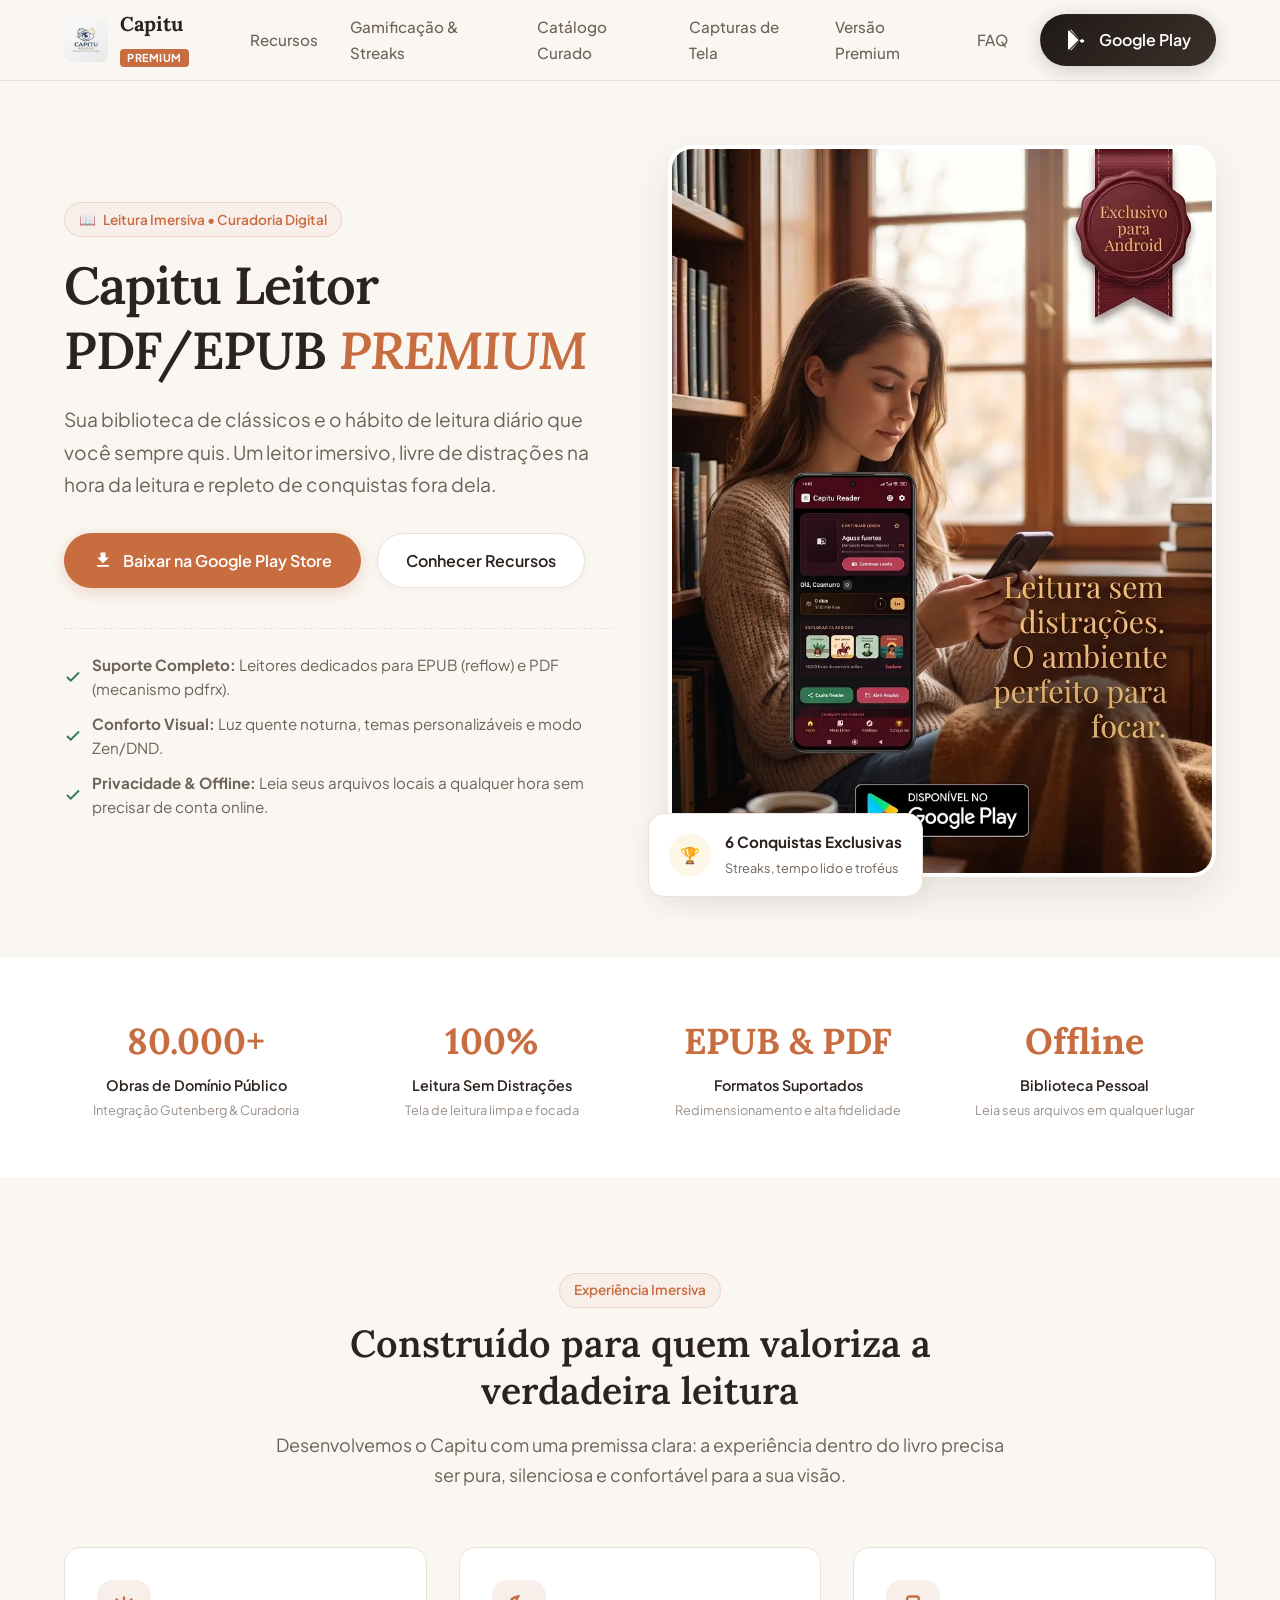
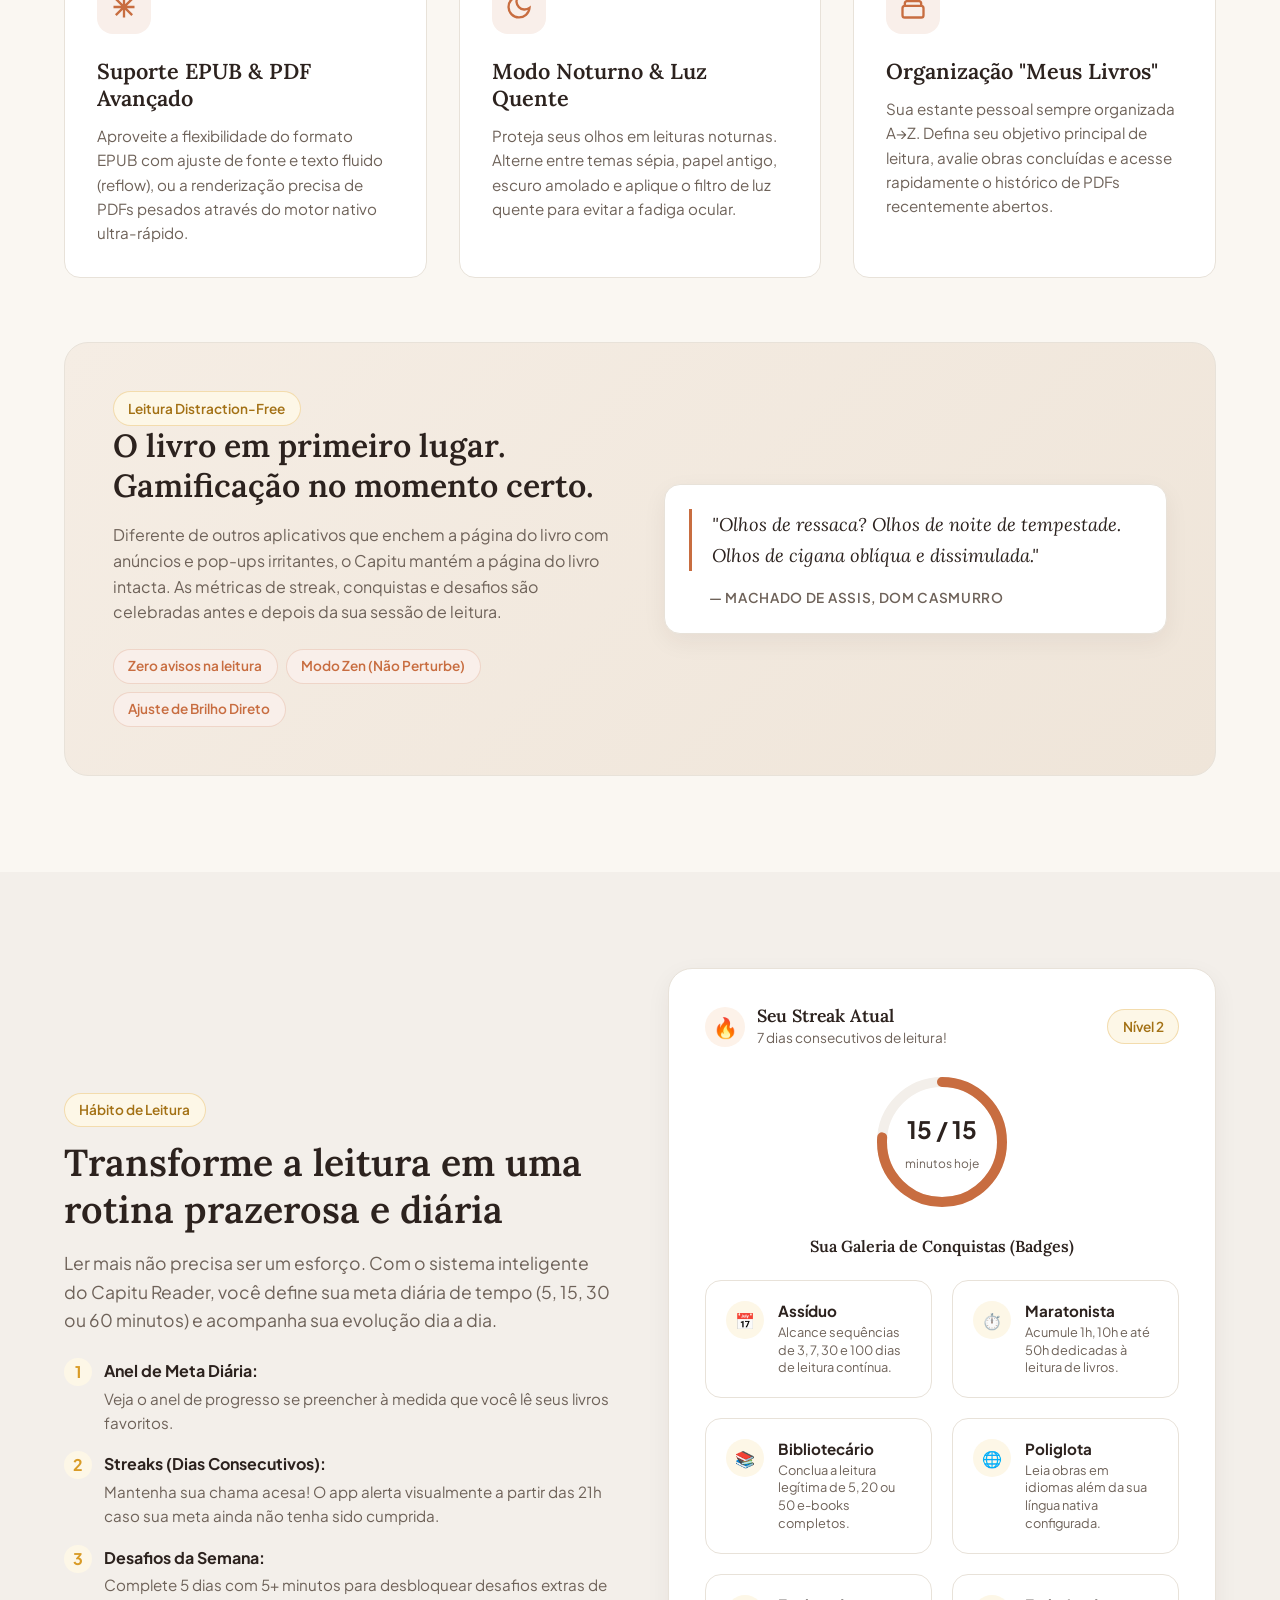
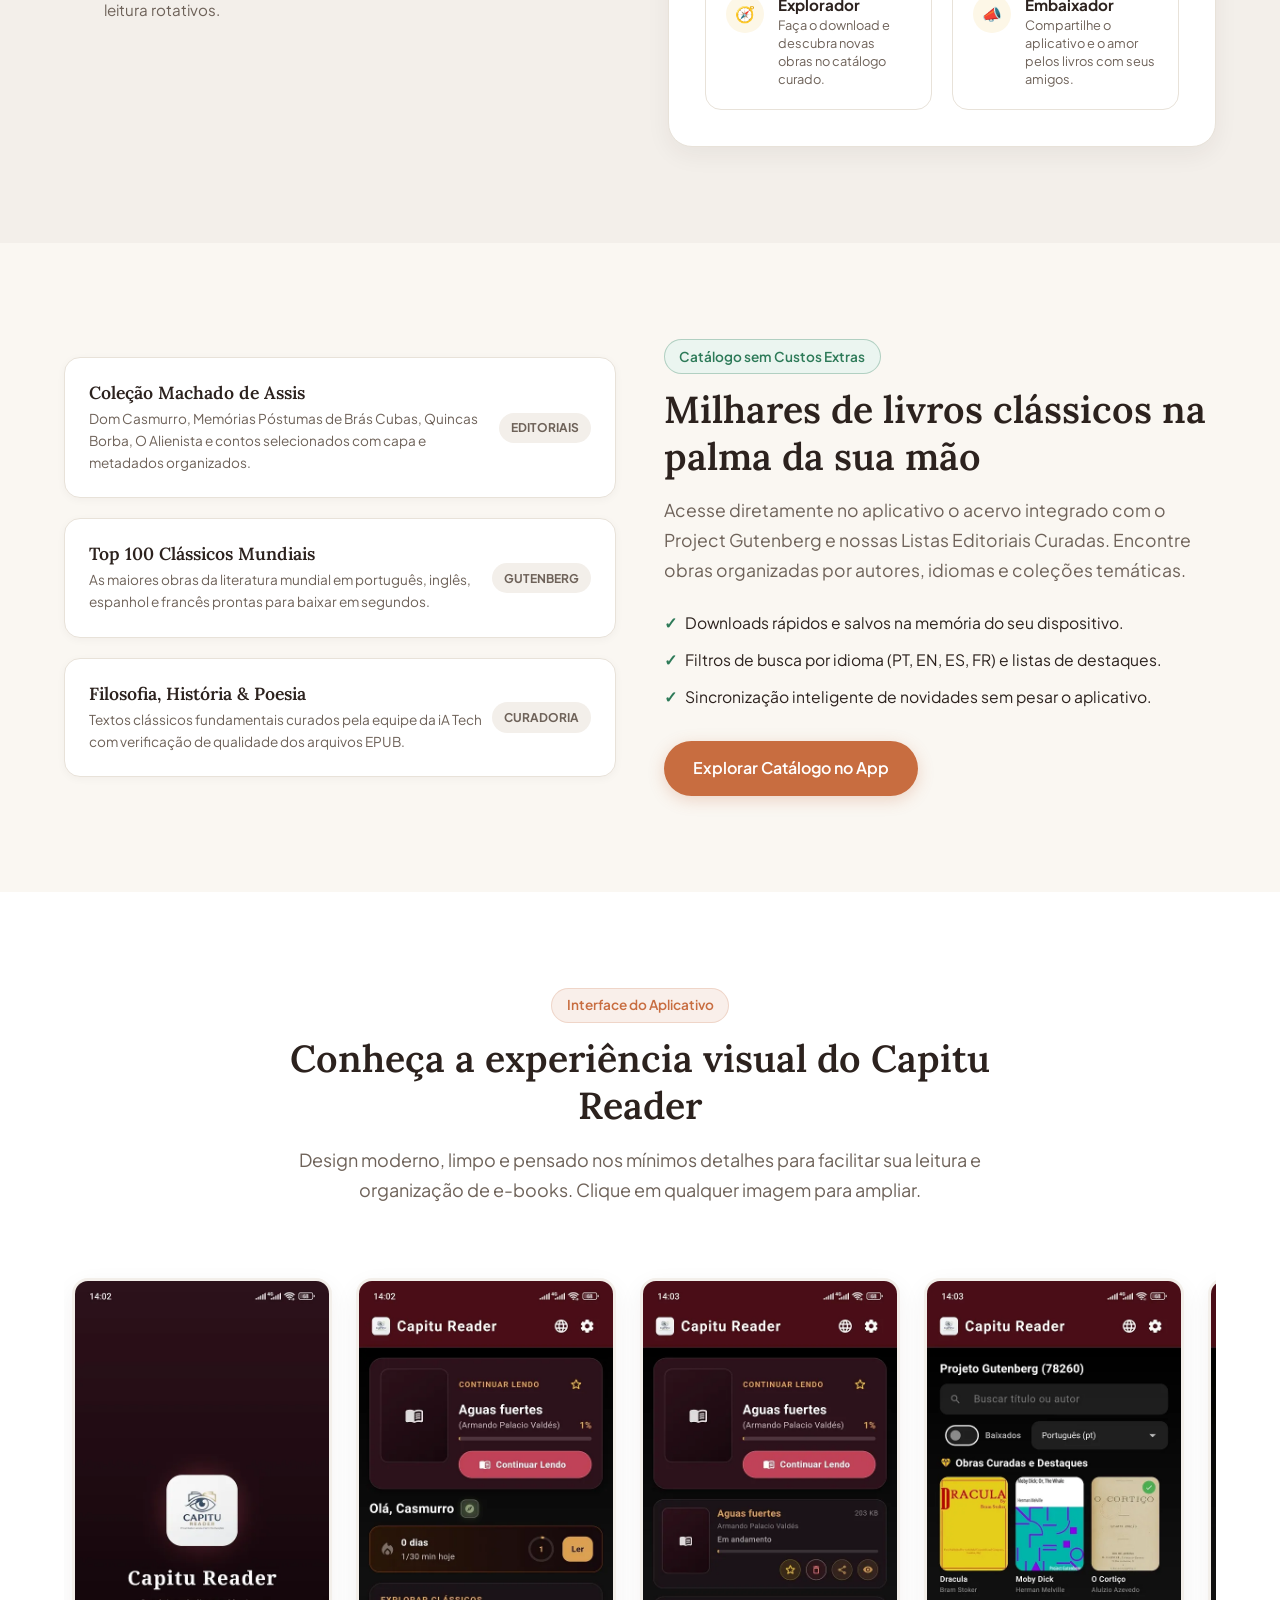
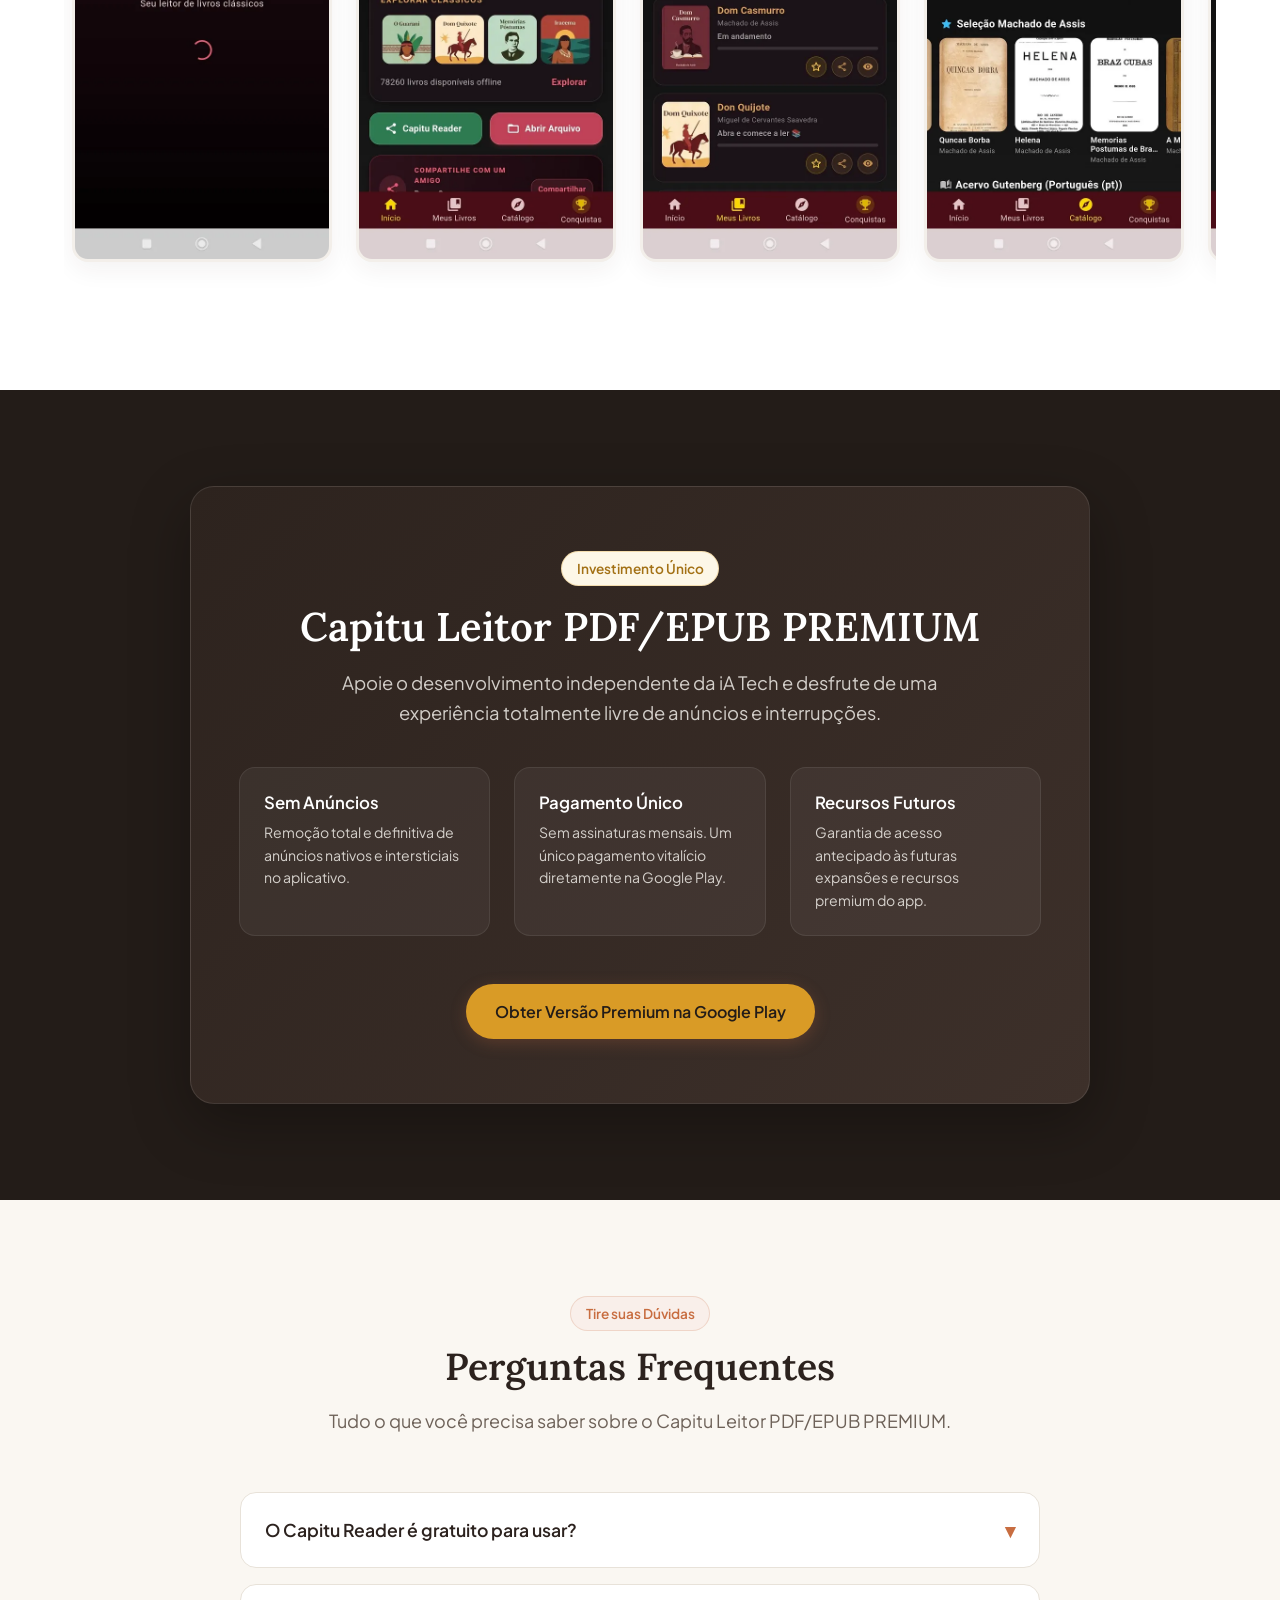
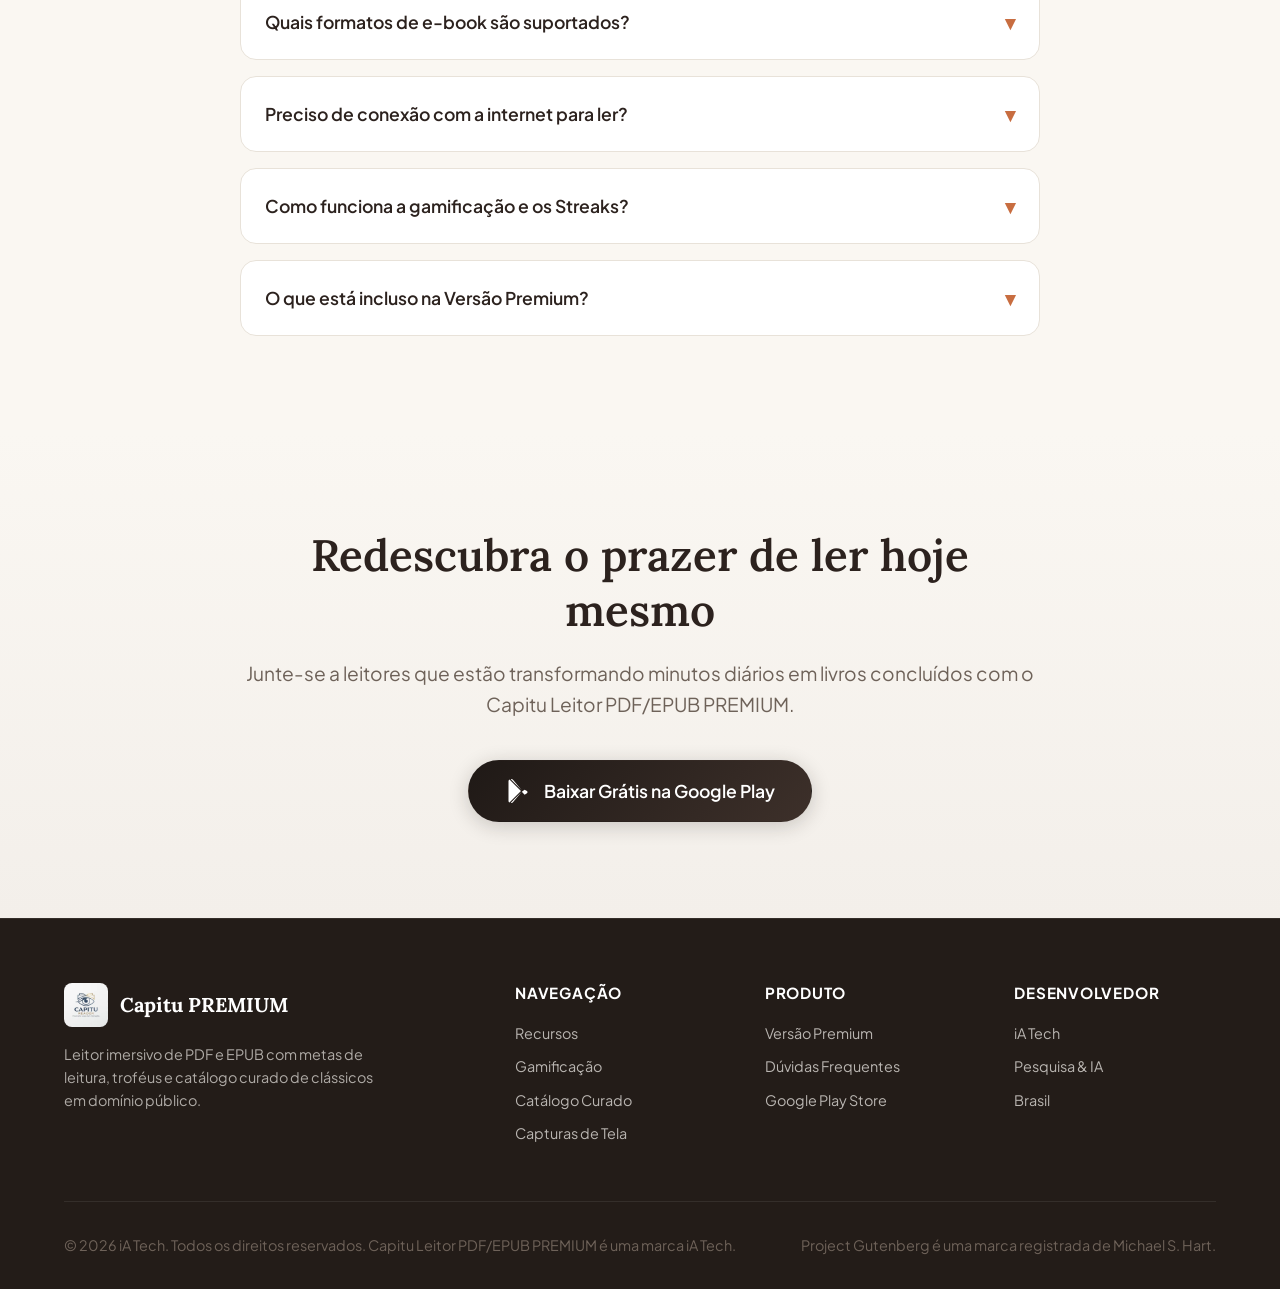
==== index.html @ 5a532835 "imagens-webp" ====
<!DOCTYPE html>
<html lang="pt-BR">

<head>
  <meta charset="UTF-8">
  <meta name="viewport" content="width=device-width, initial-scale=1.0">
  <title>Capitu Leitor PDF/EPUB PREMIUM — Leitor Imersivo & Catálogo Curado</title>

  <!-- SEO & Metatags -->
  <meta name="description"
    content="Baixe o Capitu Leitor PDF/EPUB PREMIUM na Google Play. O leitor imersivo de PDF e EPUB com hábitos de leitura gamificados, meta diária, conquistas e milhares de obras clássicas curadas.">
  <meta name="keywords"
    content="Capitu Reader, Capitu Leitor PDF/EPUB PREMIUM, leitor de epub, leitor de pdf android, livros gratis, dom casmurro, machado de assis, project gutenberg, habito de leitura, iA Tech">
  <meta name="author" content="iA Tech">
  <meta name="robots" content="index, follow">
  <meta name="theme-color" content="#FAF7F2">
  <link rel="canonical" href="https://capitureader.com.br/">

  <!-- OpenGraph Tags (Facebook / LinkedIn) -->
  <meta property="og:type" content="website">
  <meta property="og:url" content="https://capitureader.com.br/">
  <meta property="og:title" content="Capitu Leitor PDF/EPUB PREMIUM — O Leitor Imersivo de Clássicos">
  <meta property="og:description"
    content="Leia PDFs e EPUBs sem distrações, desenvolva metas diárias de leitura e acesse um acervo curado de clássicos em domínio público.">
  <meta property="og:image" content="images/mulher-sentada-lendo.webp">

  <!-- Twitter Card Tags -->
  <meta name="twitter:card" content="summary_large_image">
  <meta name="twitter:title" content="Capitu Leitor PDF/EPUB PREMIUM">
  <meta name="twitter:description"
    content="O leitor definitivo para quem ama literatura. PDF, EPUB, metas diárias, conquistas e curadoria editorial.">
  <meta name="twitter:image" content="images/mulher-sentada-lendo.webp">

  <!-- Favicon & Touch Icon -->
  <link rel="icon" type="image/png" href="images/logo.webp">
  <link rel="apple-touch-icon" href="images/logo.webp">

  <!-- Google Fonts: Lora (Serif) & Plus Jakarta Sans (Sans-serif) -->
  <link rel="preconnect" href="https://fonts.googleapis.com">
  <link rel="preconnect" href="https://fonts.gstatic.com" crossorigin>
  <link
    href="https://fonts.googleapis.com/css2?family=Lora:ital,wght@0,500;0,600;0,700;1,400&family=Plus+Jakarta+Sans:wght@400;500;600;700&display=swap"
    rel="stylesheet">

  <!-- Style Sheet -->
  <link rel="stylesheet" href="css/styles.css">

  <!-- Schema.org Data Estruturada (JSON-LD para Aplicativo Android) -->
  <script type="application/ld+json">
  {
    "@context": "https://schema.org",
    "@type": "SoftwareApplication",
    "name": "Capitu Leitor PDF/EPUB PREMIUM",
    "operatingSystem": "Android",
    "applicationCategory": "BooksApplication",
    "offers": {
      "@type": "Offer",
      "price": "0",
      "priceCurrency": "BRL"
    },
    "author": {
      "@type": "Organization",
      "name": "iA Tech",
      "url": "https://iatech.com.br/"
    },
    "description": "Leitor de e-books em PDF e EPUB sem distrações, com gamificação de hábitos de leitura, metas diárias, troféus e catálogo curado de obras clássicas.",
    "downloadUrl": "https://play.google.com/store/apps/details?id=br.com.iatech.capitureader&pcampaignid=web_share"
  }
  </script>

  <!-- ========================================================================== -->
  <!-- GOOGLE TAG MANAGER / ANALYTICS PLACEHOLDER                                -->
  <!-- Insira abaixo sua tag do Google Tag Manager (GTM-XXXXXX) ou GA4 (G-XXXXXX)   -->
  <!-- ========================================================================== -->
  <!--
  <script async src="https://www.googletagmanager.com/gtag/js?id=G-PLACEHOLDER"></script>
  <script>
    window.dataLayer = window.dataLayer || [];
    function gtag(){dataLayer.push(arguments);}
    gtag('js', new Date());
    gtag('config', 'G-PLACEHOLDER');
  </script>
  -->
</head>

<body>

  <!-- Header / Navegação -->
  <header class="header">
    <div class="container header-container">
      <a href="#" class="logo" id="header-logo">
        <img src="images/logo.webp" alt="Logo Capitu Leitor PDF/EPUB PREMIUM" class="logo-img">
        <span>Capitu <span class="logo-tag">PREMIUM</span></span>
      </a>

      <button class="mobile-toggle" id="mobile-toggle" aria-label="Abrir menu de navegação" aria-expanded="false">
        ☰
      </button>

      <nav>
        <ul class="nav-menu" id="nav-menu">
          <li><a href="#recursos" class="nav-link">Recursos</a></li>
          <li><a href="#gamificacao" class="nav-link">Gamificação & Streaks</a></li>
          <li><a href="#catalogo" class="nav-link">Catálogo Curado</a></li>
          <li><a href="#capturas" class="nav-link">Capturas de Tela</a></li>
          <li><a href="#premium" class="nav-link">Versão Premium</a></li>
          <li><a href="#faq" class="nav-link">FAQ</a></li>
          <li>
            <a href="https://play.google.com/store/apps/details?id=br.com.iatech.capitureader&pcampaignid=web_share"
              target="_blank" rel="noopener noreferrer" class="btn btn-playstore" data-location="header">
              <svg viewBox="0 0 24 24">
                <path
                  d="M3,20.5V3.5C3,2.91 3.34,2.39 3.84,2.15L13.69,12L3.84,21.85C3.34,21.6 3,21.09 3,20.5M16.81,15.12L18.81,13.97C19.46,13.59 19.46,12.41 18.81,12.03L16.81,10.88L14.4,12.7L16.81,15.12M14.4,11.3L4.95,1.85C5.11,1.8 5.28,1.77 5.46,1.77C5.9,1.77 6.33,1.96 6.64,2.14L14.4,11.3M4.95,22.15L14.4,12.7L6.64,21.86C6.33,22.04 5.9,22.23 5.46,22.23C5.28,22.23 5.11,22.2 4.95,22.15Z" />
              </svg>
              Google Play
            </a>
          </li>
        </ul>
      </nav>
    </div>
  </header>

  <!-- Hero Section -->
  <section class="hero">
    <div class="container hero-grid">
      <div class="hero-content">
        <div class="badge">
          <span>📖</span> Leitura Imersiva • Curadoria Digital
        </div>

        <h1 class="hero-title">
          Capitu Leitor PDF/EPUB <span>PREMIUM</span>
        </h1>

        <p class="hero-description">
          Sua biblioteca de clássicos e o hábito de leitura diário que você sempre quis. Um leitor imersivo, livre de
          distrações na hora da leitura e repleto de conquistas fora dela.
        </p>

        <div class="hero-actions">
          <a href="https://play.google.com/store/apps/details?id=br.com.iatech.capitureader&pcampaignid=web_share"
            target="_blank" rel="noopener noreferrer" class="btn btn-primary" data-location="hero_primary">
            <svg width="20" height="20" viewBox="0 0 24 24" fill="currentColor">
              <path d="M5 20h14v-2H5v2zM19 9h-4V3H9v6H5l7 7 7-7z" />
            </svg>
            Baixar na Google Play Store
          </a>
          <a href="#recursos" class="btn btn-secondary">Conhecer Recursos</a>
        </div>

        <div class="hero-features-list">
          <div class="hero-feature-item">
            <svg viewBox="0 0 24 24" fill="none" stroke="currentColor" stroke-width="2.5">
              <polyline points="20 6 9 17 4 12"></polyline>
            </svg>
            <span><strong>Suporte Completo:</strong> Leitores dedicados para EPUB (reflow) e PDF (mecanismo
              pdfrx).</span>
          </div>
          <div class="hero-feature-item">
            <svg viewBox="0 0 24 24" fill="none" stroke="currentColor" stroke-width="2.5">
              <polyline points="20 6 9 17 4 12"></polyline>
            </svg>
            <span><strong>Conforto Visual:</strong> Luz quente noturna, temas personalizáveis e modo Zen/DND.</span>
          </div>
          <div class="hero-feature-item">
            <svg viewBox="0 0 24 24" fill="none" stroke="currentColor" stroke-width="2.5">
              <polyline points="20 6 9 17 4 12"></polyline>
            </svg>
            <span><strong>Privacidade & Offline:</strong> Leia seus arquivos locais a qualquer hora sem precisar de
              conta online.</span>
          </div>
        </div>
      </div>

      <div class="hero-image-wrapper">
        <div class="hero-image-card">
          <img src="images/mulher-sentada-lendo.webp"
            alt="Mulher desfrutando de uma leitura tranquila no aplicativo Capitu Reader">
        </div>
        <div class="hero-floating-badge">
          <div class="floating-icon">🏆</div>
          <div class="floating-text">
            <strong>6 Conquistas Exclusivas</strong>
            <span>Streaks, tempo lido e troféus</span>
          </div>
        </div>
      </div>
    </div>
  </section>

  <!-- Banner de Estatísticas -->
  <section class="stats-banner">
    <div class="container stats-grid">
      <div class="stat-card">
        <div class="stat-number">80.000+</div>
        <div class="stat-label">Obras de Domínio Público</div>
        <div class="stat-sub">Integração Gutenberg & Curadoria</div>
      </div>
      <div class="stat-card">
        <div class="stat-number">100%</div>
        <div class="stat-label">Leitura Sem Distrações</div>
        <div class="stat-sub">Tela de leitura limpa e focada</div>
      </div>
      <div class="stat-card">
        <div class="stat-number">EPUB & PDF</div>
        <div class="stat-label">Formatos Suportados</div>
        <div class="stat-sub">Redimensionamento e alta fidelidade</div>
      </div>
      <div class="stat-card">
        <div class="stat-number">Offline</div>
        <div class="stat-label">Biblioteca Pessoal</div>
        <div class="stat-sub">Leia seus arquivos em qualquer lugar</div>
      </div>
    </div>
  </section>

  <!-- Seção 1: Recursos de Leitura -->
  <section class="reading-experience" id="recursos">
    <div class="container">
      <div class="section-header">
        <div class="badge">Experiência Imersiva</div>
        <h2>Construído para quem valoriza a verdadeira leitura</h2>
        <p>Desenvolvemos o Capitu com uma premissa clara: a experiência dentro do livro precisa ser pura, silenciosa e
          confortável para a sua visão.</p>
      </div>

      <div class="features-grid">
        <div class="feature-card">
          <div class="feature-icon">
            <svg viewBox="0 0 24 24" fill="none" stroke="currentColor" stroke-width="2">
              <path d="M12 3v18M3 12h18M5 5l14 14M5 19L19 5" />
            </svg>
          </div>
          <h3>Suporte EPUB & PDF Avançado</h3>
          <p>Aproveite a flexibilidade do formato EPUB com ajuste de fonte e texto fluido (reflow), ou a renderização
            precisa de PDFs pesados através do motor nativo ultra-rápido.</p>
        </div>

        <div class="feature-card">
          <div class="feature-icon">
            <svg viewBox="0 0 24 24" fill="none" stroke="currentColor" stroke-width="2">
              <path d="M21 12.79A9 9 0 1111.21 3 7 7 0 0021 12.79z" />
            </svg>
          </div>
          <h3>Modo Noturno & Luz Quente</h3>
          <p>Proteja seus olhos em leituras noturnas. Alterne entre temas sépia, papel antigo, escuro amolado e aplique
            o filtro de luz quente para evitar a fadiga ocular.</p>
        </div>

        <div class="feature-card">
          <div class="feature-icon">
            <svg viewBox="0 0 24 24" fill="none" stroke="currentColor" stroke-width="2">
              <path
                d="M19 11H5m14 0a2 2 0 012 2v6a2 2 0 01-2 2H5a2 2 0 01-2-2v-6a2 2 0 012-2m14 0V9a2 2 0 00-2-2M5 11V9a2 2 0 012-2m0 0V5a2 2 0 012-2h6a2 2 0 012 2v2M7 7h10" />
            </svg>
          </div>
          <h3>Organização "Meus Livros"</h3>
          <p>Sua estante pessoal sempre organizada A→Z. Defina seu objetivo principal de leitura, avalie obras
            concluídas e acesse rapidamente o histórico de PDFs recentemente abertos.</p>
        </div>

        <!-- Highlight Destaque -->
        <div class="reader-highlight-box">
          <div class="highlight-content">
            <div class="badge badge-gold">Leitura Distraction-Free</div>
            <h3>O livro em primeiro lugar. Gamificação no momento certo.</h3>
            <p>Diferente de outros aplicativos que enchem a página do livro com anúncios e pop-ups irritantes, o Capitu
              mantém a página do livro intacta. As métricas de streak, conquistas e desafios são celebradas antes e
              depois da sua sessão de leitura.</p>
            <div class="highlight-tags">
              <span class="badge">Zero avisos na leitura</span>
              <span class="badge">Modo Zen (Não Perturbe)</span>
              <span class="badge">Ajuste de Brilho Direto</span>
            </div>
          </div>
          <div class="highlight-visual">
            <div class="quote-snippet">
              "Olhos de ressaca? Olhos de noite de tempestade. Olhos de cigana oblíqua e dissimulada."
            </div>
            <div class="quote-author">— Machado de Assis, Dom Casmurro</div>
          </div>
        </div>
      </div>
    </div>
  </section>

  <!-- Seção 2: Gamificação & Streaks -->
  <section class="gamification-section" id="gamificacao">
    <div class="container">
      <div class="gamification-layout">
        <div class="gamification-info">
          <div class="badge badge-gold">Hábito de Leitura</div>
          <h2 class="font-serif" style="font-size: 2.35rem; margin: 0.75rem 0 1rem 0;">Transforme a leitura em uma
            rotina prazerosa e diária</h2>
          <p style="font-size: 1.1rem; margin-bottom: 1.5rem;">
            Ler mais não precisa ser um esforço. Com o sistema inteligente do Capitu Reader, você define sua meta diária
            de tempo (5, 15, 30 ou 60 minutos) e acompanha sua evolução dia a dia.
          </p>

          <div style="display: flex; flex-direction: column; gap: 1rem;">
            <div style="display: flex; gap: 0.75rem; align-items: flex-start;">
              <span
                style="background: var(--color-gold-light); color: var(--color-gold); font-weight: 700; width: 28px; height: 28px; border-radius: 50%; display: flex; align-items: center; justify-content: center; flex-shrink: 0;">1</span>
              <div>
                <strong style="color: var(--text-primary);">Anel de Meta Diária:</strong>
                <p style="font-size: 0.95rem; margin-top: 0.2rem;">Veja o anel de progresso se preencher à medida que
                  você lê seus livros favoritos.</p>
              </div>
            </div>

            <div style="display: flex; gap: 0.75rem; align-items: flex-start;">
              <span
                style="background: var(--color-gold-light); color: var(--color-gold); font-weight: 700; width: 28px; height: 28px; border-radius: 50%; display: flex; align-items: center; justify-content: center; flex-shrink: 0;">2</span>
              <div>
                <strong style="color: var(--text-primary);">Streaks (Dias Consecutivos):</strong>
                <p style="font-size: 0.95rem; margin-top: 0.2rem;">Mantenha sua chama acesa! O app alerta visualmente a
                  partir das 21h caso sua meta ainda não tenha sido cumprida.</p>
              </div>
            </div>

            <div style="display: flex; gap: 0.75rem; align-items: flex-start;">
              <span
                style="background: var(--color-gold-light); color: var(--color-gold); font-weight: 700; width: 28px; height: 28px; border-radius: 50%; display: flex; align-items: center; justify-content: center; flex-shrink: 0;">3</span>
              <div>
                <strong style="color: var(--text-primary);">Desafios da Semana:</strong>
                <p style="font-size: 0.95rem; margin-top: 0.2rem;">Complete 5 dias com 5+ minutos para desbloquear
                  desafios extras de leitura rotativos.</p>
              </div>
            </div>
          </div>
        </div>

        <div class="streak-card-preview">
          <div class="streak-header">
            <div class="streak-title-area">
              <div class="fire-badge">🔥</div>
              <div>
                <h4 style="font-size: 1.1rem; color: var(--text-primary);">Seu Streak Atual</h4>
                <p style="font-size: 0.85rem;">7 dias consecutivos de leitura!</p>
              </div>
            </div>
            <span class="badge badge-gold">Nível 2</span>
          </div>

          <div class="goal-ring-demo">
            <svg class="ring-svg" viewBox="0 0 140 140">
              <circle class="ring-bg" cx="70" cy="70" r="60"></circle>
              <circle class="ring-progress" cx="70" cy="70" r="60"></circle>
            </svg>
            <div class="ring-inner-text">
              <strong>15 / 15</strong>
              <span>minutos hoje</span>
            </div>
          </div>

          <h4 style="font-size: 1rem; margin-bottom: 0.75rem; text-align: center; color: var(--text-primary);">Sua
            Galeria de Conquistas (Badges)</h4>

          <div class="achievements-grid">
            <div class="achievement-item">
              <div class="achievement-icon">📅</div>
              <div class="achievement-info">
                <h4>Assíduo</h4>
                <p>Alcance sequências de 3, 7, 30 e 100 dias de leitura contínua.</p>
              </div>
            </div>

            <div class="achievement-item">
              <div class="achievement-icon">⏱️</div>
              <div class="achievement-info">
                <h4>Maratonista</h4>
                <p>Acumule 1h, 10h e até 50h dedicadas à leitura de livros.</p>
              </div>
            </div>

            <div class="achievement-item">
              <div class="achievement-icon">📚</div>
              <div class="achievement-info">
                <h4>Bibliotecário</h4>
                <p>Conclua a leitura legítima de 5, 20 ou 50 e-books completos.</p>
              </div>
            </div>

            <div class="achievement-item">
              <div class="achievement-icon">🌐</div>
              <div class="achievement-info">
                <h4>Poliglota</h4>
                <p>Leia obras em idiomas além da sua língua nativa configurada.</p>
              </div>
            </div>

            <div class="achievement-item">
              <div class="achievement-icon">🧭</div>
              <div class="achievement-info">
                <h4>Explorador</h4>
                <p>Faça o download e descubra novas obras no catálogo curado.</p>
              </div>
            </div>

            <div class="achievement-item">
              <div class="achievement-icon">📣</div>
              <div class="achievement-info">
                <h4>Embaixador</h4>
                <p>Compartilhe o aplicativo e o amor pelos livros com seus amigos.</p>
              </div>
            </div>
          </div>
        </div>
      </div>
    </div>
  </section>

  <!-- Seção 3: Catálogo Curado & Coleções -->
  <section class="catalog-section" id="catalogo">
    <div class="container">
      <div class="catalog-split">
        <div class="catalog-cards-stack">
          <div class="collection-card">
            <div class="collection-meta">
              <h4>Coleção Machado de Assis</h4>
              <p>Dom Casmurro, Memórias Póstumas de Brás Cubas, Quincas Borba, O Alienista e contos selecionados com
                capa e metadados organizados.</p>
            </div>
            <span class="collection-tag">Editoriais</span>
          </div>

          <div class="collection-card">
            <div class="collection-meta">
              <h4>Top 100 Clássicos Mundiais</h4>
              <p>As maiores obras da literatura mundial em português, inglês, espanhol e francês prontas para baixar em
                segundos.</p>
            </div>
            <span class="collection-tag">Gutenberg</span>
          </div>

          <div class="collection-card">
            <div class="collection-meta">
              <h4>Filosofia, História & Poesia</h4>
              <p>Textos clássicos fundamentais curados pela equipe da iA Tech com verificação de qualidade dos arquivos
                EPUB.</p>
            </div>
            <span class="collection-tag">Curadoria</span>
          </div>
        </div>

        <div class="catalog-content">
          <div class="badge badge-green">Catálogo sem Custos Extras</div>
          <h2 class="font-serif" style="font-size: 2.35rem; margin: 0.75rem 0 1rem 0;">Milhares de livros clássicos na
            palma da sua mão</h2>
          <p style="font-size: 1.1rem; line-height: 1.7; margin-bottom: 1.5rem;">
            Acesse diretamente no aplicativo o acervo integrado com o Project Gutenberg e nossas Listas Editoriais
            Curadas. Encontre obras organizadas por autores, idiomas e coleções temáticas.
          </p>
          <ul style="list-style: none; display: flex; flex-direction: column; gap: 0.75rem; margin-bottom: 2rem;">
            <li
              style="display: flex; align-items: center; gap: 0.5rem; color: var(--text-primary); font-size: 0.98rem;">
              <span style="color: var(--color-green); font-weight: 700;">✓</span> Downloads rápidos e salvos na memória
              do seu dispositivo.
            </li>
            <li
              style="display: flex; align-items: center; gap: 0.5rem; color: var(--text-primary); font-size: 0.98rem;">
              <span style="color: var(--color-green); font-weight: 700;">✓</span> Filtros de busca por idioma (PT, EN,
              ES, FR) e listas de destaques.
            </li>
            <li
              style="display: flex; align-items: center; gap: 0.5rem; color: var(--text-primary); font-size: 0.98rem;">
              <span style="color: var(--color-green); font-weight: 700;">✓</span> Sincronização inteligente de novidades
              sem pesar o aplicativo.
            </li>
          </ul>
          <a href="https://play.google.com/store/apps/details?id=br.com.iatech.capitureader&pcampaignid=web_share"
            target="_blank" rel="noopener noreferrer" class="btn btn-primary" data-location="catalog">
            Explorar Catálogo no App
          </a>
        </div>
      </div>
    </div>
  </section>

  <!-- Seção 4: Capturas de Tela do Aplicativo -->
  <section class="screenshots-section" id="capturas">
    <div class="container">
      <div class="section-header">
        <div class="badge">Interface do Aplicativo</div>
        <h2>Conheça a experiência visual do Capitu Reader</h2>
        <p>Design moderno, limpo e pensado nos mínimos detalhes para facilitar sua leitura e organização de e-books.
          Clique em qualquer imagem para ampliar.</p>
      </div>

      <div class="screenshots-scroll-wrapper">
        <div class="screenshot-item"
          data-full-img="images/Screenshot_2026-08-26-14-02-50-838_br.com.iatech.capitureader.webp">
          <img src="images/Screenshot_2026-08-26-14-02-50-838_br.com.iatech.capitureader.webp"
            alt="Tela Inicial do Capitu Reader com Streak e Meta Diária" loading="lazy">
        </div>
        <div class="screenshot-item"
          data-full-img="images/Screenshot_2026-08-26-14-02-56-383_br.com.iatech.capitureader.webp">
          <img src="images/Screenshot_2026-08-26-14-02-56-383_br.com.iatech.capitureader.webp"
            alt="Leitor de Livro Imersivo em EPUB" loading="lazy">
        </div>
        <div class="screenshot-item"
          data-full-img="images/Screenshot_2026-08-26-14-03-03-628_br.com.iatech.capitureader.webp">
          <img src="images/Screenshot_2026-08-26-14-03-03-628_br.com.iatech.capitureader.webp"
            alt="Aba Meus Livros e Biblioteca Pessoal A-Z" loading="lazy">
        </div>
        <div class="screenshot-item"
          data-full-img="images/Screenshot_2026-08-26-14-03-50-173_br.com.iatech.capitureader.webp">
          <img src="images/Screenshot_2026-08-26-14-03-50-173_br.com.iatech.capitureader.webp"
            alt="Catálogo Curado e Listas Editoriais" loading="lazy">
        </div>
        <div class="screenshot-item"
          data-full-img="images/Screenshot_2026-08-26-14-03-56-836_br.com.iatech.capitureader.webp">
          <img src="images/Screenshot_2026-08-26-14-03-56-836_br.com.iatech.capitureader.webp"
            alt="Aba de Conquistas, Badges e Tempo de Leitura" loading="lazy">
        </div>
        <div class="screenshot-item"
          data-full-img="images/Screenshot_2026-08-26-14-04-03-026_br.com.iatech.capitureader.webp">
          <img src="images/Screenshot_2026-08-26-14-04-03-026_br.com.iatech.capitureader.webp"
            alt="Configurações de Conforto Visual e Temas de Leitura" loading="lazy">
        </div>
        <div class="screenshot-item"
          data-full-img="images/Screenshot_2026-08-26-14-04-06-659_br.com.iatech.capitureader.webp">
          <img src="images/Screenshot_2026-08-26-14-04-06-659_br.com.iatech.capitureader.webp"
            alt="Visualização e Leitura de PDFs com Alto Desempenho" loading="lazy">
        </div>
      </div>
    </div>
  </section>

  <!-- Modal Lightbox para Ampliar Screenshots -->
  <div class="modal-lightbox" id="lightbox-modal" role="dialog" aria-modal="true"
    aria-label="Visualizador de Imagem Ampliada">
    <div class="modal-content">
      <button class="modal-close" id="lightbox-close" aria-label="Fechar visualizador">&times;</button>
      <img src="" id="lightbox-img" alt="Screenshot ampliada">
    </div>
  </div>

  <!-- Seção 5: Versão Premium -->
  <section class="premium-section" id="premium">
    <div class="container">
      <div class="premium-card-wrapper">
        <span class="badge badge-gold">Investimento Único</span>
        <h2>Capitu Leitor PDF/EPUB PREMIUM</h2>
        <p>Apoie o desenvolvimento independente da iA Tech e desfrute de uma experiência totalmente livre de anúncios e
          interrupções.</p>

        <div class="premium-features-grid">
          <div class="premium-feature-box">
            <h4>Sem Anúncios</h4>
            <p>Remoção total e definitiva de anúncios nativos e intersticiais no aplicativo.</p>
          </div>
          <div class="premium-feature-box">
            <h4>Pagamento Único</h4>
            <p>Sem assinaturas mensais. Um único pagamento vitalício diretamente na Google Play.</p>
          </div>
          <div class="premium-feature-box">
            <h4>Recursos Futuros</h4>
            <p>Garantia de acesso antecipado às futuras expansões e recursos premium do app.</p>
          </div>
        </div>

        <a href="https://play.google.com/store/apps/details?id=br.com.iatech.capitureader&pcampaignid=web_share"
          target="_blank" rel="noopener noreferrer" class="btn btn-primary"
          style="background-color: var(--color-gold); color: #231C18;" data-location="premium_box">
          Obter Versão Premium na Google Play
        </a>
      </div>
    </div>
  </section>

  <!-- Seção 6: Perguntas Frequentes (FAQ) -->
  <section class="faq-section" id="faq">
    <div class="container">
      <div class="section-header">
        <div class="badge">Tire suas Dúvidas</div>
        <h2>Perguntas Frequentes</h2>
        <p>Tudo o que você precisa saber sobre o Capitu Leitor PDF/EPUB PREMIUM.</p>
      </div>

      <div class="faq-list">
        <div class="faq-item">
          <button class="faq-question">
            <span>O Capitu Reader é gratuito para usar?</span>
            <span class="faq-icon">▾</span>
          </button>
          <div class="faq-answer">
            <p>Sim! Você pode baixar o aplicativo gratuitamente na Google Play Store, ler seus próprios arquivos EPUB e
              PDF e acessar todo o catálogo curado de obras clássicas de domínio público sem pagar nada.</p>
          </div>
        </div>

        <div class="faq-item">
          <button class="faq-question">
            <span>Quais formatos de e-book são suportados?</span>
            <span class="faq-icon">▾</span>
          </button>
          <div class="faq-answer">
            <p>O aplicativo oferece suporte completo ao formato EPUB (com ajuste dinâmico de texto, tamanho de fonte e
              temas) e ao formato PDF (renderizado em alta fidelidade pelo mecanismo nativo pdfrx).</p>
          </div>
        </div>

        <div class="faq-item">
          <button class="faq-question">
            <span>Preciso de conexão com a internet para ler?</span>
            <span class="faq-icon">▾</span>
          </button>
          <div class="faq-answer">
            <p>Não. Todos os seus livros locais e obras já baixadas do catálogo ficam armazenados no seu dispositivo e
              podem ser lidos 100% offline em viagens, voos ou locais sem sinal.</p>
          </div>
        </div>

        <div class="faq-item">
          <button class="faq-question">
            <span>Como funciona a gamificação e os Streaks?</span>
            <span class="faq-icon">▾</span>
          </button>
          <div class="faq-answer">
            <p>Você escolhe sua meta diária de leitura (ex: 15 minutos). A cada dia que cumpre a meta, sua sequência
              (streak) aumenta. À medida que você lê, desbloqueia até 6 troféus/badges diferentes (Assíduo, Maratonista,
              Bibliotecário, Poliglota, Explorador e Embaixador) para celebrar sua dedicação.</p>
          </div>
        </div>

        <div class="faq-item">
          <button class="faq-question">
            <span>O que está incluso na Versão Premium?</span>
            <span class="faq-icon">▾</span>
          </button>
          <div class="faq-answer">
            <p>A compra da Versão Premium é um pagamento único (sem mensalidade) feito via Google Play IAP. Ela remove
              todos os anúncios do aplicativo e garante acesso antecipado aos futuros recursos exclusivos.</p>
          </div>
        </div>
      </div>
    </div>
  </section>

  <!-- CTA Final -->
  <section class="cta-final">
    <div class="container">
      <div class="cta-box">
        <h2 class="font-serif">Redescubra o prazer de ler hoje mesmo</h2>
        <p>Junte-se a leitores que estão transformando minutos diários em livros concluídos com o Capitu Leitor PDF/EPUB
          PREMIUM.</p>
        <a href="https://play.google.com/store/apps/details?id=br.com.iatech.capitureader&pcampaignid=web_share"
          target="_blank" rel="noopener noreferrer" class="btn btn-playstore"
          style="font-size: 1.1rem; padding: 1rem 2.25rem;" data-location="cta_final">
          <svg viewBox="0 0 24 24" style="width: 28px; height: 28px;">
            <path
              d="M3,20.5V3.5C3,2.91 3.34,2.39 3.84,2.15L13.69,12L3.84,21.85C3.34,21.6 3,21.09 3,20.5M16.81,15.12L18.81,13.97C19.46,13.59 19.46,12.41 18.81,12.03L16.81,10.88L14.4,12.7L16.81,15.12M14.4,11.3L4.95,1.85C5.11,1.8 5.28,1.77 5.46,1.77C5.9,1.77 6.33,1.96 6.64,2.14L14.4,11.3M4.95,22.15L14.4,12.7L6.64,21.86C6.33,22.04 5.9,22.23 5.46,22.23C5.28,22.23 5.11,22.2 4.95,22.15Z" />
          </svg>
          Baixar Grátis na Google Play
        </a>
      </div>
    </div>
  </section>

  <!-- Rodapé (Footer) -->
  <footer class="footer">
    <div class="container">
      <div class="footer-grid">
        <div class="footer-brand">
          <a href="#" class="logo">
            <img src="images/logo.webp" alt="Capitu Logo" class="logo-img">
            <span>Capitu PREMIUM</span>
          </a>
          <p>Leitor imersivo de PDF e EPUB com metas de leitura, troféus e catálogo curado de clássicos em domínio
            público.</p>
        </div>

        <div class="footer-col">
          <h4>Navegação</h4>
          <ul class="footer-links">
            <li><a href="#recursos">Recursos</a></li>
            <li><a href="#gamificacao">Gamificação</a></li>
            <li><a href="#catalogo">Catálogo Curado</a></li>
            <li><a href="#capturas">Capturas de Tela</a></li>
          </ul>
        </div>

        <div class="footer-col">
          <h4>Produto</h4>
          <ul class="footer-links">
            <li><a href="#premium">Versão Premium</a></li>
            <li><a href="#faq">Dúvidas Frequentes</a></li>
            <li><a href="https://play.google.com/store/apps/details?id=br.com.iatech.capitureader&pcampaignid=web_share"
                target="_blank" rel="noopener">Google Play Store</a></li>
          </ul>
        </div>

        <div class="footer-col">
          <h4>Desenvolvedor</h4>
          <ul class="footer-links">
            <li><a href="https://iatech.com.br/" target="_blank" rel="noopener">iA Tech</a></li>
            <li><span>Pesquisa & IA</span></li>
            <li><span>Brasil</span></li>
          </ul>
        </div>
      </div>

      <div class="footer-bottom">
        <p>&copy; 2026 iA Tech. Todos os direitos reservados. Capitu Leitor PDF/EPUB PREMIUM é uma marca iA Tech.</p>
        <p>Project Gutenberg é uma marca registrada de Michael S. Hart.</p>
      </div>
    </div>
  </footer>

  <!-- Scripts -->
  <script src="js/main.js"></script>
</body>

</html>
---- css/styles.css ----
/* ==========================================================================
   Capitu Leitor PDF/EPUB PREMIUM — Design System & Stylesheet
   Estética: Tons claros, inspiração em papel e leitura, tipografia requintada.
   ========================================================================== */

/* --------------------------------------------------------------------------
   1. Variáveis & Tokens do Design System
   -------------------------------------------------------------------------- */
:root {
  /* Paleta de Cores Principais */
  --bg-main: #FAF7F2;          /* Papel creme claro levemente aquecido */
  --bg-surface: #FFFFFF;       /* Branco puro para cards e elementos elevados */
  --bg-surface-alt: #F3EFEA;   /* Pergaminho suave para fundos secundários */
  --bg-dark-paper: #231C18;    /* Papel escuro/café profundo para seções contrastantes */

  /* Cores de Texto */
  --text-primary: #2C221E;     /* Café muito escuro (substitui o preto puro para leitura mais suave) */
  --text-secondary: #6E6259;   /* Taupe aconchegante para descrições e legendas */
  --text-muted: #9C9088;       /* Tom neutro para textos secundários e bordas finas */
  --text-inverse: #FAF7F2;     /* Texto claro em fundos escuros */

  /* Cores de Acento & Marca */
  --color-primary: #C86D40;    /* Terracota elegante (Tom principal de destaque) */
  --color-primary-hover: #B25A2E;
  --color-primary-light: #F9EFEA;
  
  --color-gold: #D99B26;       /* Dourado quente para Conquistas & Troféus */
  --color-gold-light: #FDF7E7;
  
  --color-green: #2D7A58;      /* Verde sálvia/floresta para checks e selos */
  --color-green-light: #EBF5F0;

  --color-border: #E8E2D9;     /* Bordas suaves estilo páginas de livro */
  --color-border-hover: #D6CCC0;

  /* Tipografia */
  --font-serif: 'Lora', Georgia, serif;
  --font-sans: 'Plus Jakarta Sans', -apple-system, BlinkMacSystemFont, 'Segoe UI', Roboto, sans-serif;

  /* Sombras Recortadas e Macias */
  --shadow-sm: 0 2px 8px rgba(44, 34, 30, 0.04);
  --shadow-md: 0 8px 24px rgba(44, 34, 30, 0.06);
  --shadow-lg: 0 16px 40px rgba(44, 34, 30, 0.1);
  --shadow-glow: 0 0 30px rgba(200, 109, 64, 0.15);

  /* Transições & Raios de Borda */
  --radius-sm: 8px;
  --radius-md: 16px;
  --radius-lg: 24px;
  --radius-pill: 9999px;
  --transition-fast: 0.2s cubic-bezier(0.4, 0, 0.2, 1);
  --transition-normal: 0.3s cubic-bezier(0.4, 0, 0.2, 1);
}

/* --------------------------------------------------------------------------
   2. Reset & Estilos Base
   -------------------------------------------------------------------------- */
*, *::before, *::after {
  box-sizing: border-box;
  margin: 0;
  padding: 0;
}

html {
  scroll-behavior: smooth;
  font-size: 16px;
  -webkit-text-size-adjust: 100%;
}

body {
  font-family: var(--font-sans);
  background-color: var(--bg-main);
  color: var(--text-primary);
  line-height: 1.6;
  overflow-x: hidden;
  -webkit-font-smoothing: antialiased;
  -moz-osx-font-smoothing: grayscale;
}

h1, h2, h3, h4, .font-serif {
  font-family: var(--font-serif);
  font-weight: 600;
  line-height: 1.25;
  color: var(--text-primary);
}

p {
  color: var(--text-secondary);
}

a {
  color: var(--color-primary);
  text-decoration: none;
  transition: color var(--transition-fast);
}

a:hover {
  color: var(--color-primary-hover);
}

img {
  max-width: 100%;
  height: auto;
  display: block;
}

button, input {
  font-family: inherit;
}

/* Container Responsivo */
.container {
  width: 100%;
  max-width: 1200px;
  margin: 0 auto;
  padding: 0 1.5rem;
}

/* --------------------------------------------------------------------------
   3. Componentes Genéricos & Utilitários
   -------------------------------------------------------------------------- */
/* Botões Premium */
.btn {
  display: inline-flex;
  align-items: center;
  justify-content: center;
  gap: 0.65rem;
  padding: 0.85rem 1.75rem;
  font-weight: 600;
  font-size: 1rem;
  border-radius: var(--radius-pill);
  transition: all var(--transition-normal);
  cursor: pointer;
  border: 1px solid transparent;
  white-space: nowrap;
  text-decoration: none;
}

.btn-primary {
  background-color: var(--color-primary);
  color: #FFFFFF;
  box-shadow: 0 4px 16px rgba(200, 109, 64, 0.25);
}

.btn-primary:hover {
  background-color: var(--color-primary-hover);
  color: #FFFFFF;
  transform: translateY(-2px);
  box-shadow: 0 8px 24px rgba(200, 109, 64, 0.35);
}

.btn-secondary {
  background-color: var(--bg-surface);
  color: var(--text-primary);
  border-color: var(--color-border);
  box-shadow: var(--shadow-sm);
}

.btn-secondary:hover {
  background-color: var(--bg-surface-alt);
  border-color: var(--color-border-hover);
  color: var(--text-primary);
  transform: translateY(-2px);
}

.btn-playstore {
  background: linear-gradient(135deg, #1F1916 0%, #3D302A 100%);
  color: #FFFFFF;
  padding: 0.75rem 1.5rem;
  border-radius: var(--radius-pill);
  box-shadow: 0 4px 20px rgba(31, 25, 22, 0.2);
}

.btn-playstore:hover {
  transform: translateY(-2px);
  box-shadow: 0 8px 28px rgba(31, 25, 22, 0.3);
  color: #FFFFFF;
}

.btn-playstore svg {
  width: 24px;
  height: 24px;
  fill: currentColor;
}

/* Badges & Tags */
.badge {
  display: inline-flex;
  align-items: center;
  gap: 0.4rem;
  padding: 0.35rem 0.9rem;
  font-size: 0.85rem;
  font-weight: 600;
  border-radius: var(--radius-pill);
  background-color: var(--color-primary-light);
  color: var(--color-primary);
  border: 1px solid rgba(200, 109, 64, 0.2);
}

.badge-gold {
  background-color: var(--color-gold-light);
  color: #A37115;
  border-color: rgba(217, 155, 38, 0.3);
}

.badge-green {
  background-color: var(--color-green-light);
  color: var(--color-green);
  border-color: rgba(45, 122, 88, 0.3);
}

/* Títulos de Seção */
.section-header {
  text-align: center;
  max-width: 750px;
  margin: 0 auto 3.5rem auto;
}

.section-header h2 {
  font-size: 2.35rem;
  margin-top: 0.75rem;
  margin-bottom: 1rem;
}

.section-header p {
  font-size: 1.125rem;
  line-height: 1.7;
}

/* --------------------------------------------------------------------------
   4. Header & Navegação
   -------------------------------------------------------------------------- */
.header {
  position: sticky;
  top: 0;
  z-index: 1000;
  background-color: rgba(250, 247, 242, 0.9);
  backdrop-filter: blur(12px);
  -webkit-backdrop-filter: blur(12px);
  border-bottom: 1px solid var(--color-border);
  transition: all var(--transition-fast);
}

.header-container {
  display: flex;
  align-items: center;
  justify-content: space-between;
  height: 80px;
}

.logo {
  display: flex;
  align-items: center;
  gap: 0.75rem;
  font-family: var(--font-serif);
  font-size: 1.25rem;
  font-weight: 700;
  color: var(--text-primary);
  text-decoration: none;
}

.logo-img {
  width: 44px;
  height: 44px;
  object-fit: contain;
  border-radius: var(--radius-sm);
}

.logo-tag {
  font-size: 0.68rem;
  font-family: var(--font-sans);
  font-weight: 700;
  letter-spacing: 0.05em;
  background-color: var(--color-primary);
  color: #FFFFFF;
  padding: 0.15rem 0.45rem;
  border-radius: 4px;
  vertical-align: middle;
}

.nav-menu {
  display: flex;
  align-items: center;
  gap: 2rem;
  list-style: none;
}

.nav-link {
  font-size: 0.95rem;
  font-weight: 500;
  color: var(--text-secondary);
  transition: color var(--transition-fast);
}

.nav-link:hover {
  color: var(--color-primary);
}

.mobile-toggle {
  display: none;
  background: none;
  border: none;
  font-size: 1.5rem;
  color: var(--text-primary);
  cursor: pointer;
  padding: 0.5rem;
}

/* --------------------------------------------------------------------------
   5. Hero Section
   -------------------------------------------------------------------------- */
.hero {
  padding: 4rem 0 5rem 0;
  position: relative;
  overflow: hidden;
}

.hero-grid {
  display: grid;
  grid-template-columns: 1fr 1fr;
  gap: 3.5rem;
  align-items: center;
}

.hero-content {
  display: flex;
  flex-direction: column;
  align-items: flex-start;
}

.hero-title {
  font-size: 3.25rem;
  margin-top: 1rem;
  margin-bottom: 1.25rem;
  color: var(--text-primary);
  letter-spacing: -0.02em;
}

.hero-title span {
  color: var(--color-primary);
  font-style: italic;
}

.hero-description {
  font-size: 1.2rem;
  line-height: 1.7;
  margin-bottom: 2rem;
  color: var(--text-secondary);
}

.hero-actions {
  display: flex;
  align-items: center;
  gap: 1rem;
  flex-wrap: wrap;
  margin-bottom: 2.5rem;
}

.hero-features-list {
  display: flex;
  flex-direction: column;
  gap: 0.65rem;
  border-top: 1px dashed var(--color-border);
  padding-top: 1.5rem;
  width: 100%;
}

.hero-feature-item {
  display: flex;
  align-items: center;
  gap: 0.6rem;
  font-size: 0.95rem;
  color: var(--text-secondary);
}

.hero-feature-item svg {
  width: 18px;
  height: 18px;
  color: var(--color-green);
  flex-shrink: 0;
}

.hero-image-wrapper {
  position: relative;
}

.hero-image-card {
  position: relative;
  border-radius: var(--radius-lg);
  overflow: hidden;
  box-shadow: var(--shadow-lg);
  border: 4px solid var(--bg-surface);
  background-color: var(--bg-surface-alt);
}

.hero-image-card img {
  width: 100%;
  height: auto;
  object-fit: cover;
  display: block;
  transition: transform var(--transition-normal);
}

.hero-image-card:hover img {
  transform: scale(1.02);
}

.hero-floating-badge {
  position: absolute;
  bottom: -20px;
  left: -20px;
  background-color: var(--bg-surface);
  border: 1px solid var(--color-border);
  border-radius: var(--radius-md);
  padding: 1rem 1.25rem;
  box-shadow: var(--shadow-md);
  display: flex;
  align-items: center;
  gap: 0.85rem;
  z-index: 2;
  animation: float 4s ease-in-out infinite;
}

@keyframes float {
  0%, 100% { transform: translateY(0); }
  50% { transform: translateY(-8px); }
}

.floating-icon {
  width: 42px;
  height: 42px;
  border-radius: 50%;
  background-color: var(--color-gold-light);
  color: var(--color-gold);
  display: flex;
  align-items: center;
  justify-content: center;
}

.floating-text strong {
  display: block;
  font-size: 0.95rem;
  color: var(--text-primary);
}

.floating-text span {
  font-size: 0.8rem;
  color: var(--text-secondary);
}

/* --------------------------------------------------------------------------
   6. Seção de Estatísticas & Destaques Rápidos
   -------------------------------------------------------------------------- */
.stats-banner {
  background-color: var(--bg-surface);
  border-y: 1px solid var(--color-border);
  padding: 2.5rem 0;
}

.stats-grid {
  display: grid;
  grid-template-columns: repeat(4, 1fr);
  gap: 2rem;
  text-align: center;
}

.stat-card {
  padding: 1rem;
}

.stat-number {
  font-family: var(--font-serif);
  font-size: 2.25rem;
  font-weight: 700;
  color: var(--color-primary);
  margin-bottom: 0.25rem;
}

.stat-label {
  font-size: 0.9rem;
  font-weight: 600;
  color: var(--text-primary);
  margin-bottom: 0.2rem;
}

.stat-sub {
  font-size: 0.8rem;
  color: var(--text-muted);
}

/* --------------------------------------------------------------------------
   7. Seção de Recursos de Leitura (Imersivo & Conforto)
   -------------------------------------------------------------------------- */
.reading-experience {
  padding: 6rem 0;
  background-color: var(--bg-main);
}

.features-grid {
  display: grid;
  grid-template-columns: repeat(3, 1fr);
  gap: 2rem;
}

.feature-card {
  background-color: var(--bg-surface);
  border: 1px solid var(--color-border);
  border-radius: var(--radius-md);
  padding: 2rem;
  transition: all var(--transition-normal);
  display: flex;
  flex-direction: column;
}

.feature-card:hover {
  transform: translateY(-4px);
  box-shadow: var(--shadow-md);
  border-color: var(--color-border-hover);
}

.feature-icon {
  width: 54px;
  height: 54px;
  border-radius: var(--radius-md);
  background-color: var(--color-primary-light);
  color: var(--color-primary);
  display: flex;
  align-items: center;
  justify-content: center;
  margin-bottom: 1.5rem;
}

.feature-icon svg {
  width: 28px;
  height: 28px;
}

.feature-card h3 {
  font-size: 1.35rem;
  margin-bottom: 0.75rem;
}

.feature-card p {
  font-size: 0.95rem;
  line-height: 1.6;
}

/* Highlight Box dentro de Recursos */
.reader-highlight-box {
  grid-column: 1 / -1;
  background: linear-gradient(135deg, #F5EDE4 0%, #EFE5D9 100%);
  border: 1px solid var(--color-border);
  border-radius: var(--radius-lg);
  padding: 3rem;
  display: grid;
  grid-template-columns: 1fr 1fr;
  gap: 3rem;
  align-items: center;
  margin-top: 2rem;
}

.highlight-content h3 {
  font-size: 2rem;
  margin-bottom: 1rem;
}

.highlight-tags {
  display: flex;
  gap: 0.5rem;
  flex-wrap: wrap;
  margin-top: 1.5rem;
}

.highlight-visual {
  background-color: var(--bg-surface);
  padding: 1.5rem;
  border-radius: var(--radius-md);
  box-shadow: var(--shadow-md);
  border: 1px solid var(--color-border);
}

.quote-snippet {
  font-family: var(--font-serif);
  font-size: 1.15rem;
  font-style: italic;
  color: var(--text-primary);
  line-height: 1.7;
  border-left: 3px solid var(--color-primary);
  padding-left: 1.25rem;
  margin-bottom: 1rem;
}

.quote-author {
  font-size: 0.85rem;
  font-weight: 600;
  color: var(--text-secondary);
  text-transform: uppercase;
  letter-spacing: 0.05em;
  padding-left: 1.25rem;
}

/* --------------------------------------------------------------------------
   8. Seção de Gamificação & Conquistas
   -------------------------------------------------------------------------- */
.gamification-section {
  padding: 6rem 0;
  background-color: var(--bg-surface-alt);
  border-y: 1px solid var(--color-border);
}

.gamification-layout {
  display: grid;
  grid-template-columns: 1fr 1fr;
  gap: 3.5rem;
  align-items: center;
}

.streak-card-preview {
  background-color: var(--bg-surface);
  border: 1px solid var(--color-border);
  border-radius: var(--radius-lg);
  padding: 2.25rem;
  box-shadow: var(--shadow-md);
}

.streak-header {
  display: flex;
  align-items: center;
  justify-content: space-between;
  margin-bottom: 1.5rem;
}

.streak-title-area {
  display: flex;
  align-items: center;
  gap: 0.75rem;
}

.fire-badge {
  width: 40px;
  height: 40px;
  border-radius: 50%;
  background-color: #FDF2E9;
  color: #E65100;
  display: flex;
  align-items: center;
  justify-content: center;
  font-size: 1.25rem;
}

.goal-ring-demo {
  position: relative;
  width: 140px;
  height: 140px;
  margin: 1.5rem auto;
  display: flex;
  align-items: center;
  justify-content: center;
}

.ring-svg {
  transform: rotate(-90deg);
  width: 100%;
  height: 100%;
}

.ring-bg {
  fill: none;
  stroke: var(--bg-surface-alt);
  stroke-width: 10;
}

.ring-progress {
  fill: none;
  stroke: var(--color-primary);
  stroke-width: 10;
  stroke-dasharray: 377;
  stroke-dashoffset: 90;
  stroke-linecap: round;
}

.ring-inner-text {
  position: absolute;
  text-align: center;
}

.ring-inner-text strong {
  font-size: 1.5rem;
  display: block;
  color: var(--text-primary);
}

.ring-inner-text span {
  font-size: 0.75rem;
  color: var(--text-secondary);
}

/* Badges Grid (6 Conquistas Reais) */
.achievements-grid {
  display: grid;
  grid-template-columns: repeat(2, 1fr);
  gap: 1.25rem;
  margin-top: 1.5rem;
}

.achievement-item {
  background-color: var(--bg-surface);
  border: 1px solid var(--color-border);
  border-radius: var(--radius-md);
  padding: 1.25rem;
  display: flex;
  align-items: flex-start;
  gap: 0.85rem;
  transition: transform var(--transition-fast);
}

.achievement-item:hover {
  transform: translateY(-2px);
  border-color: var(--color-gold);
}

.achievement-icon {
  width: 38px;
  height: 38px;
  border-radius: 50%;
  background-color: var(--color-gold-light);
  color: var(--color-gold);
  display: flex;
  align-items: center;
  justify-content: center;
  flex-shrink: 0;
}

.achievement-info h4 {
  font-size: 0.95rem;
  margin-bottom: 0.2rem;
  font-family: var(--font-sans);
  font-weight: 700;
}

.achievement-info p {
  font-size: 0.8rem;
  line-height: 1.4;
}

/* --------------------------------------------------------------------------
   9. Seção de Catálogo Curado & Biblioteca
   -------------------------------------------------------------------------- */
.catalog-section {
  padding: 6rem 0;
  background-color: var(--bg-main);
}

.catalog-split {
  display: grid;
  grid-template-columns: 1fr 1fr;
  gap: 3rem;
  align-items: center;
}

.catalog-cards-stack {
  display: flex;
  flex-direction: column;
  gap: 1.25rem;
}

.collection-card {
  background-color: var(--bg-surface);
  border: 1px solid var(--color-border);
  border-radius: var(--radius-md);
  padding: 1.5rem;
  display: flex;
  align-items: center;
  justify-content: space-between;
  box-shadow: var(--shadow-sm);
  transition: all var(--transition-normal);
}

.collection-card:hover {
  transform: translateX(6px);
  border-color: var(--color-primary);
}

.collection-meta h4 {
  font-size: 1.1rem;
  margin-bottom: 0.25rem;
}

.collection-meta p {
  font-size: 0.85rem;
}

.collection-tag {
  font-size: 0.75rem;
  font-weight: 700;
  text-transform: uppercase;
  background-color: var(--bg-surface-alt);
  color: var(--text-secondary);
  padding: 0.35rem 0.75rem;
  border-radius: var(--radius-pill);
}

/* --------------------------------------------------------------------------
   10. Galeria de Screenshots Interativa
   -------------------------------------------------------------------------- */
.screenshots-section {
  padding: 6rem 0;
  background-color: var(--bg-surface);
  border-y: 1px solid var(--color-border);
}

.screenshots-scroll-wrapper {
  display: flex;
  gap: 1.5rem;
  overflow-x: auto;
  padding: 1rem 0.5rem 2rem 0.5rem;
  scroll-snap-type: x mandatory;
  -webkit-overflow-scrolling: touch;
  scrollbar-width: thin;
  scrollbar-color: var(--color-border) transparent;
}

.screenshots-scroll-wrapper::-webkit-scrollbar {
  height: 6px;
}

.screenshots-scroll-wrapper::-webkit-scrollbar-thumb {
  background-color: var(--color-border);
  border-radius: var(--radius-pill);
}

.screenshot-item {
  flex: 0 0 260px;
  scroll-snap-align: center;
  border-radius: var(--radius-md);
  overflow: hidden;
  border: 3px solid var(--bg-surface-alt);
  box-shadow: var(--shadow-md);
  cursor: pointer;
  transition: all var(--transition-normal);
  background-color: var(--bg-surface-alt);
}

.screenshot-item:hover {
  transform: translateY(-6px) scale(1.02);
  box-shadow: var(--shadow-lg);
  border-color: var(--color-primary);
}

.screenshot-item img {
  width: 100%;
  height: auto;
  display: block;
}

/* Lightbox Modal */
.modal-lightbox {
  position: fixed;
  top: 0;
  left: 0;
  width: 100%;
  height: 100%;
  background-color: rgba(35, 28, 24, 0.85);
  backdrop-filter: blur(8px);
  z-index: 2000;
  display: flex;
  align-items: center;
  justify-content: center;
  opacity: 0;
  pointer-events: none;
  transition: opacity var(--transition-normal);
}

.modal-lightbox.active {
  opacity: 1;
  pointer-events: auto;
}

.modal-content {
  position: relative;
  max-width: 90%;
  max-height: 90vh;
}

.modal-content img {
  max-height: 85vh;
  border-radius: var(--radius-md);
  box-shadow: 0 20px 50px rgba(0, 0, 0, 0.5);
}

.modal-close {
  position: absolute;
  top: -40px;
  right: 0;
  background: none;
  border: none;
  color: #FFFFFF;
  font-size: 2rem;
  cursor: pointer;
}

/* --------------------------------------------------------------------------
   11. Seção Versão Premium
   -------------------------------------------------------------------------- */
.premium-section {
  padding: 6rem 0;
  background-color: var(--bg-dark-paper);
  color: var(--text-inverse);
  position: relative;
}

.premium-card-wrapper {
  background: linear-gradient(135deg, #2D231E 0%, #3D302A 100%);
  border: 1px solid rgba(255, 255, 255, 0.1);
  border-radius: var(--radius-lg);
  padding: 4rem 3rem;
  text-align: center;
  max-width: 900px;
  margin: 0 auto;
  box-shadow: 0 20px 60px rgba(0, 0, 0, 0.3);
}

.premium-card-wrapper h2 {
  color: #FFFFFF;
  font-size: 2.5rem;
  margin-top: 1rem;
  margin-bottom: 1rem;
}

.premium-card-wrapper p {
  color: rgba(250, 247, 242, 0.8);
  font-size: 1.15rem;
  max-width: 650px;
  margin: 0 auto 2.5rem auto;
}

.premium-features-grid {
  display: grid;
  grid-template-columns: repeat(3, 1fr);
  gap: 1.5rem;
  text-align: left;
  margin-bottom: 3rem;
}

.premium-feature-box {
  background-color: rgba(255, 255, 255, 0.05);
  border: 1px solid rgba(255, 255, 255, 0.08);
  border-radius: var(--radius-md);
  padding: 1.5rem;
}

.premium-feature-box h4 {
  color: #FFFFFF;
  font-family: var(--font-sans);
  font-size: 1.05rem;
  margin-bottom: 0.5rem;
}

.premium-feature-box p {
  font-size: 0.88rem;
  margin-bottom: 0;
}

/* --------------------------------------------------------------------------
   12. Perguntas Frequentes (FAQ Accordion)
   -------------------------------------------------------------------------- */
.faq-section {
  padding: 6rem 0;
  background-color: var(--bg-main);
}

.faq-list {
  max-width: 800px;
  margin: 0 auto;
  display: flex;
  flex-direction: column;
  gap: 1rem;
}

.faq-item {
  background-color: var(--bg-surface);
  border: 1px solid var(--color-border);
  border-radius: var(--radius-md);
  overflow: hidden;
  transition: border-color var(--transition-fast);
}

.faq-item.active {
  border-color: var(--color-primary);
}

.faq-question {
  width: 100%;
  padding: 1.5rem;
  text-align: left;
  background: none;
  border: none;
  font-size: 1.1rem;
  font-weight: 600;
  color: var(--text-primary);
  display: flex;
  align-items: center;
  justify-content: space-between;
  cursor: pointer;
}

.faq-icon {
  font-size: 1.25rem;
  transition: transform var(--transition-fast);
  color: var(--color-primary);
}

.faq-item.active .faq-icon {
  transform: rotate(180deg);
}

.faq-answer {
  max-height: 0;
  overflow: hidden;
  transition: max-height var(--transition-normal), padding var(--transition-normal);
  padding: 0 1.5rem;
}

.faq-item.active .faq-answer {
  max-height: 300px;
  padding: 0 1.5rem 1.5rem 1.5rem;
}

.faq-answer p {
  font-size: 0.98rem;
  line-height: 1.65;
}

/* --------------------------------------------------------------------------
   13. Call To Action Final
   -------------------------------------------------------------------------- */
.cta-final {
  padding: 6rem 0;
  background: linear-gradient(180deg, var(--bg-main) 0%, var(--bg-surface-alt) 100%);
  text-align: center;
}

.cta-box {
  max-width: 800px;
  margin: 0 auto;
}

.cta-box h2 {
  font-size: 2.75rem;
  margin-bottom: 1.25rem;
}

.cta-box p {
  font-size: 1.2rem;
  margin-bottom: 2.5rem;
}

/* --------------------------------------------------------------------------
   14. Rodapé (Footer)
   -------------------------------------------------------------------------- */
.footer {
  background-color: var(--bg-dark-paper);
  color: rgba(250, 247, 242, 0.7);
  padding: 4rem 0 2rem 0;
  border-top: 1px solid rgba(255, 255, 255, 0.08);
  font-size: 0.9rem;
}

.footer-grid {
  display: grid;
  grid-template-columns: 2fr repeat(3, 1fr);
  gap: 3rem;
  margin-bottom: 3.5rem;
}

.footer-brand .logo {
  color: #FFFFFF;
  margin-bottom: 1rem;
}

.footer-brand p {
  color: rgba(250, 247, 242, 0.65);
  line-height: 1.6;
  max-width: 320px;
}

.footer-col h4 {
  color: #FFFFFF;
  font-family: var(--font-sans);
  font-size: 0.95rem;
  font-weight: 700;
  text-transform: uppercase;
  letter-spacing: 0.05em;
  margin-bottom: 1.25rem;
}

.footer-links {
  list-style: none;
  display: flex;
  flex-direction: column;
  gap: 0.65rem;
}

.footer-links a {
  color: rgba(250, 247, 242, 0.7);
}

.footer-links a:hover {
  color: #FFFFFF;
}

.footer-bottom {
  border-top: 1px solid rgba(255, 255, 255, 0.08);
  padding-top: 2rem;
  display: flex;
  align-items: center;
  justify-content: space-between;
  flex-wrap: wrap;
  gap: 1rem;
}

/* --------------------------------------------------------------------------
   15. Media Queries Responsivos
   -------------------------------------------------------------------------- */
@media (max-width: 992px) {
  .hero-grid,
  .reader-highlight-box,
  .gamification-layout,
  .catalog-split {
    grid-template-columns: 1fr;
    gap: 2.5rem;
  }

  .features-grid,
  .premium-features-grid {
    grid-template-columns: repeat(2, 1fr);
  }

  .stats-grid {
    grid-template-columns: repeat(2, 1fr);
    gap: 1.5rem;
  }

  .hero-title {
    font-size: 2.5rem;
  }

  .footer-grid {
    grid-template-columns: 1fr 1fr;
  }
}

@media (max-width: 768px) {
  .nav-menu {
    position: fixed;
    top: 80px;
    left: 0;
    width: 100%;
    background-color: var(--bg-surface);
    flex-direction: column;
    padding: 2rem;
    gap: 1.5rem;
    box-shadow: var(--shadow-lg);
    display: none;
    border-bottom: 1px solid var(--color-border);
  }

  .nav-menu.active {
    display: flex;
  }

  .mobile-toggle {
    display: block;
  }

  .features-grid,
  .premium-features-grid,
  .achievements-grid {
    grid-template-columns: 1fr;
  }

  .hero-floating-badge {
    position: static;
    margin-top: 1rem;
  }

  .footer-grid {
    grid-template-columns: 1fr;
  }

  .hero-title {
    font-size: 2.1rem;
  }

  .section-header h2 {
    font-size: 1.85rem;
  }
}
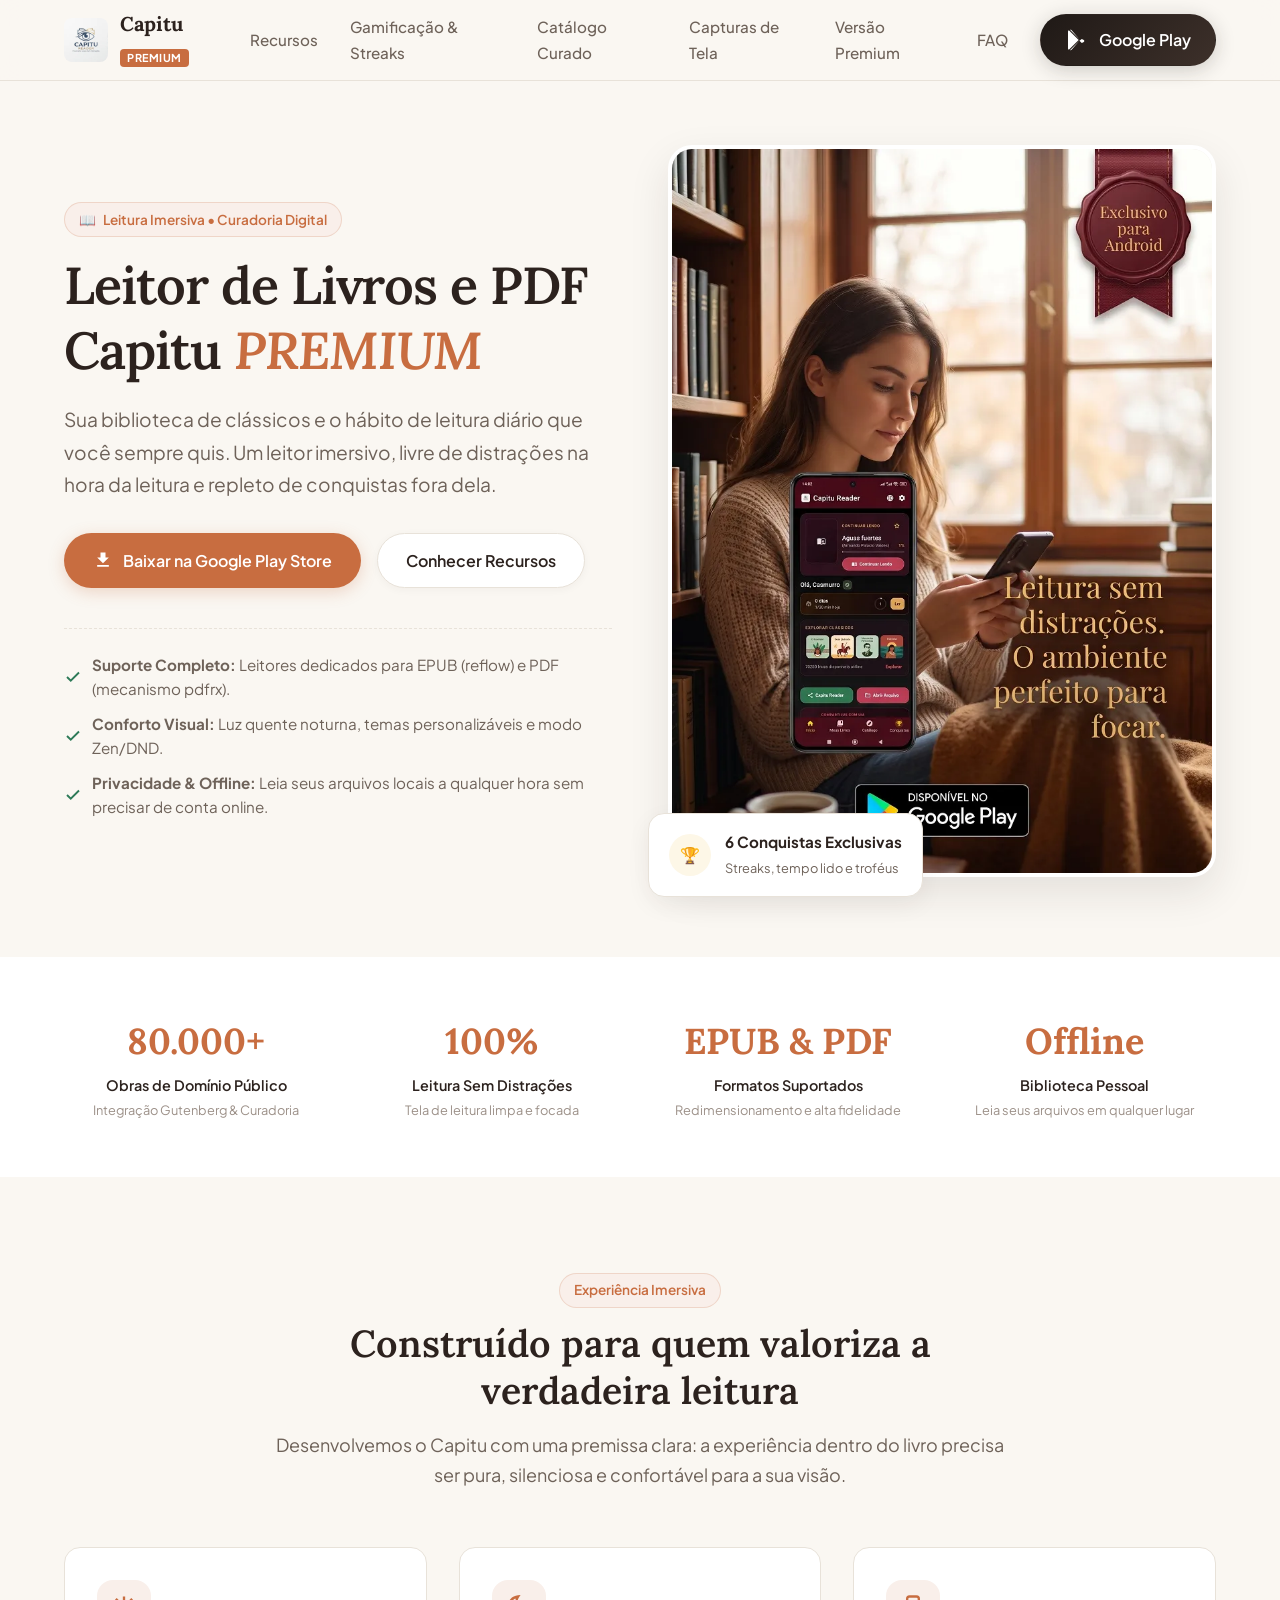
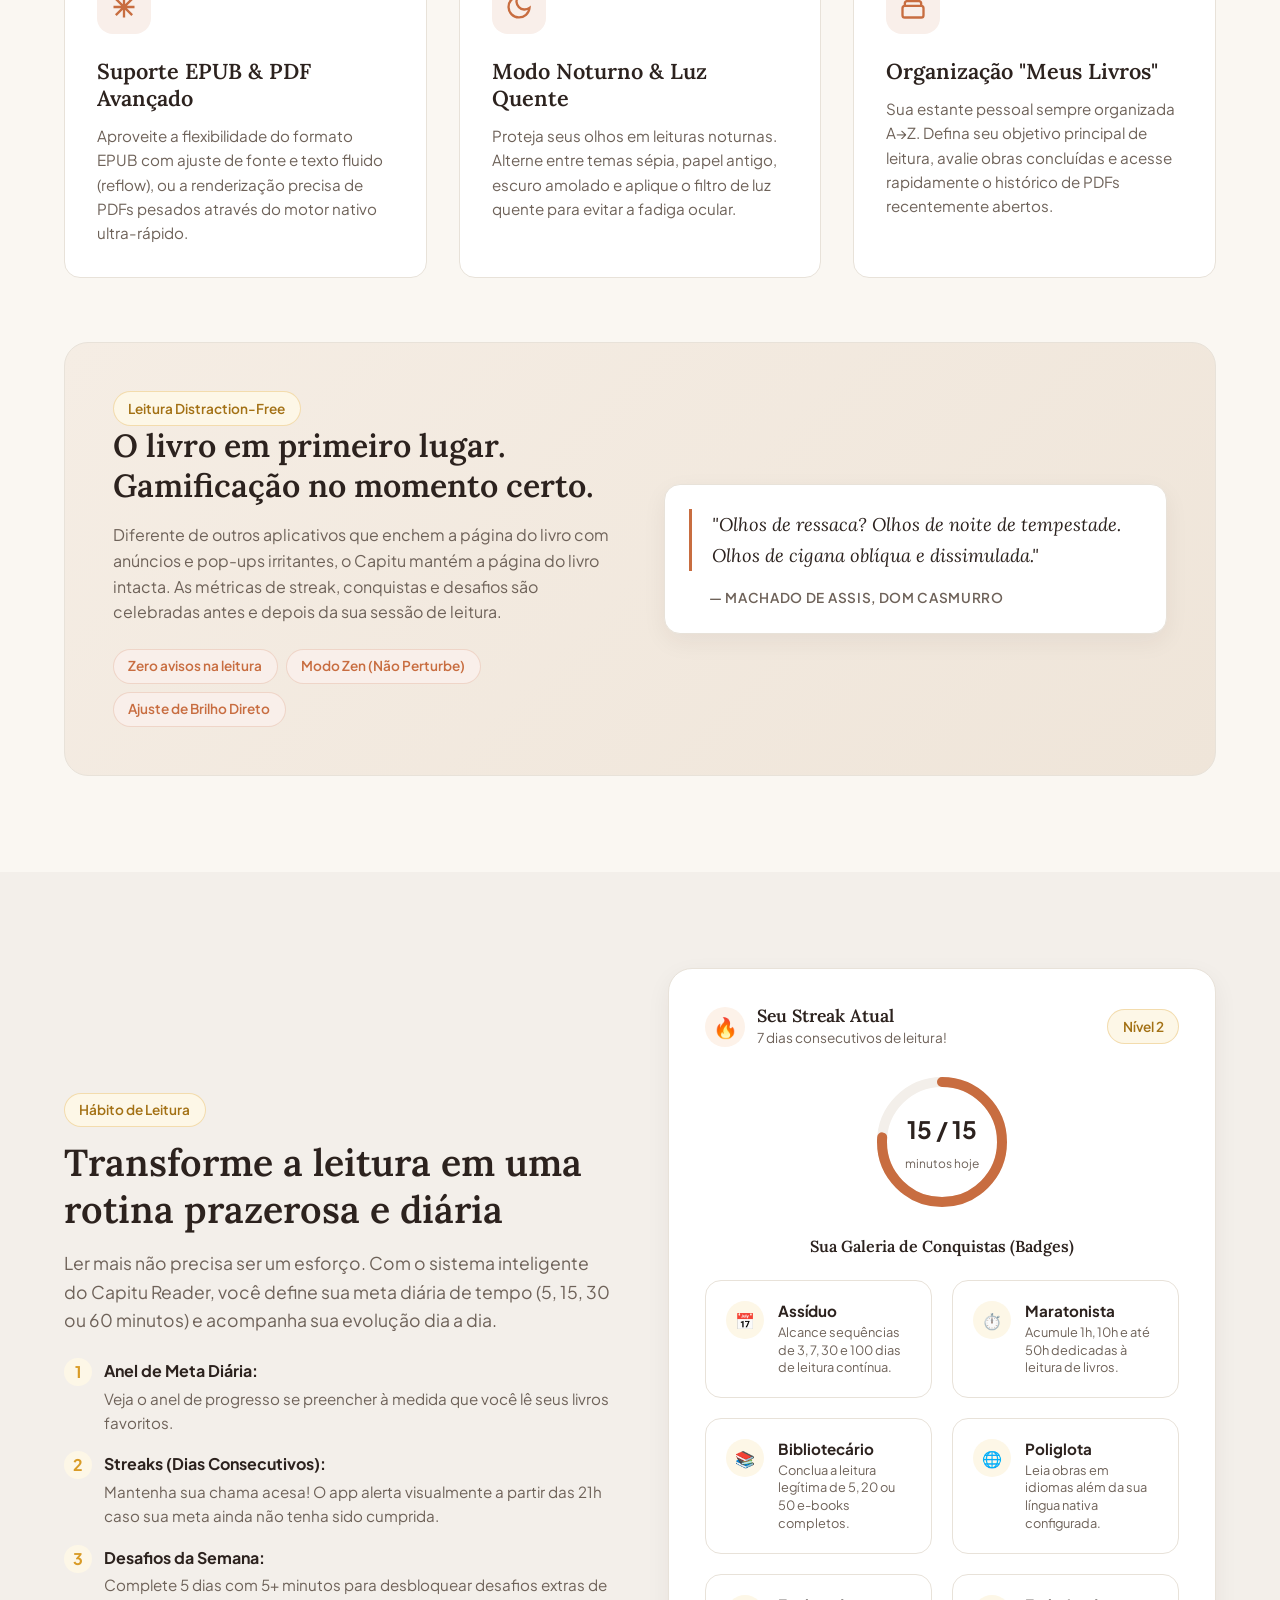
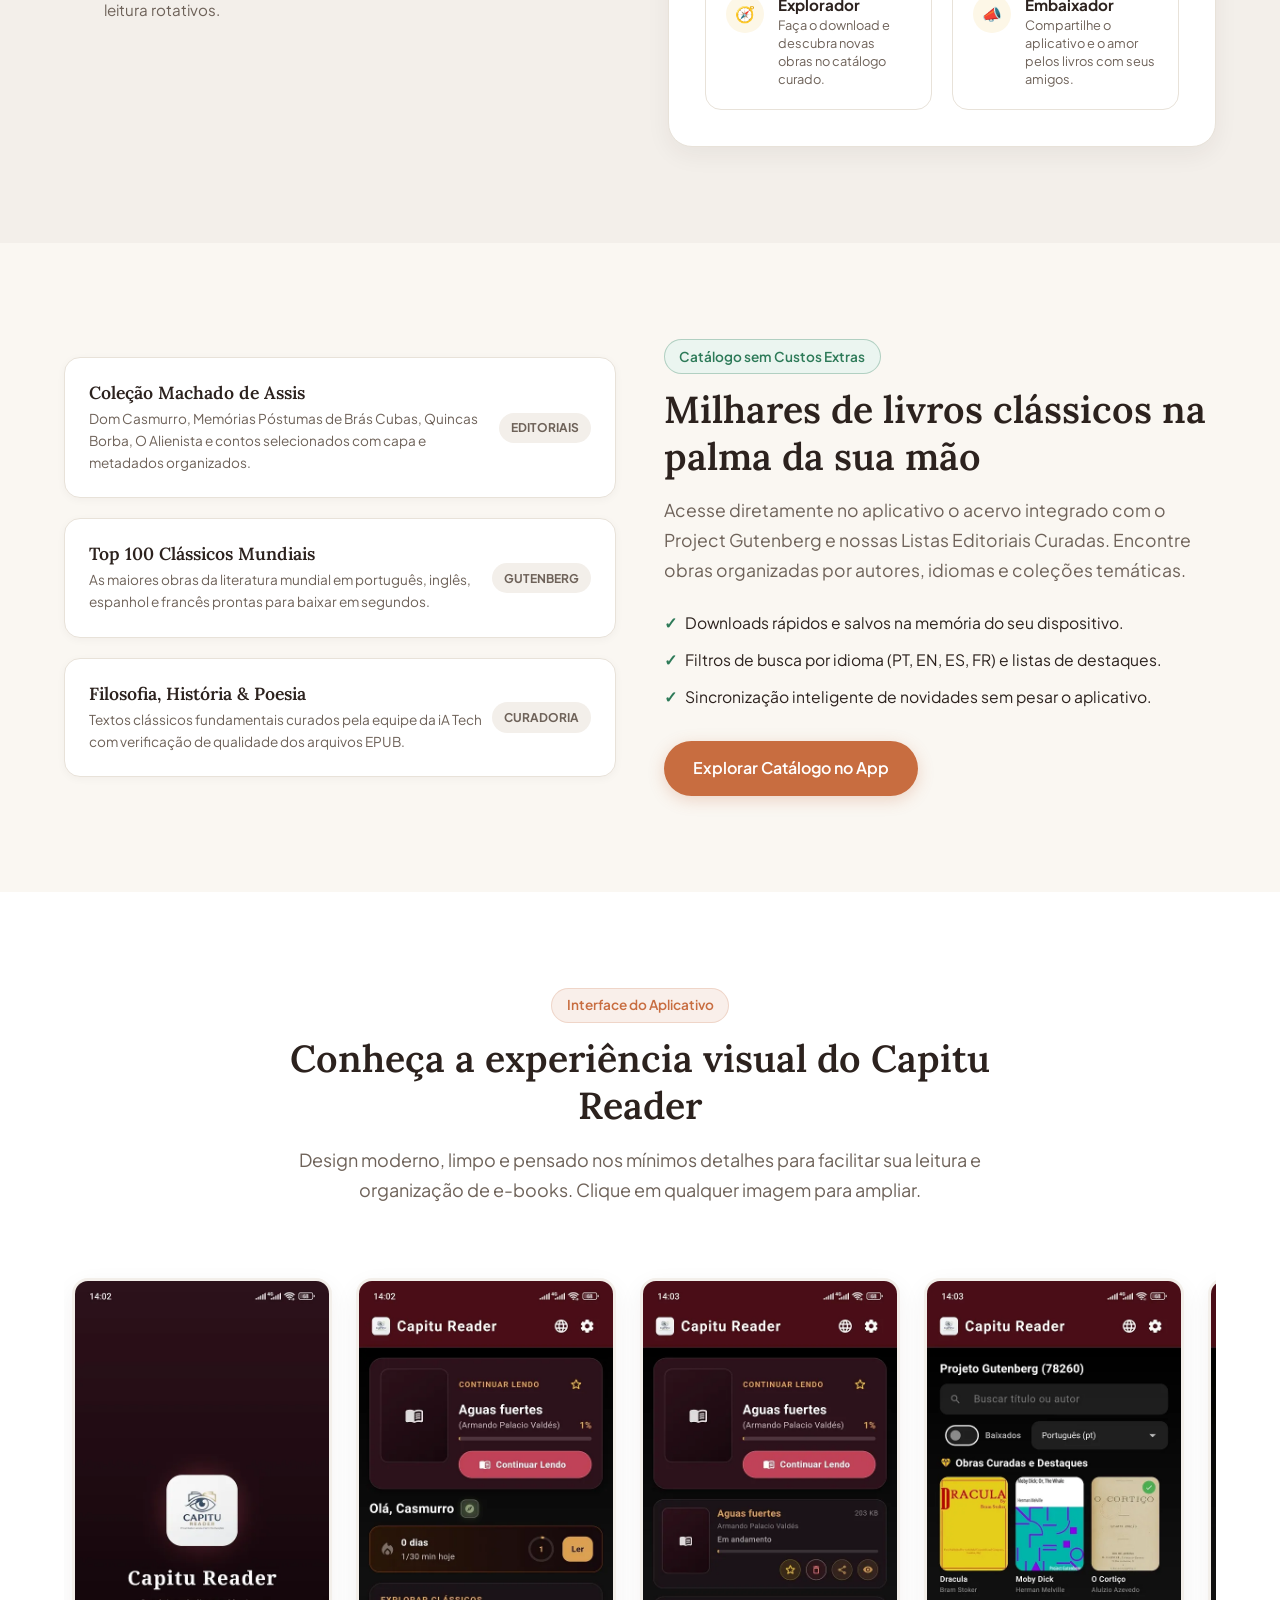
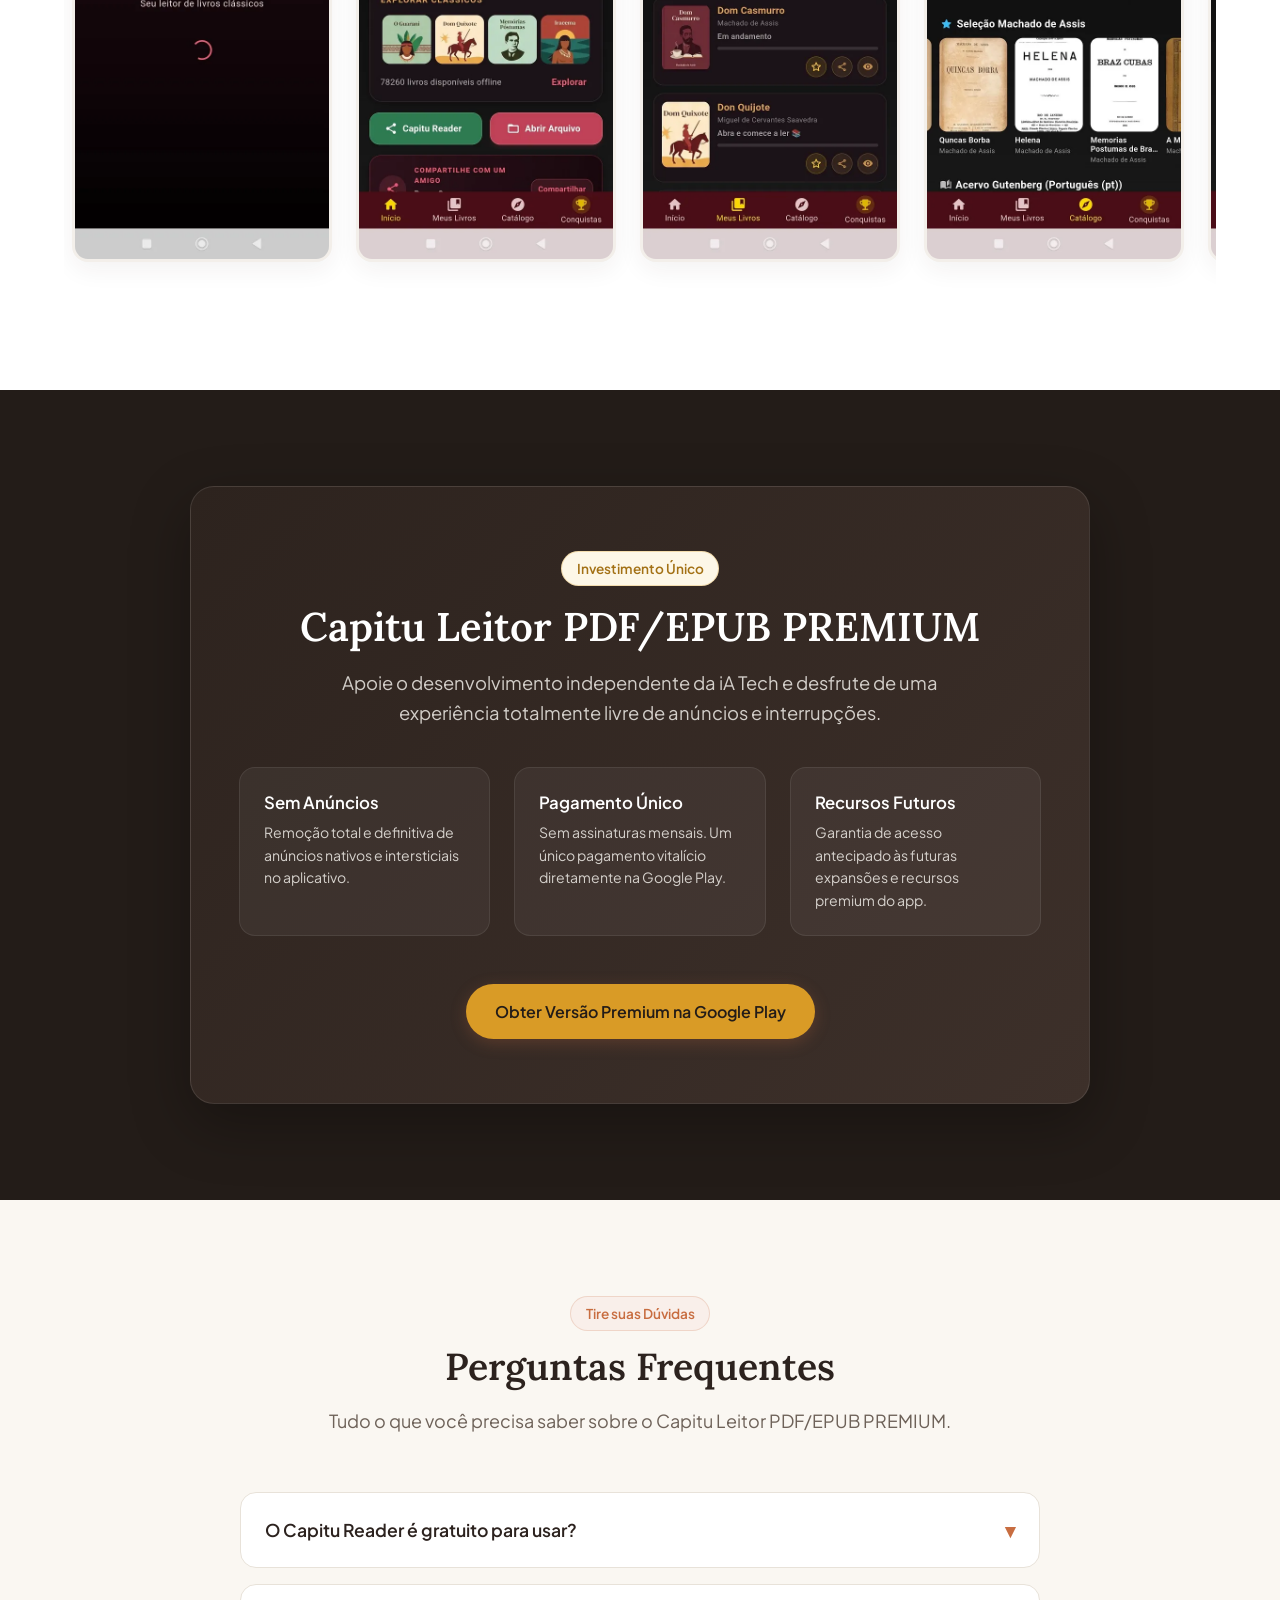
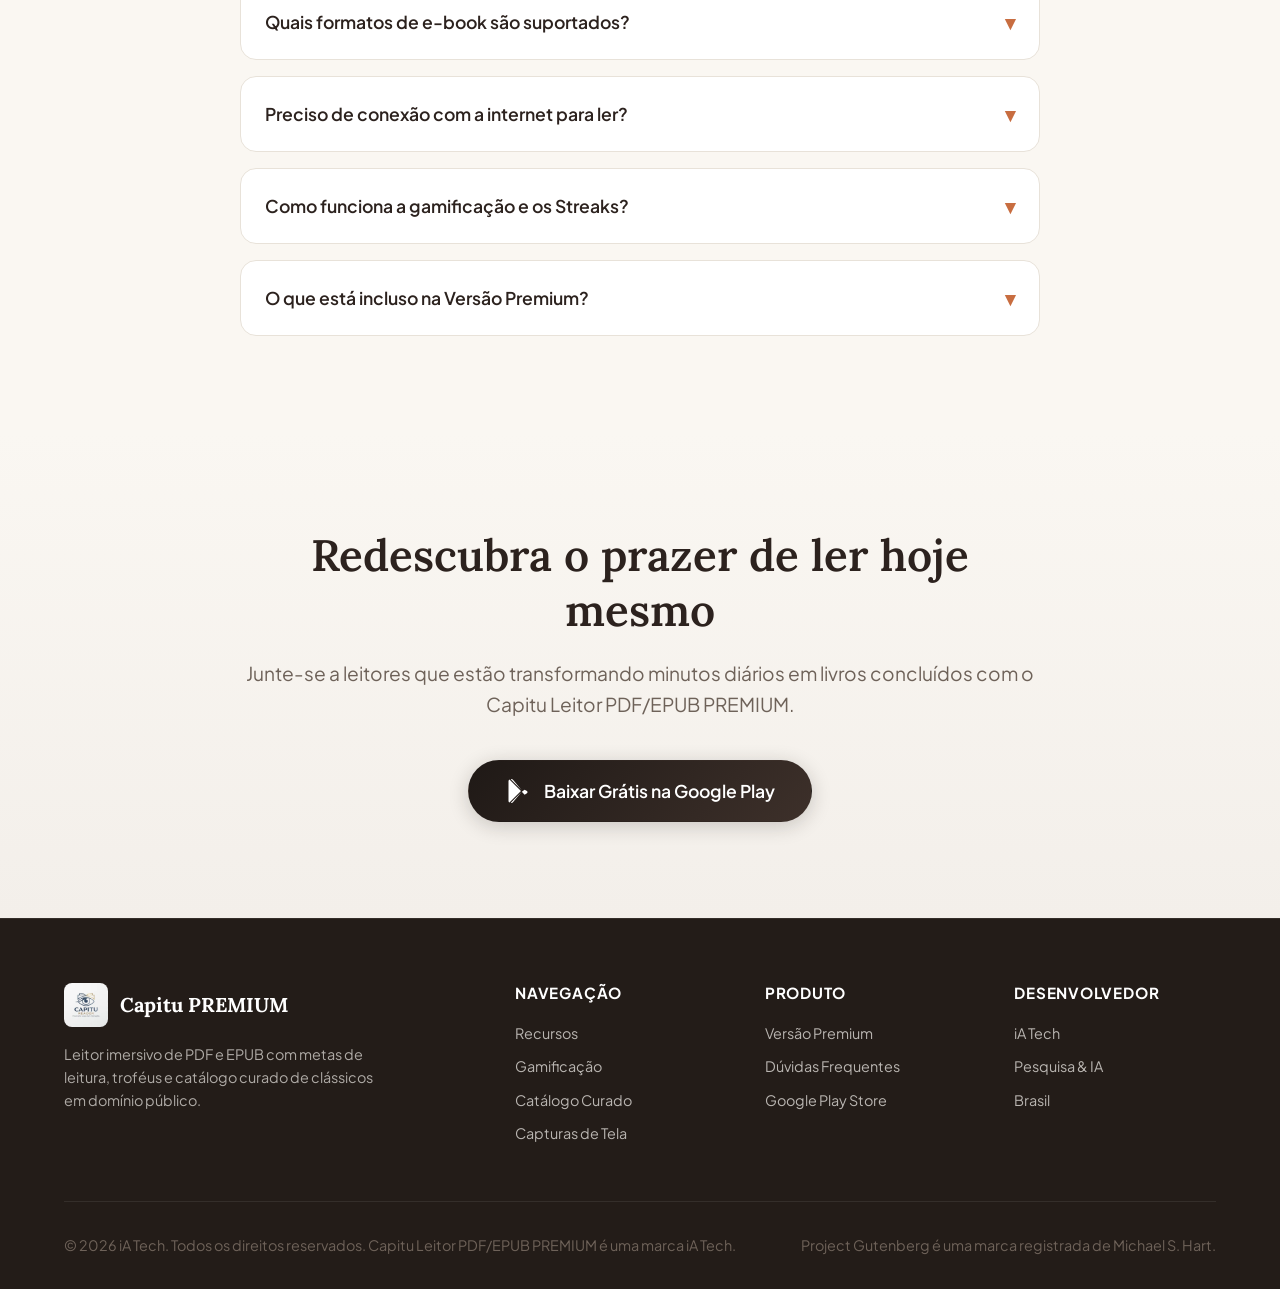
==== commit 9be669eb: "melhoria-nome" ====
--- a/index.html
+++ b/index.html
@@ -4,29 +4,30 @@
 <head>
   <meta charset="UTF-8">
   <meta name="viewport" content="width=device-width, initial-scale=1.0">
-  <title>Capitu Leitor PDF/EPUB PREMIUM — Leitor Imersivo & Catálogo Curado</title>
+  <title>Leitor de Livros e PDF Capitu PREMIUM — Leitor Imersivo & Catálogo Curado</title>
 
   <!-- SEO & Metatags -->
   <meta name="description"
-    content="Baixe o Capitu Leitor PDF/EPUB PREMIUM na Google Play. O leitor imersivo de PDF e EPUB com hábitos de leitura gamificados, meta diária, conquistas e milhares de obras clássicas curadas.">
+    content="Baixe o Leitor de Livros e PDF Capitu, um leitor PREMIUM na Google Play. O leitor imersivo de PDF e EPUB com hábitos de leitura gamificados, meta diária, conquistas e milhares de obras clássicas curadas.">
   <meta name="keywords"
-    content="Capitu Reader, Capitu Leitor PDF/EPUB PREMIUM, leitor de epub, leitor de pdf android, livros gratis, dom casmurro, machado de assis, project gutenberg, habito de leitura, iA Tech">
+    content="Leitor de Livros e PDF Capitu, Capitu Leitor PDF/EPUB PREMIUM, leitor de epub, leitor de pdf android, livros gratis, dom casmurro, machado de assis, project gutenberg, habito de leitura, iA Tech">
   <meta name="author" content="iA Tech">
   <meta name="robots" content="index, follow">
   <meta name="theme-color" content="#FAF7F2">
-  <link rel="canonical" href="https://capitureader.com.br/">
+  <link rel="canonical" href="https://capitu-reader.com.br/">
 
   <!-- OpenGraph Tags (Facebook / LinkedIn) -->
   <meta property="og:type" content="website">
-  <meta property="og:url" content="https://capitureader.com.br/">
-  <meta property="og:title" content="Capitu Leitor PDF/EPUB PREMIUM — O Leitor Imersivo de Clássicos">
+  <meta property="og:url" content="https://capitu-reader.com.br/">
+  <meta property="og:title"
+    content="Leitor de Livros e PDF Capitu, experiência PREMIUM — O Leitor Imersivo de Clássicos">
   <meta property="og:description"
     content="Leia PDFs e EPUBs sem distrações, desenvolva metas diárias de leitura e acesse um acervo curado de clássicos em domínio público.">
   <meta property="og:image" content="images/mulher-sentada-lendo.webp">
 
   <!-- Twitter Card Tags -->
   <meta name="twitter:card" content="summary_large_image">
-  <meta name="twitter:title" content="Capitu Leitor PDF/EPUB PREMIUM">
+  <meta name="twitter:title" content="Leitor de Livros e PDF Capitu, experiência PREMIUM">
   <meta name="twitter:description"
     content="O leitor definitivo para quem ama literatura. PDF, EPUB, metas diárias, conquistas e curadoria editorial.">
   <meta name="twitter:image" content="images/mulher-sentada-lendo.webp">
@@ -50,7 +51,7 @@
   {
     "@context": "https://schema.org",
     "@type": "SoftwareApplication",
-    "name": "Capitu Leitor PDF/EPUB PREMIUM",
+    "name": "Leitor de Livros e PDF Capitu",
     "operatingSystem": "Android",
     "applicationCategory": "BooksApplication",
     "offers": {
@@ -72,15 +73,17 @@
   <!-- GOOGLE TAG MANAGER / ANALYTICS PLACEHOLDER                                -->
   <!-- Insira abaixo sua tag do Google Tag Manager (GTM-XXXXXX) ou GA4 (G-XXXXXX)   -->
   <!-- ========================================================================== -->
-  <!--
-  <script async src="https://www.googletagmanager.com/gtag/js?id=G-PLACEHOLDER"></script>
+
+  <!-- Google tag (gtag.js) -->
+  <script async src="https://www.googletagmanager.com/gtag/js?id=G-86LKGHS6HR"></script>
   <script>
     window.dataLayer = window.dataLayer || [];
-    function gtag(){dataLayer.push(arguments);}
+    function gtag() { dataLayer.push(arguments); }
     gtag('js', new Date());
-    gtag('config', 'G-PLACEHOLDER');
+
+    gtag('config', 'G-86LKGHS6HR');
   </script>
-  -->
+
 </head>
 
 <body>
@@ -129,7 +132,7 @@
         </div>
 
         <h1 class="hero-title">
-          Capitu Leitor PDF/EPUB <span>PREMIUM</span>
+          Leitor de Livros e PDF Capitu <span>PREMIUM</span>
         </h1>
 
         <p class="hero-description">
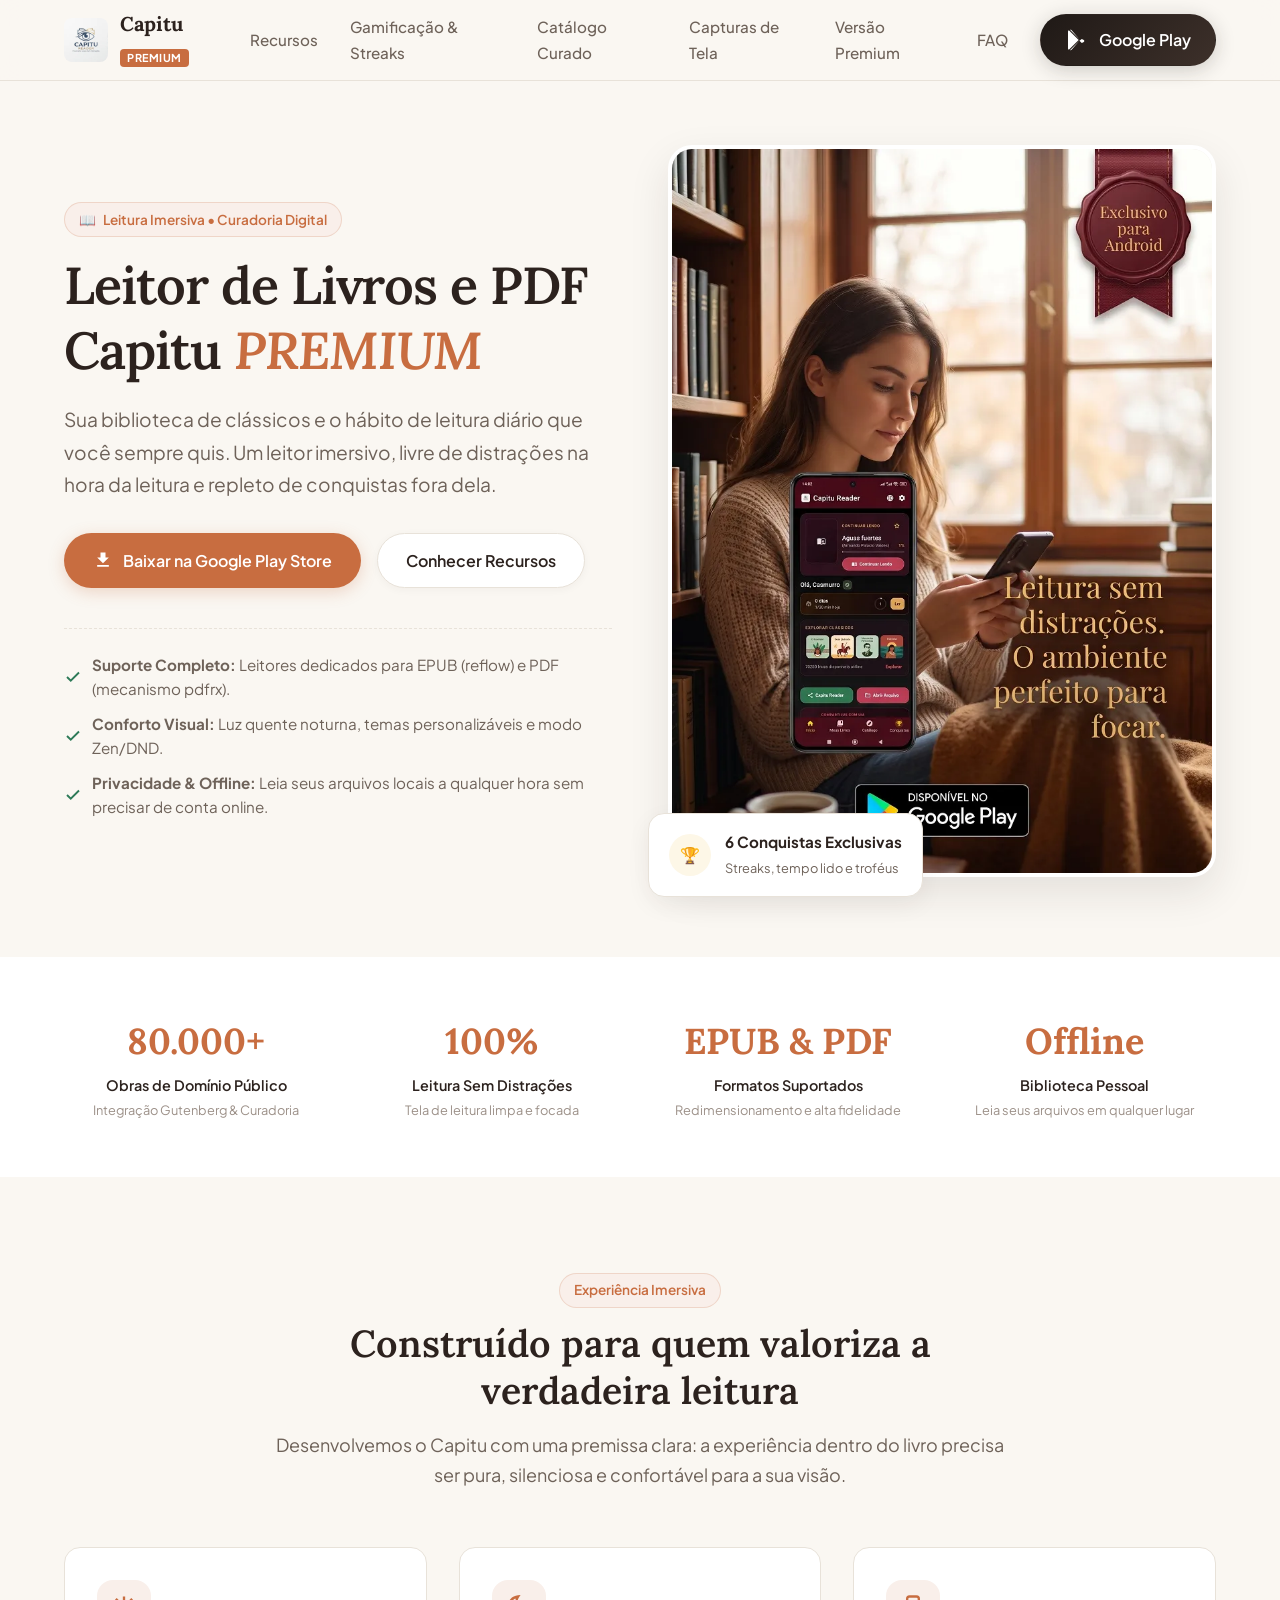
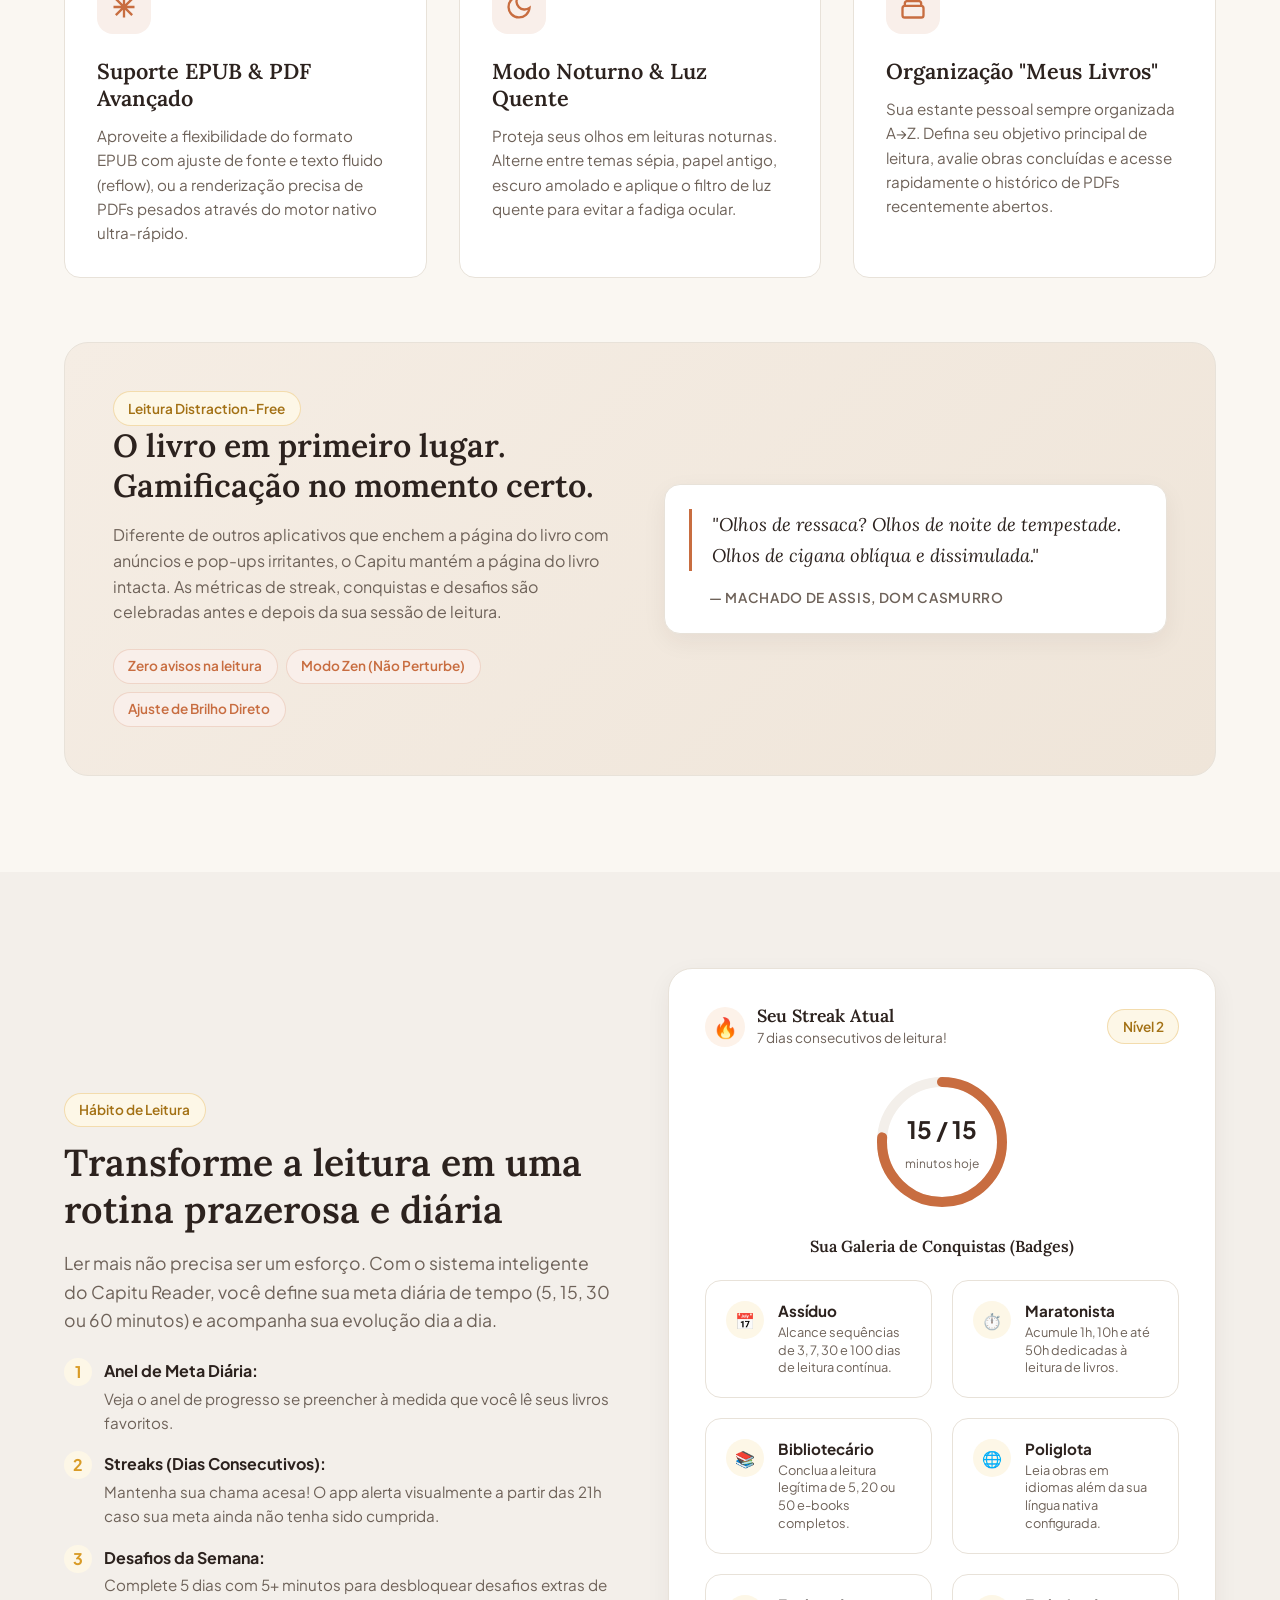
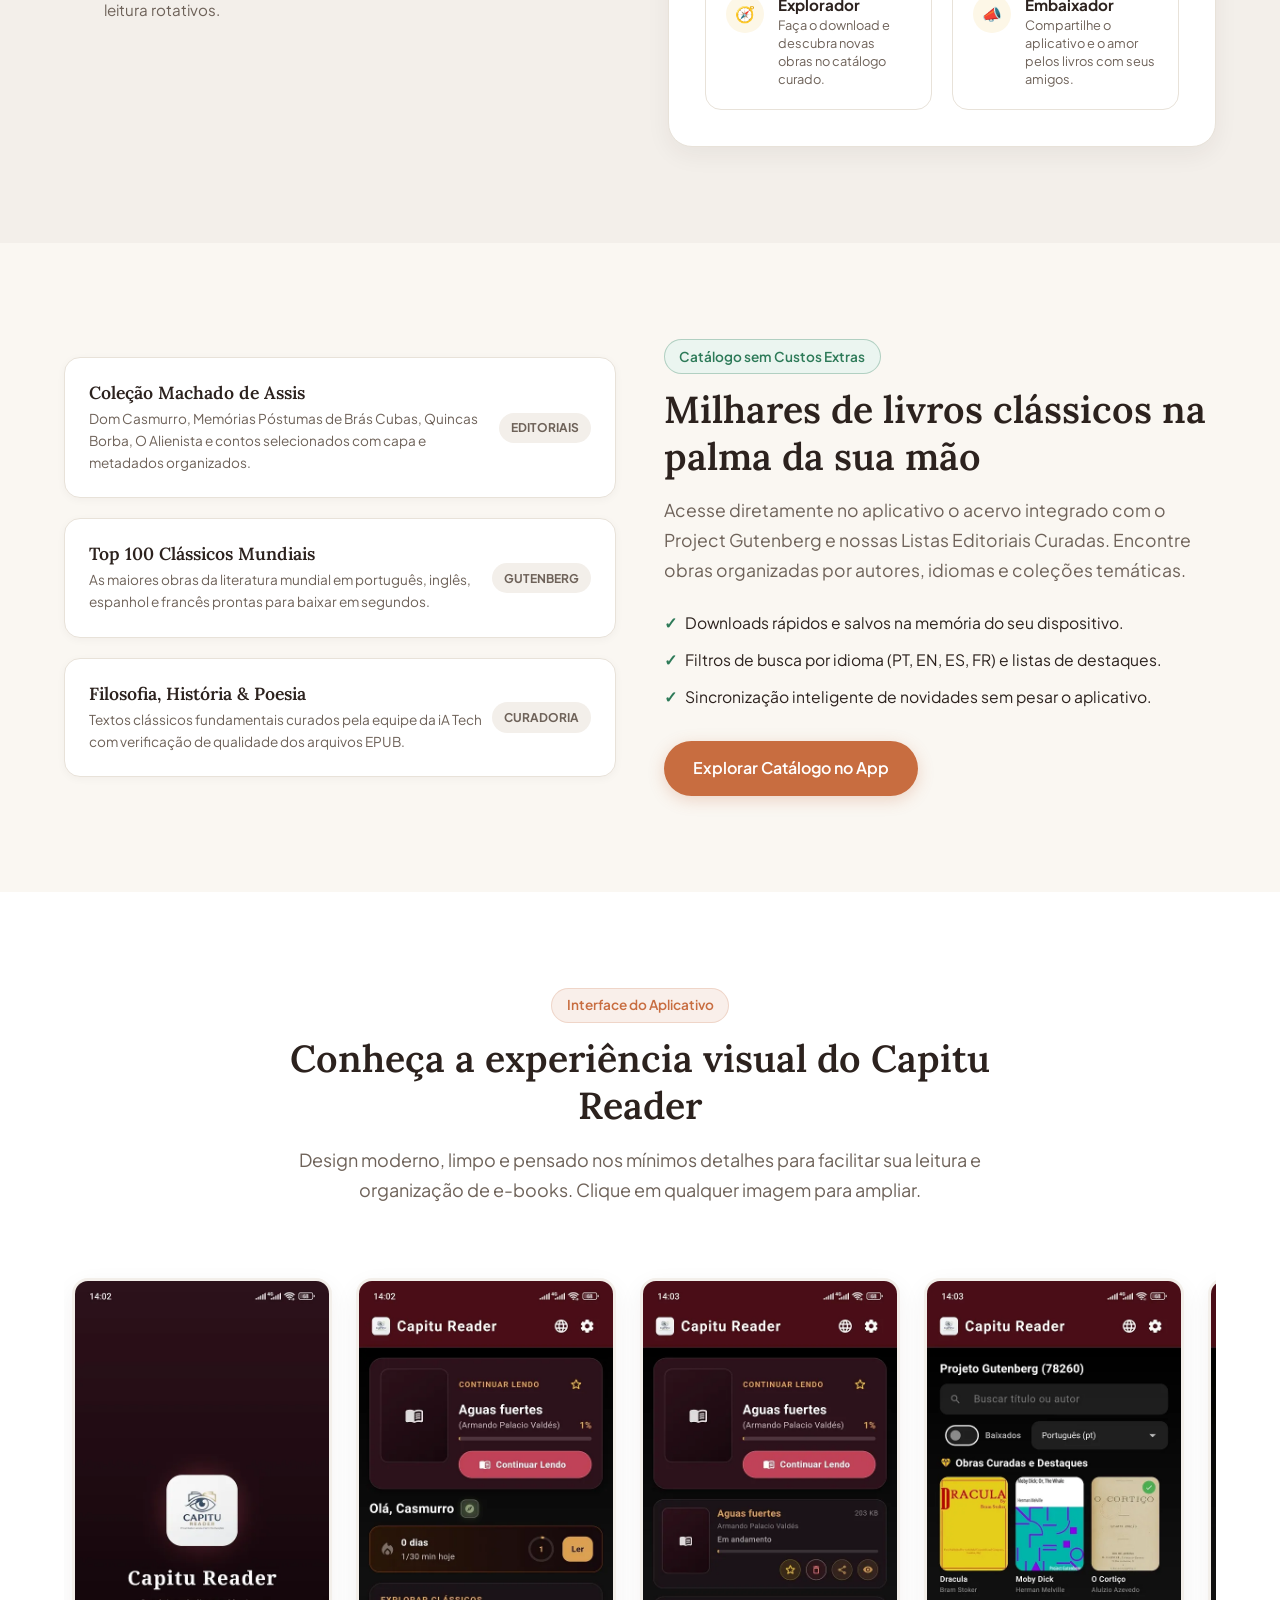
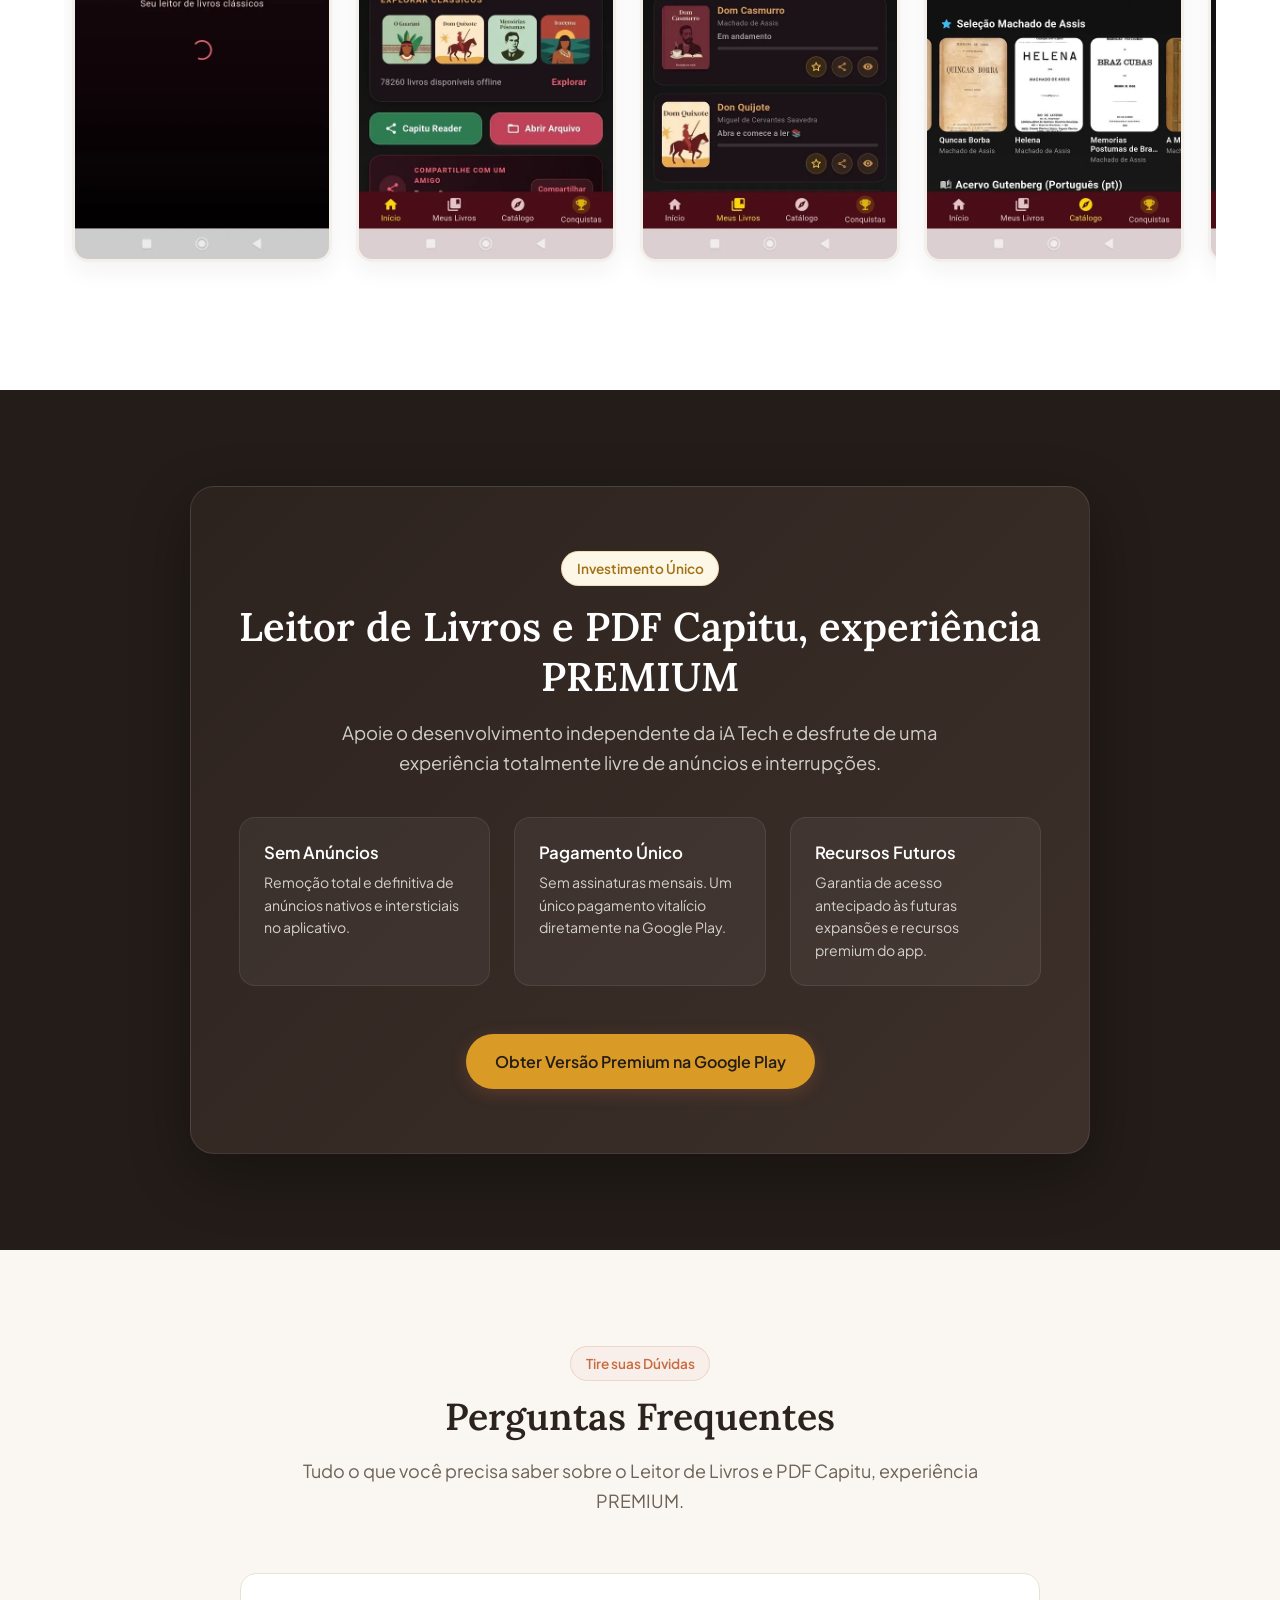
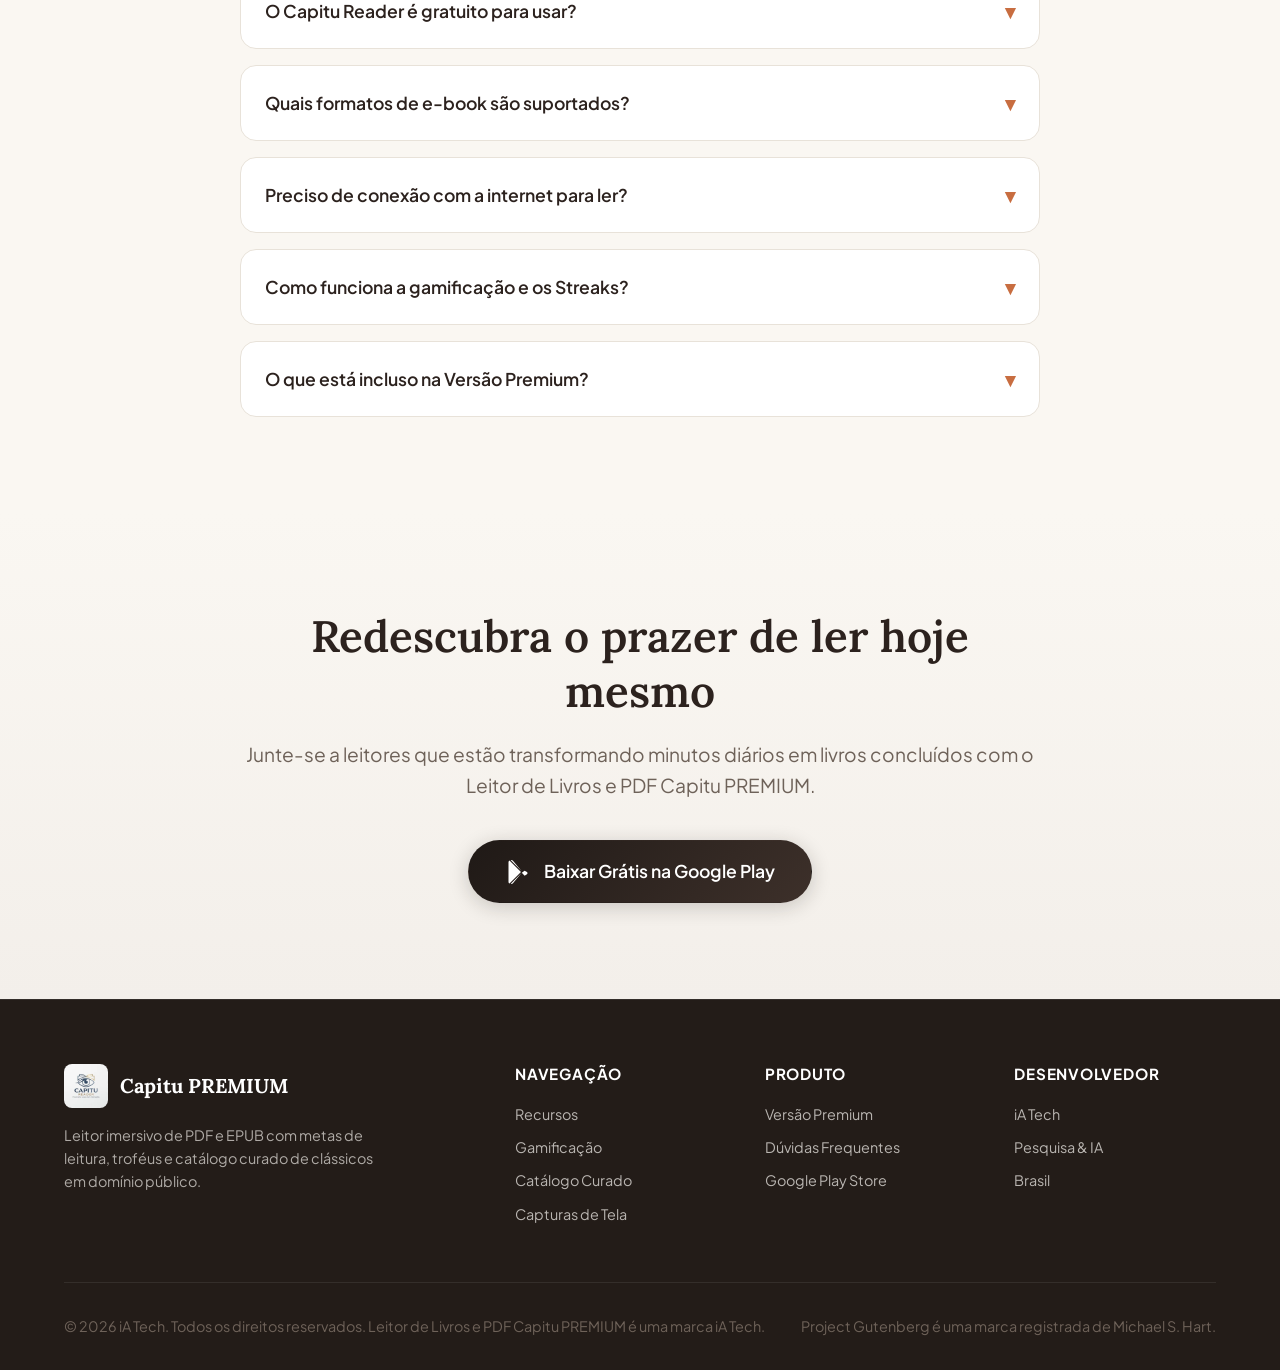
==== commit 66240b8c: "mais-nome" ====
--- a/index.html
+++ b/index.html
@@ -10,7 +10,7 @@
   <meta name="description"
     content="Baixe o Leitor de Livros e PDF Capitu, um leitor PREMIUM na Google Play. O leitor imersivo de PDF e EPUB com hábitos de leitura gamificados, meta diária, conquistas e milhares de obras clássicas curadas.">
   <meta name="keywords"
-    content="Leitor de Livros e PDF Capitu, Capitu Leitor PDF/EPUB PREMIUM, leitor de epub, leitor de pdf android, livros gratis, dom casmurro, machado de assis, project gutenberg, habito de leitura, iA Tech">
+    content="Leitor de Livros e PDF Capitu, Leitor de Livros e PDF Capitu experiência PREMIUM, leitor de epub, leitor de pdf android, livros gratis, dom casmurro, machado de assis, project gutenberg, habito de leitura, iA Tech">
   <meta name="author" content="iA Tech">
   <meta name="robots" content="index, follow">
   <meta name="theme-color" content="#FAF7F2">
@@ -92,7 +92,7 @@
   <header class="header">
     <div class="container header-container">
       <a href="#" class="logo" id="header-logo">
-        <img src="images/logo.webp" alt="Logo Capitu Leitor PDF/EPUB PREMIUM" class="logo-img">
+        <img src="images/logo.webp" alt="Logo Leitor de Livros e PDF Capitu, experiência PREMIUM" class="logo-img">
         <span>Capitu <span class="logo-tag">PREMIUM</span></span>
       </a>
 
@@ -544,7 +544,7 @@
     <div class="container">
       <div class="premium-card-wrapper">
         <span class="badge badge-gold">Investimento Único</span>
-        <h2>Capitu Leitor PDF/EPUB PREMIUM</h2>
+        <h2>Leitor de Livros e PDF Capitu, experiência PREMIUM</h2>
         <p>Apoie o desenvolvimento independente da iA Tech e desfrute de uma experiência totalmente livre de anúncios e
           interrupções.</p>
 
@@ -578,7 +578,7 @@
       <div class="section-header">
         <div class="badge">Tire suas Dúvidas</div>
         <h2>Perguntas Frequentes</h2>
-        <p>Tudo o que você precisa saber sobre o Capitu Leitor PDF/EPUB PREMIUM.</p>
+        <p>Tudo o que você precisa saber sobre o Leitor de Livros e PDF Capitu, experiência PREMIUM.</p>
       </div>
 
       <div class="faq-list">
@@ -646,8 +646,8 @@
     <div class="container">
       <div class="cta-box">
         <h2 class="font-serif">Redescubra o prazer de ler hoje mesmo</h2>
-        <p>Junte-se a leitores que estão transformando minutos diários em livros concluídos com o Capitu Leitor PDF/EPUB
-          PREMIUM.</p>
+        <p>Junte-se a leitores que estão transformando minutos diários em livros concluídos com o Leitor de Livros e
+          PDF Capitu PREMIUM.</p>
         <a href="https://play.google.com/store/apps/details?id=br.com.iatech.capitureader&pcampaignid=web_share"
           target="_blank" rel="noopener noreferrer" class="btn btn-playstore"
           style="font-size: 1.1rem; padding: 1rem 2.25rem;" data-location="cta_final">
@@ -705,7 +705,8 @@
       </div>
 
       <div class="footer-bottom">
-        <p>&copy; 2026 iA Tech. Todos os direitos reservados. Capitu Leitor PDF/EPUB PREMIUM é uma marca iA Tech.</p>
+        <p>&copy; 2026 iA Tech. Todos os direitos reservados. Leitor de Livros e PDF Capitu PREMIUM é uma marca iA Tech.
+        </p>
         <p>Project Gutenberg é uma marca registrada de Michael S. Hart.</p>
       </div>
     </div>
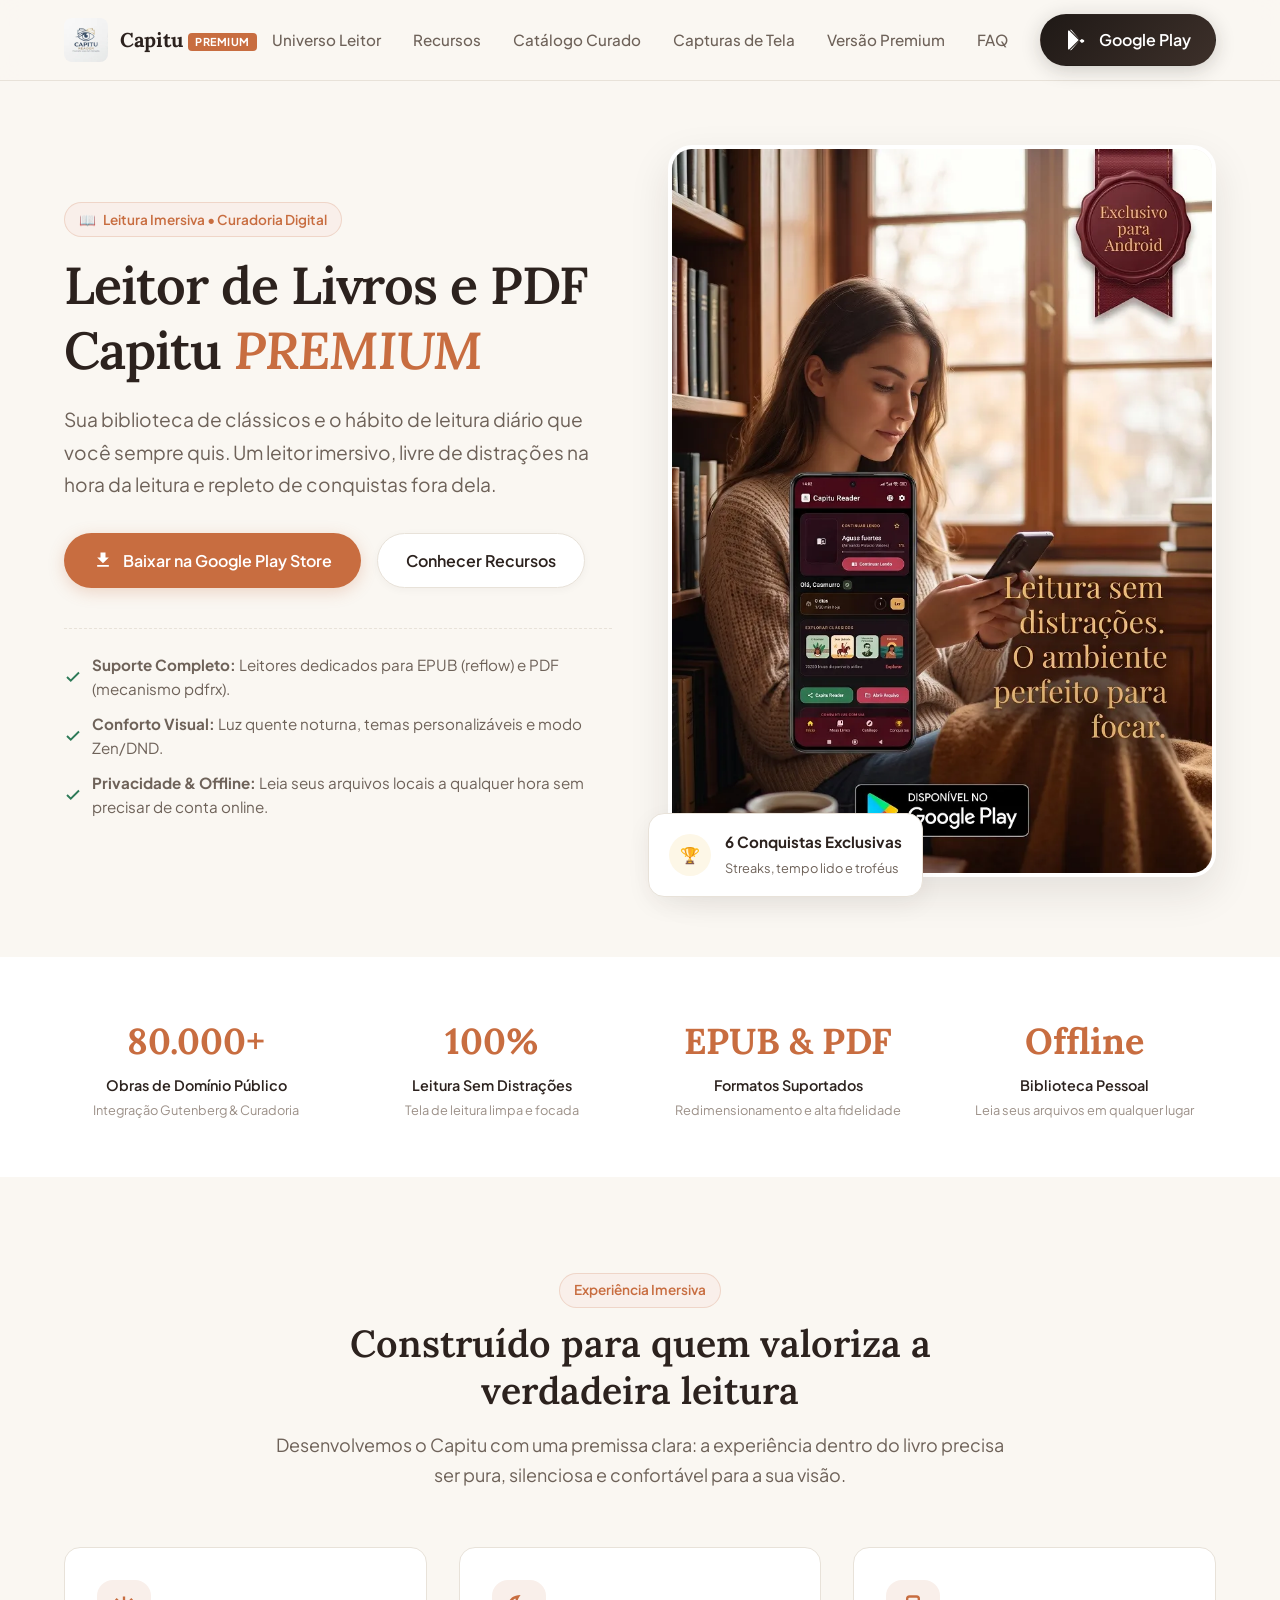
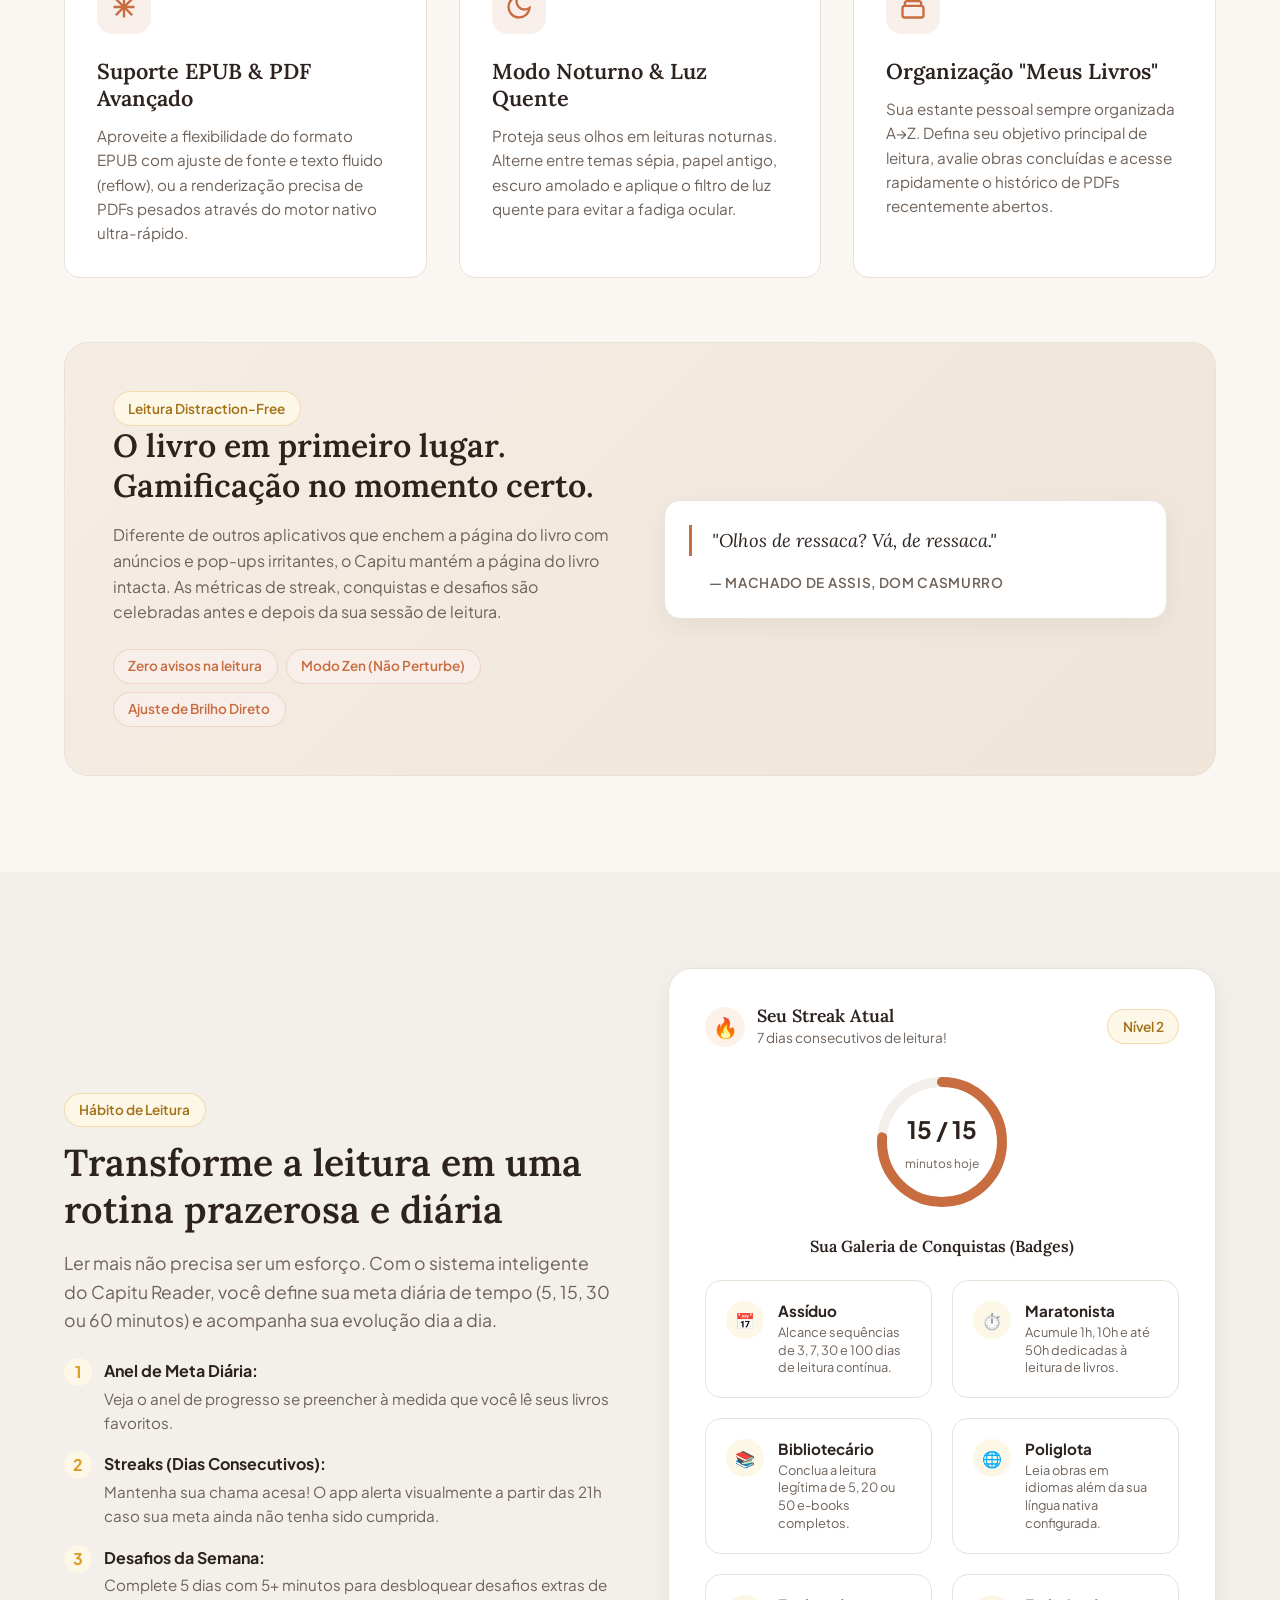
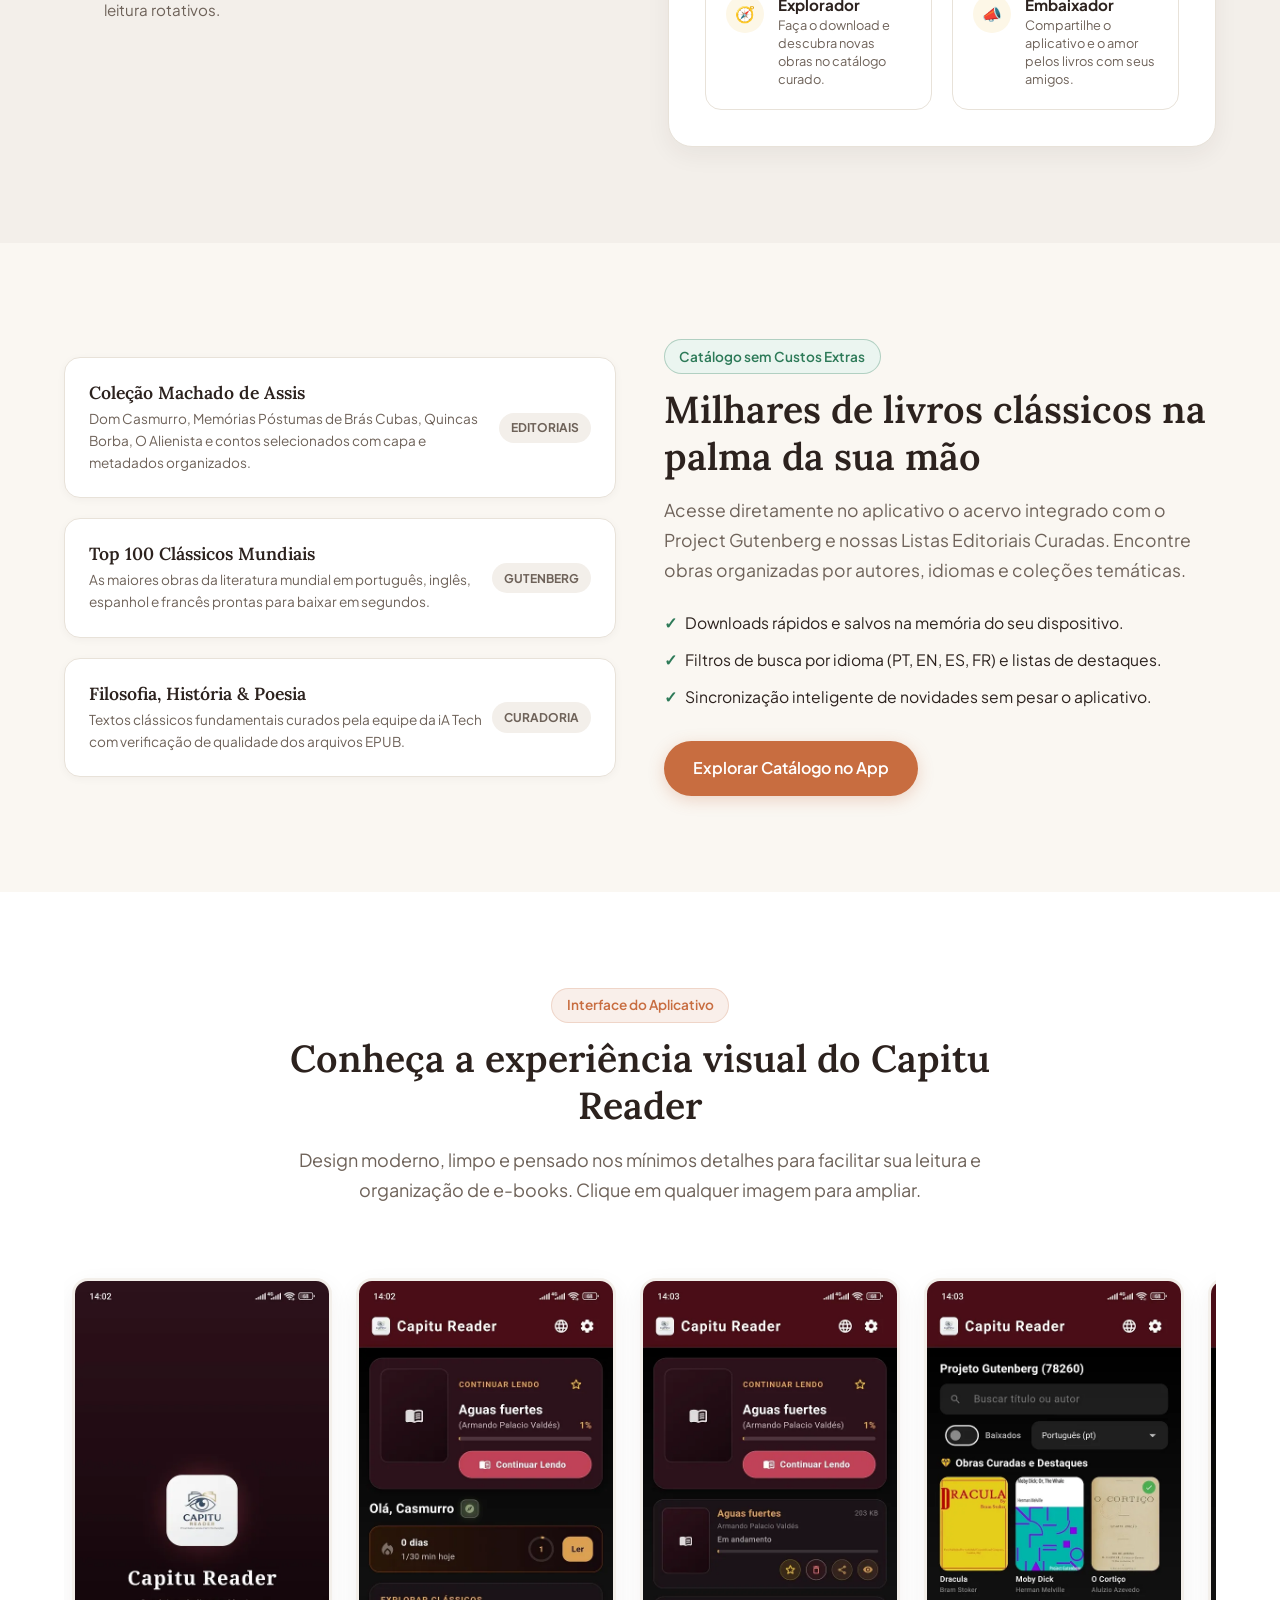
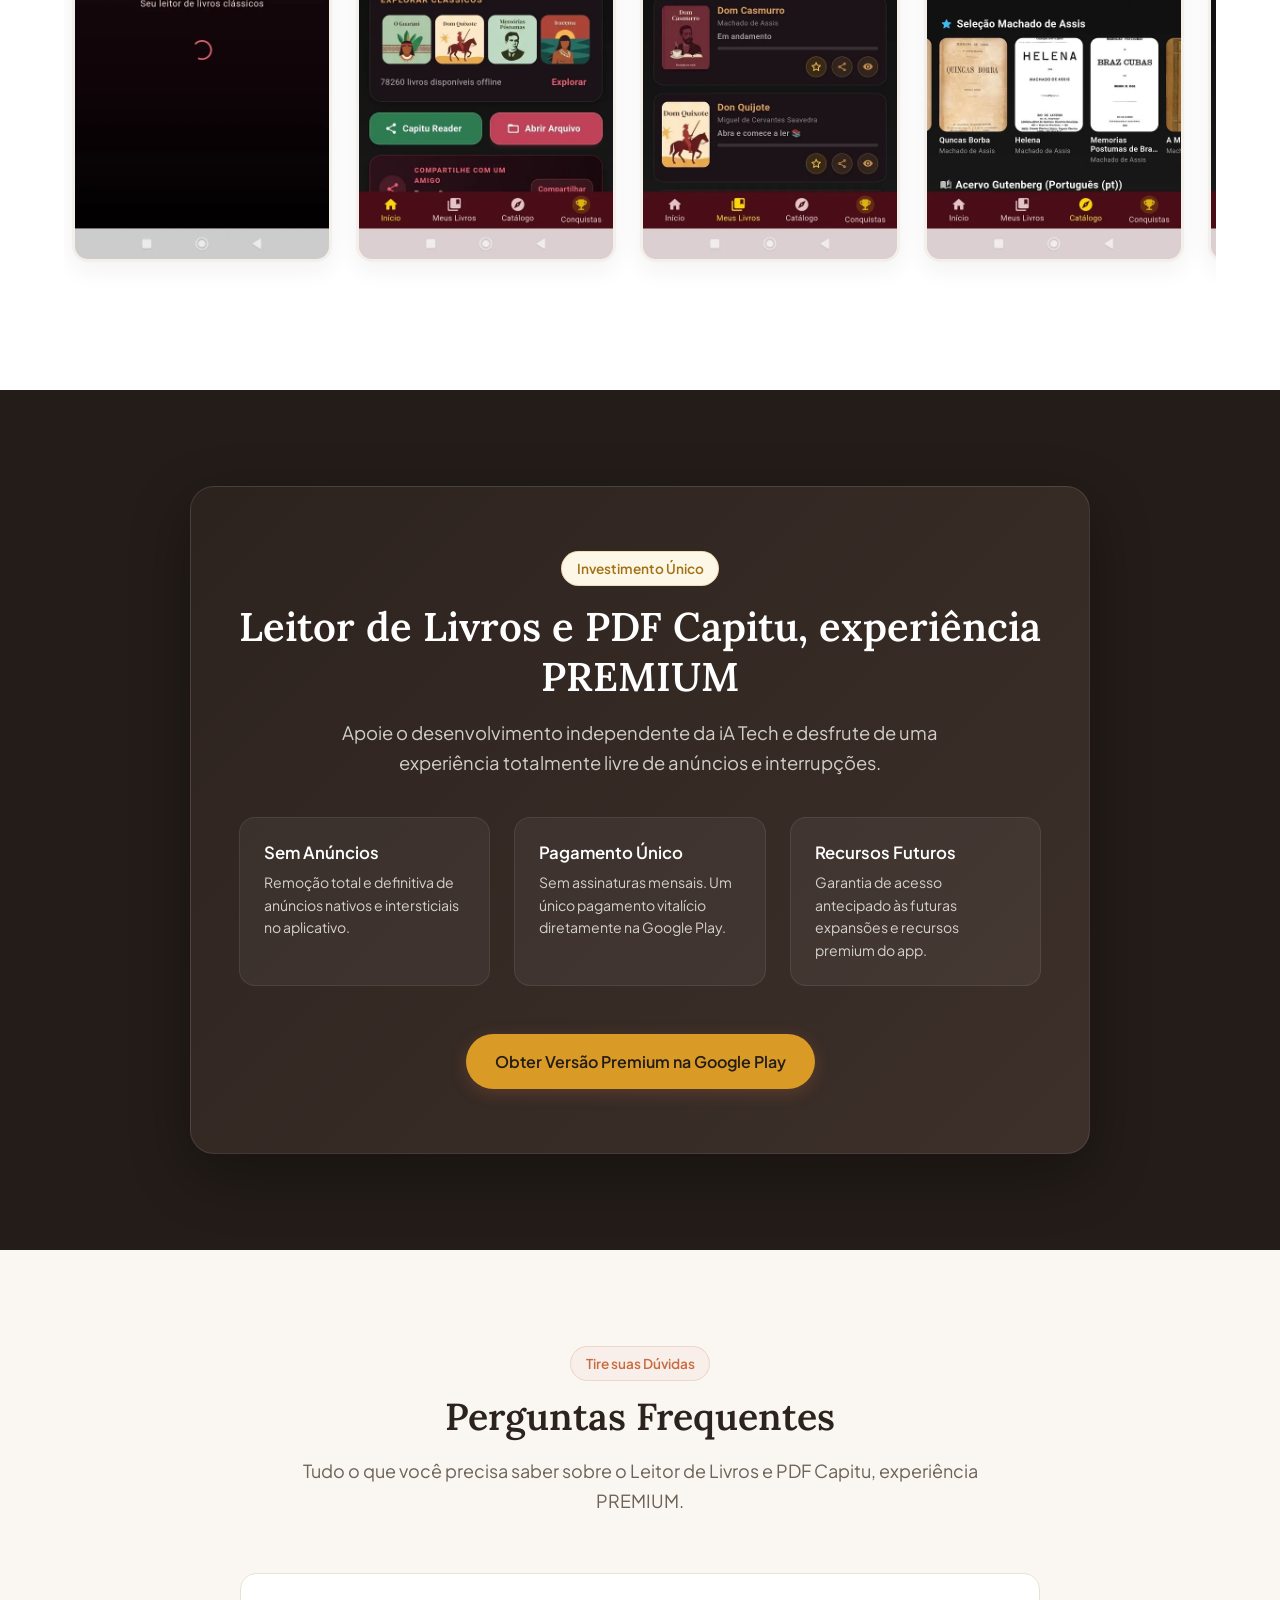
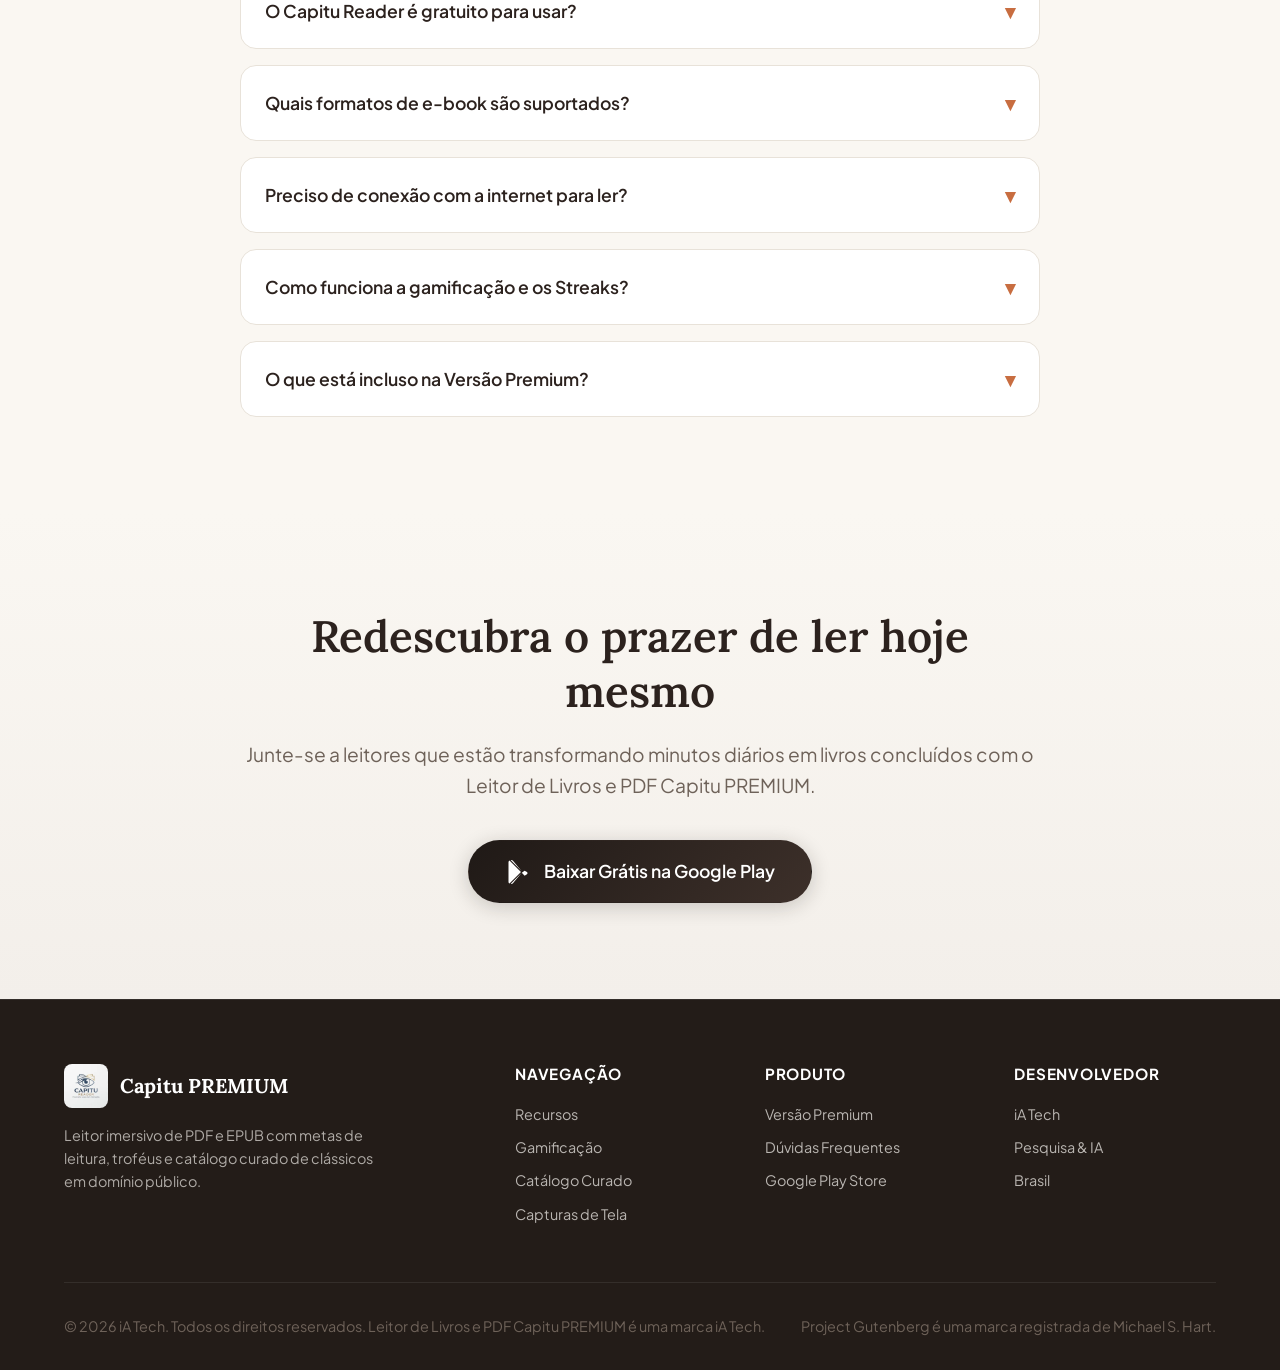
==== commit bd5f4f03: "obras" ====
--- a/index.html
+++ b/index.html
@@ -102,8 +102,8 @@
 
       <nav>
         <ul class="nav-menu" id="nav-menu">
+          <li><a href="universo-leitor.html" class="nav-link">Universo Leitor</a></li>
           <li><a href="#recursos" class="nav-link">Recursos</a></li>
-          <li><a href="#gamificacao" class="nav-link">Gamificação & Streaks</a></li>
           <li><a href="#catalogo" class="nav-link">Catálogo Curado</a></li>
           <li><a href="#capturas" class="nav-link">Capturas de Tela</a></li>
           <li><a href="#premium" class="nav-link">Versão Premium</a></li>
@@ -278,7 +278,7 @@
           </div>
           <div class="highlight-visual">
             <div class="quote-snippet">
-              "Olhos de ressaca? Olhos de noite de tempestade. Olhos de cigana oblíqua e dissimulada."
+              "Olhos de ressaca? Vá, de ressaca."
             </div>
             <div class="quote-author">— Machado de Assis, Dom Casmurro</div>
           </div>
--- a/css/styles.css
+++ b/css/styles.css
@@ -1196,3 +1196,470 @@
     font-size: 1.85rem;
   }
 }
+
+/* --------------------------------------------------------------------------
+   16. Universo Leitor — Estilos de Obras & Ficha Técnica
+   -------------------------------------------------------------------------- */
+.universo-hero {
+  padding: 2rem 0 1.25rem 0;
+  text-align: center;
+  background: linear-gradient(180deg, var(--bg-surface-alt) 0%, var(--bg-main) 100%);
+  border-bottom: 1px solid var(--color-border);
+}
+
+.universo-hero h1 {
+  font-size: 2.5rem;
+  margin-top: 0.25rem;
+  margin-bottom: 0.5rem;
+}
+
+.obras-container {
+  padding: 1.25rem 0 3rem 0;
+  display: flex;
+  flex-direction: column;
+  gap: 4rem;
+}
+
+.obra-card {
+  background-color: var(--bg-surface);
+  border: 1px solid var(--color-border);
+  border-radius: var(--radius-lg);
+  padding: 1.75rem 2rem;
+  box-shadow: var(--shadow-md);
+  transition: all var(--transition-normal);
+}
+
+.obra-card:hover {
+  box-shadow: var(--shadow-lg);
+  border-color: var(--color-border-hover);
+}
+
+.obra-grid {
+  display: grid;
+  grid-template-columns: 1fr 1fr;
+  gap: 3rem;
+  align-items: center;
+}
+
+.obra-grid.obra-reverse {
+  direction: ltr; /* Mudar ordem dos elementos usando grid areas ou order */
+}
+
+.obra-grid.obra-reverse .obra-image-container {
+  order: 2;
+}
+
+.obra-grid.obra-reverse .ficha-tecnica {
+  order: 1;
+}
+
+.obra-image-container {
+  position: relative;
+  border-radius: var(--radius-md);
+  overflow: hidden;
+  box-shadow: var(--shadow-md);
+  border: 3px solid var(--bg-surface-alt);
+  background-color: var(--bg-surface-alt);
+}
+
+.obra-image-container img {
+  width: 100%;
+  height: auto;
+  display: block;
+  object-fit: cover;
+  transition: transform var(--transition-normal);
+}
+
+.obra-image-container:hover img {
+  transform: scale(1.03);
+}
+
+.ficha-tecnica {
+  display: flex;
+  flex-direction: column;
+  gap: 1.25rem;
+}
+
+.ficha-header {
+  border-bottom: 1px dashed var(--color-border);
+  padding-bottom: 1rem;
+}
+
+.ficha-header h3 {
+  font-size: 2.2rem;
+  margin-top: 0.35rem;
+  color: var(--text-primary);
+}
+
+.ficha-autor {
+  font-size: 1.1rem;
+  font-weight: 600;
+  color: var(--color-primary);
+  font-family: var(--font-sans);
+}
+
+.ficha-meta-grid {
+  display: grid;
+  grid-template-columns: repeat(2, 1fr);
+  gap: 0.85rem;
+  background-color: var(--bg-surface-alt);
+  border-radius: var(--radius-sm);
+  padding: 1rem 1.25rem;
+  border: 1px solid var(--color-border);
+}
+
+.ficha-meta-item strong {
+  display: block;
+  font-size: 0.75rem;
+  text-transform: uppercase;
+  letter-spacing: 0.05em;
+  color: var(--text-secondary);
+  margin-bottom: 0.15rem;
+}
+
+.ficha-meta-item span {
+  font-size: 0.95rem;
+  font-weight: 600;
+  color: var(--text-primary);
+}
+
+.ficha-resumo {
+  font-size: 1.05rem;
+  line-height: 1.7;
+  color: var(--text-secondary);
+}
+
+.ficha-footer {
+  display: flex;
+  align-items: center;
+  gap: 1rem;
+  flex-wrap: wrap;
+  padding-top: 0.5rem;
+}
+
+/* Seção Destaque Reduzido ao Final */
+.destaque-reduzido-section {
+  padding: 4.5rem 0;
+  background-color: var(--bg-surface-alt);
+  border-top: 1px solid var(--color-border);
+  text-align: center;
+}
+
+.destaque-reduzido-card {
+  max-width: 580px;
+  margin: 0 auto;
+  display: flex;
+  flex-direction: column;
+  align-items: center;
+  gap: 1.75rem;
+}
+
+.destaque-reduzido-img-wrapper {
+  max-width: 360px;
+  border-radius: var(--radius-md);
+  overflow: hidden;
+  box-shadow: var(--shadow-md);
+  border: 3px solid var(--bg-surface);
+}
+
+.destaque-reduzido-img-wrapper img {
+  width: 100%;
+  height: auto;
+  display: block;
+}
+
+@media (max-width: 992px) {
+  .obra-grid,
+  .obra-grid.obra-reverse {
+    grid-template-columns: 1fr;
+    gap: 2rem;
+  }
+
+  .obra-grid.obra-reverse .obra-image-container,
+  .obra-grid.obra-reverse .ficha-tecnica {
+    order: unset;
+  }
+}
+
+/* Card Tabs & Antes de Ler */
+.card-tabs-nav {
+  display: flex;
+  gap: 0.75rem;
+  border-bottom: 1px solid var(--color-border);
+  margin-bottom: 1rem;
+}
+
+.tab-btn {
+  background: none;
+  border: none;
+  border-bottom: 2px solid transparent;
+  padding: 0.5rem 0.85rem;
+  font-family: var(--font-sans);
+  font-size: 0.95rem;
+  font-weight: 600;
+  color: var(--text-secondary);
+  cursor: pointer;
+  transition: all var(--transition-fast);
+}
+
+.tab-btn:hover {
+  color: var(--color-primary);
+}
+
+.tab-btn.active {
+  color: var(--color-primary);
+  border-bottom: 2px solid var(--color-primary);
+}
+
+.tab-content {
+  display: none !important;
+  animation: fadeIn 0.25s ease-in-out;
+}
+
+.tab-content.active {
+  display: flex !important;
+  flex-direction: column;
+  gap: 1.25rem;
+}
+
+/* Estabilidade de Altura no Desktop (evita resize do card ao trocar de aba) */
+@media (min-width: 993px) {
+  .obra-grid {
+    align-items: flex-start;
+  }
+
+  .ficha-tecnica {
+    min-height: 470px;
+    display: flex;
+    flex-direction: column;
+  }
+
+  .tab-content.active {
+    min-height: 350px;
+    justify-content: flex-start;
+  }
+}
+
+@keyframes fadeIn {
+  from { opacity: 0; transform: translateY(4px); }
+  to { opacity: 1; transform: translateY(0); }
+}
+
+.antes-ler-intro {
+  background-color: #FDF6EE;
+  border-left: 3px solid var(--color-primary);
+  padding: 0.75rem 1rem;
+  border-radius: var(--radius-sm);
+  margin-bottom: 0.25rem;
+}
+
+.antes-ler-intro strong {
+  display: block;
+  font-size: 0.95rem;
+  color: var(--text-primary);
+}
+
+.antes-ler-intro p {
+  font-size: 0.85rem;
+  color: var(--text-secondary);
+  margin: 0;
+}
+
+.alert-tags-list {
+  display: flex;
+  flex-direction: column;
+  gap: 0.85rem;
+  max-height: 380px;
+  overflow-y: auto;
+  padding-right: 0.35rem;
+}
+
+.alert-tags-list::-webkit-scrollbar {
+  width: 5px;
+}
+
+.alert-tags-list::-webkit-scrollbar-thumb {
+  background-color: var(--color-border);
+  border-radius: var(--radius-pill);
+}
+
+.alert-tag-item {
+  background-color: var(--bg-surface-alt);
+  border: 1px solid var(--color-border);
+  border-left: 4px solid var(--color-primary);
+  border-radius: var(--radius-sm);
+  padding: 0.85rem 1rem;
+  transition: transform var(--transition-fast);
+}
+
+.alert-tag-item:hover {
+  transform: translateX(3px);
+}
+
+.alert-badge {
+  font-weight: 700;
+  font-size: 0.88rem;
+  color: var(--color-primary);
+}
+
+.alert-tag-item p {
+  font-size: 0.88rem;
+  line-height: 1.5;
+  color: var(--text-secondary);
+  margin-top: 0.3rem;
+}
+
+/* Toolbar de Busca do Catálogo */
+.catalog-toolbar {
+  max-width: 520px;
+  margin: 1rem auto 1rem auto;
+  position: relative;
+}
+
+.search-input-wrapper {
+  position: relative;
+  width: 100%;
+}
+
+.search-input-wrapper input {
+  width: 100%;
+  padding: 0.65rem 1.15rem 0.65rem 2.65rem;
+  font-size: 0.95rem;
+  border-radius: var(--radius-pill);
+  border: 1px solid var(--color-border);
+  background-color: var(--bg-surface);
+  color: var(--text-primary);
+  box-shadow: var(--shadow-sm);
+  outline: none;
+  transition: all var(--transition-fast);
+}
+
+.search-input-wrapper input:focus {
+  border-color: var(--color-primary);
+  box-shadow: var(--shadow-glow);
+}
+
+.search-icon {
+  position: absolute;
+  left: 1rem;
+  top: 50%;
+  transform: translateY(-50%);
+  color: var(--text-muted);
+  pointer-events: none;
+  font-size: 1rem;
+}
+
+/* Carrossel de Capas de Obras */
+.obras-carousel-section {
+  padding-bottom: 0.5rem;
+}
+
+.obras-carousel-container {
+  display: flex;
+  justify-content: center;
+  gap: 1.5rem;
+  overflow-x: auto;
+  padding: 0.25rem 1rem 0.75rem 1rem;
+  scroll-snap-type: x mandatory;
+  scrollbar-width: thin;
+  scrollbar-color: var(--color-border) transparent;
+}
+
+.carousel-thumb-item {
+  flex: 0 0 115px;
+  scroll-snap-align: center;
+  display: flex;
+  flex-direction: column;
+  align-items: center;
+  cursor: pointer;
+  transition: all var(--transition-normal);
+  text-decoration: none;
+  background: none;
+  border: none;
+  padding: 0;
+}
+
+.carousel-thumb-cover {
+  width: 115px;
+  height: 165px;
+  border-radius: var(--radius-sm);
+  overflow: hidden;
+  border: 3px solid var(--bg-surface);
+  box-shadow: var(--shadow-md);
+  transition: all var(--transition-fast);
+  background-color: var(--bg-surface-alt);
+}
+
+.carousel-thumb-cover img {
+  width: 100%;
+  height: 100%;
+  object-fit: cover;
+  display: block;
+}
+
+.carousel-thumb-title {
+  margin-top: 0.65rem;
+  font-size: 0.85rem;
+  font-weight: 700;
+  color: var(--text-primary);
+  text-align: center;
+  line-height: 1.25;
+}
+
+.carousel-thumb-author {
+  font-size: 0.75rem;
+  color: var(--text-secondary);
+  text-align: center;
+}
+
+.carousel-thumb-item:hover .carousel-thumb-cover {
+  transform: translateY(-4px);
+  border-color: var(--color-primary);
+  box-shadow: var(--shadow-lg);
+}
+
+.carousel-thumb-item.active .carousel-thumb-cover {
+  border-color: var(--color-primary);
+  box-shadow: 0 0 20px rgba(200, 109, 64, 0.4);
+  transform: translateY(-6px) scale(1.03);
+}
+
+.carousel-thumb-item.active .carousel-thumb-title {
+  color: var(--color-primary);
+}
+
+/* Caixa da Aba Minha Opinião */
+.opiniao-placeholder-box {
+  background-color: var(--bg-surface-alt);
+  border: 1px dashed var(--color-border-hover);
+  border-radius: var(--radius-md);
+  padding: 2.25rem 1.5rem;
+  text-align: center;
+  display: flex;
+  flex-direction: column;
+  align-items: center;
+  gap: 0.5rem;
+  margin-top: 0.5rem;
+}
+
+.opiniao-icon {
+  font-size: 2.25rem;
+  margin-bottom: 0.25rem;
+}
+
+.opiniao-placeholder-box strong {
+  font-size: 1.15rem;
+  color: var(--text-primary);
+  font-family: var(--font-serif);
+}
+
+.opiniao-placeholder-box p {
+  font-size: 0.95rem;
+  color: var(--text-secondary);
+  font-style: italic;
+  margin: 0;
+}
+
+
+
+
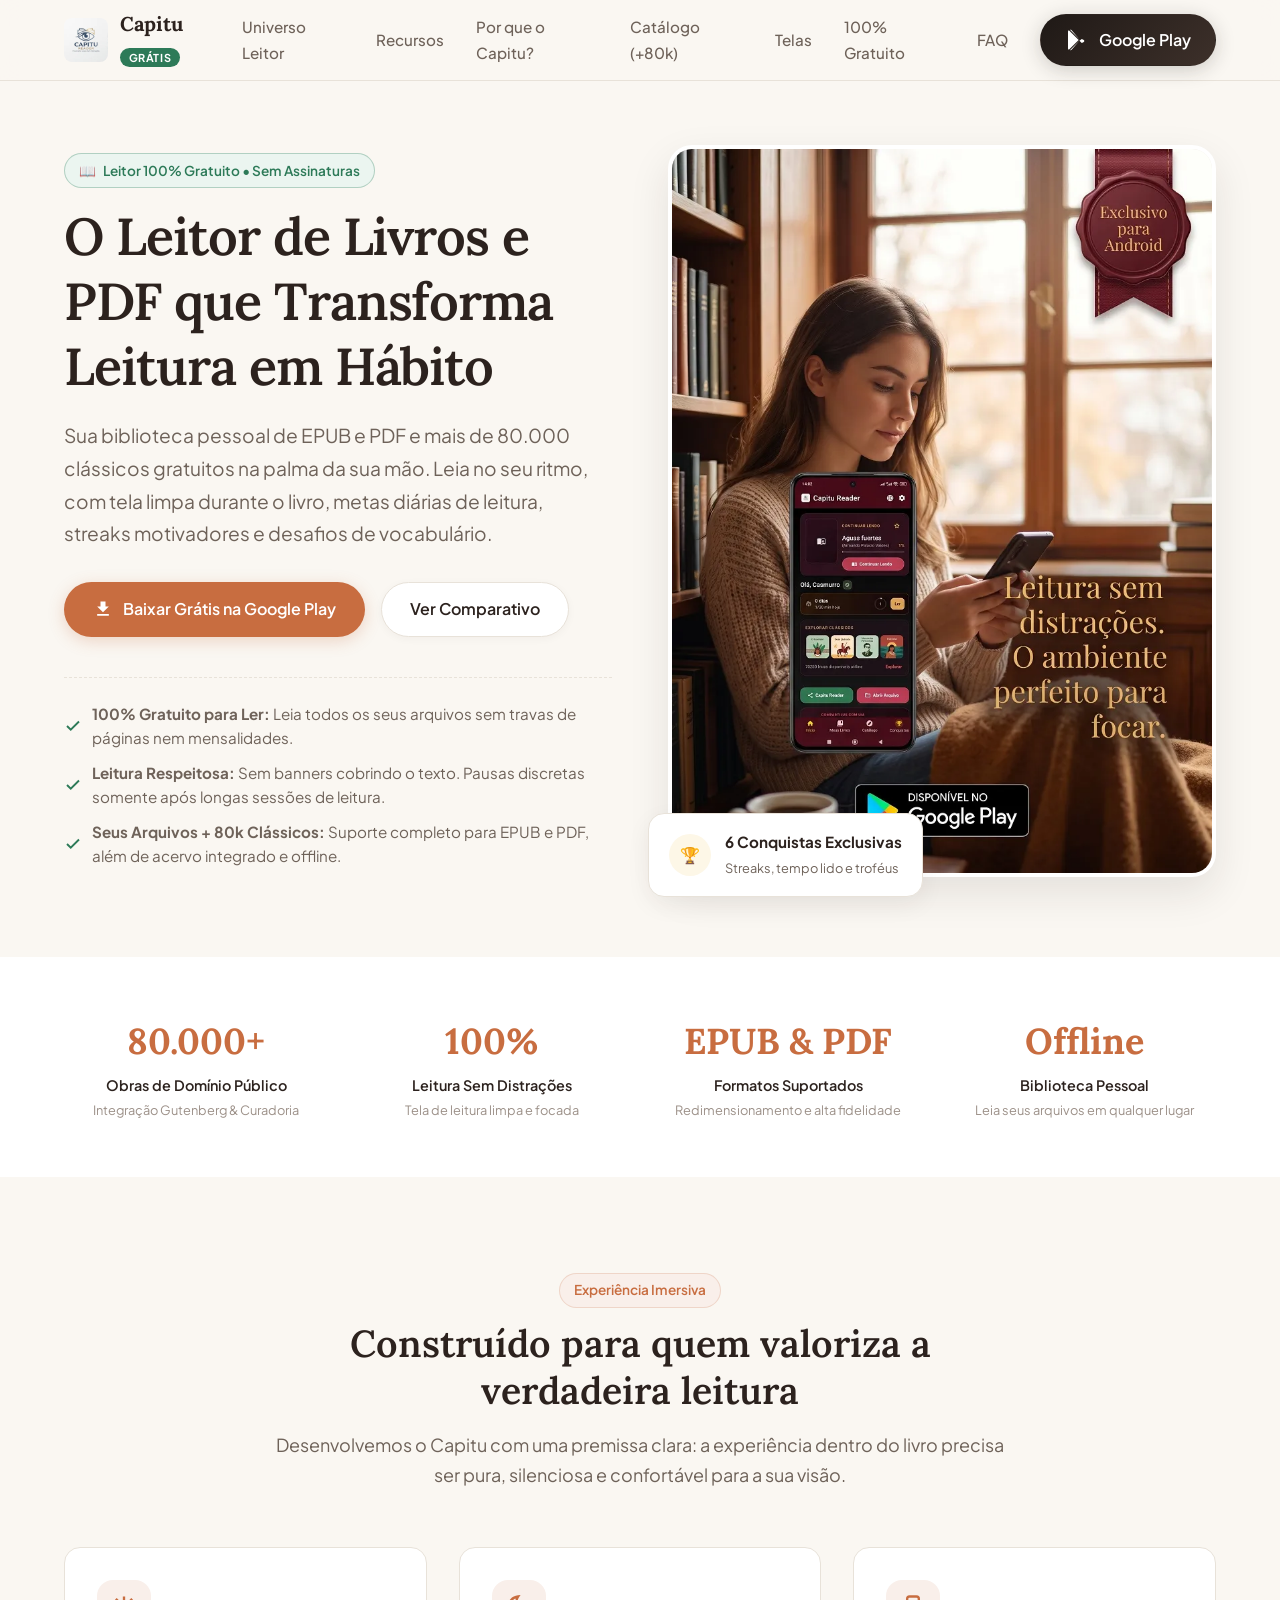
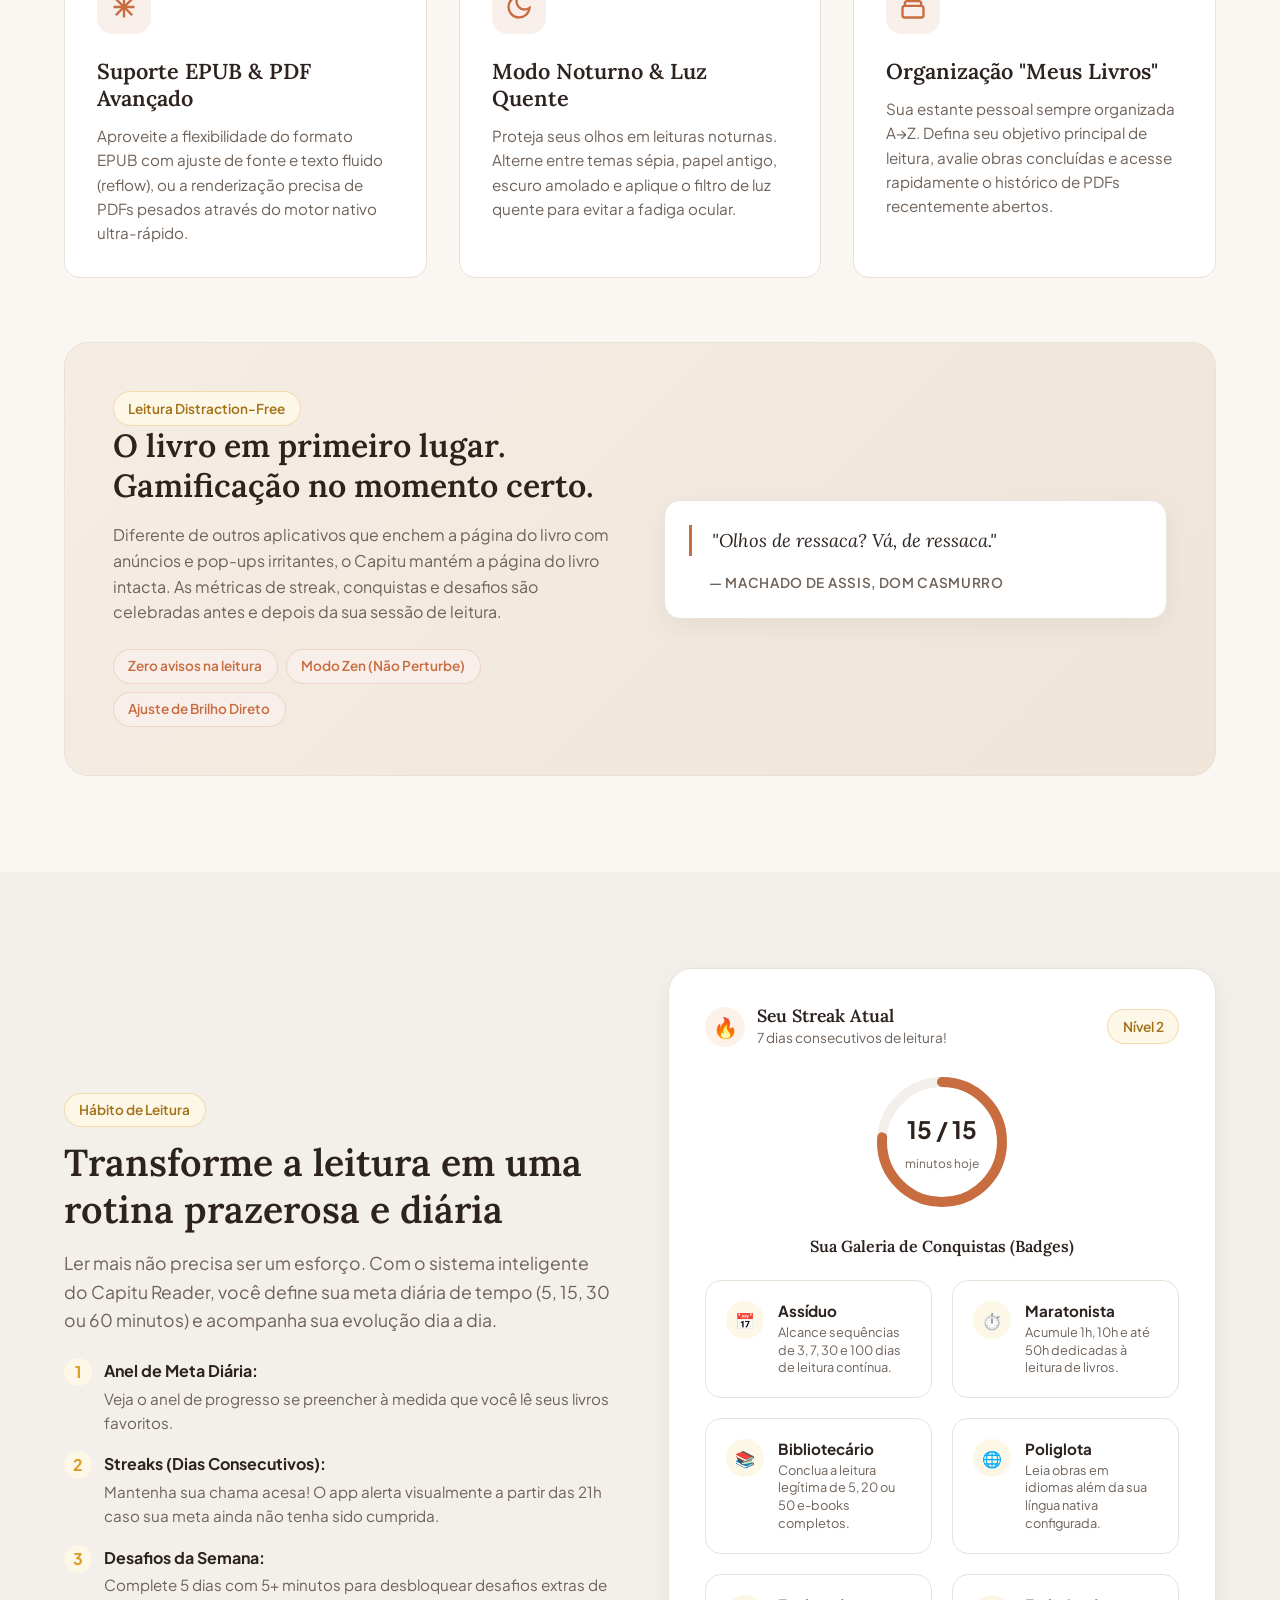
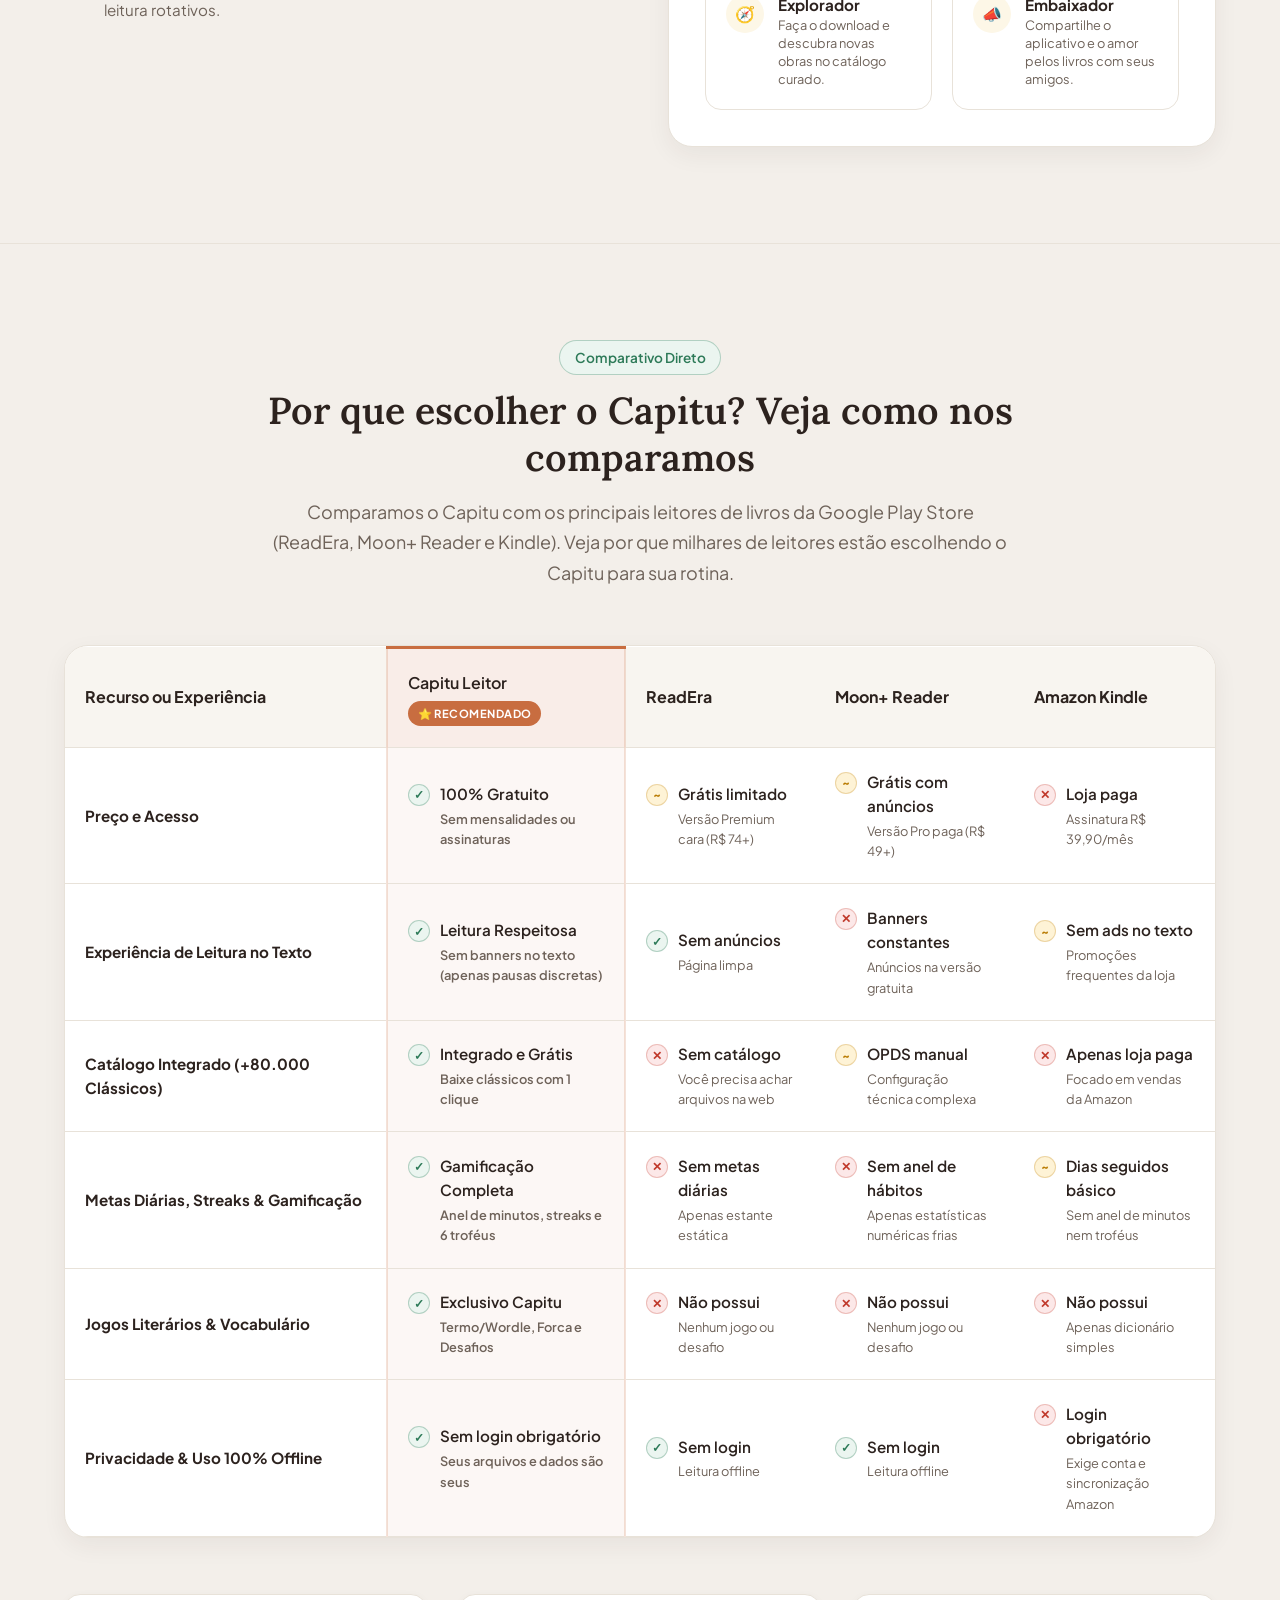
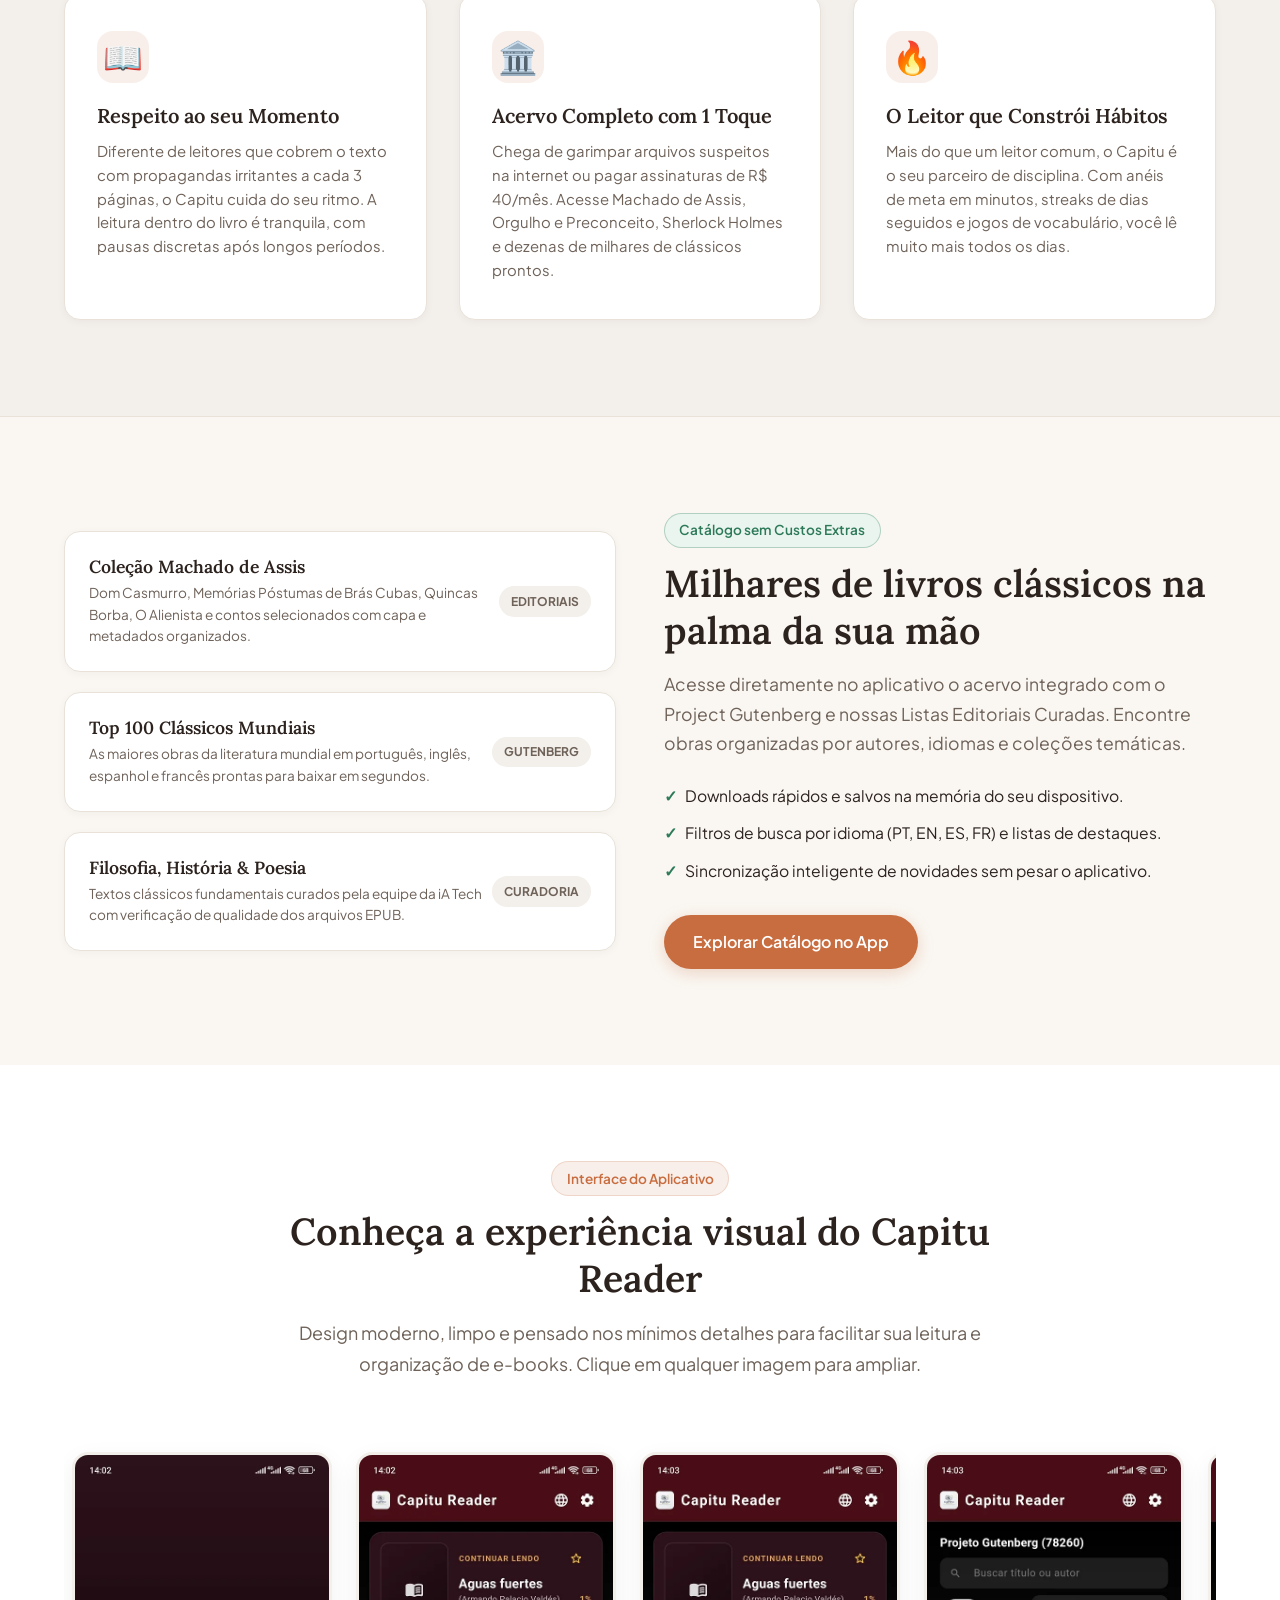
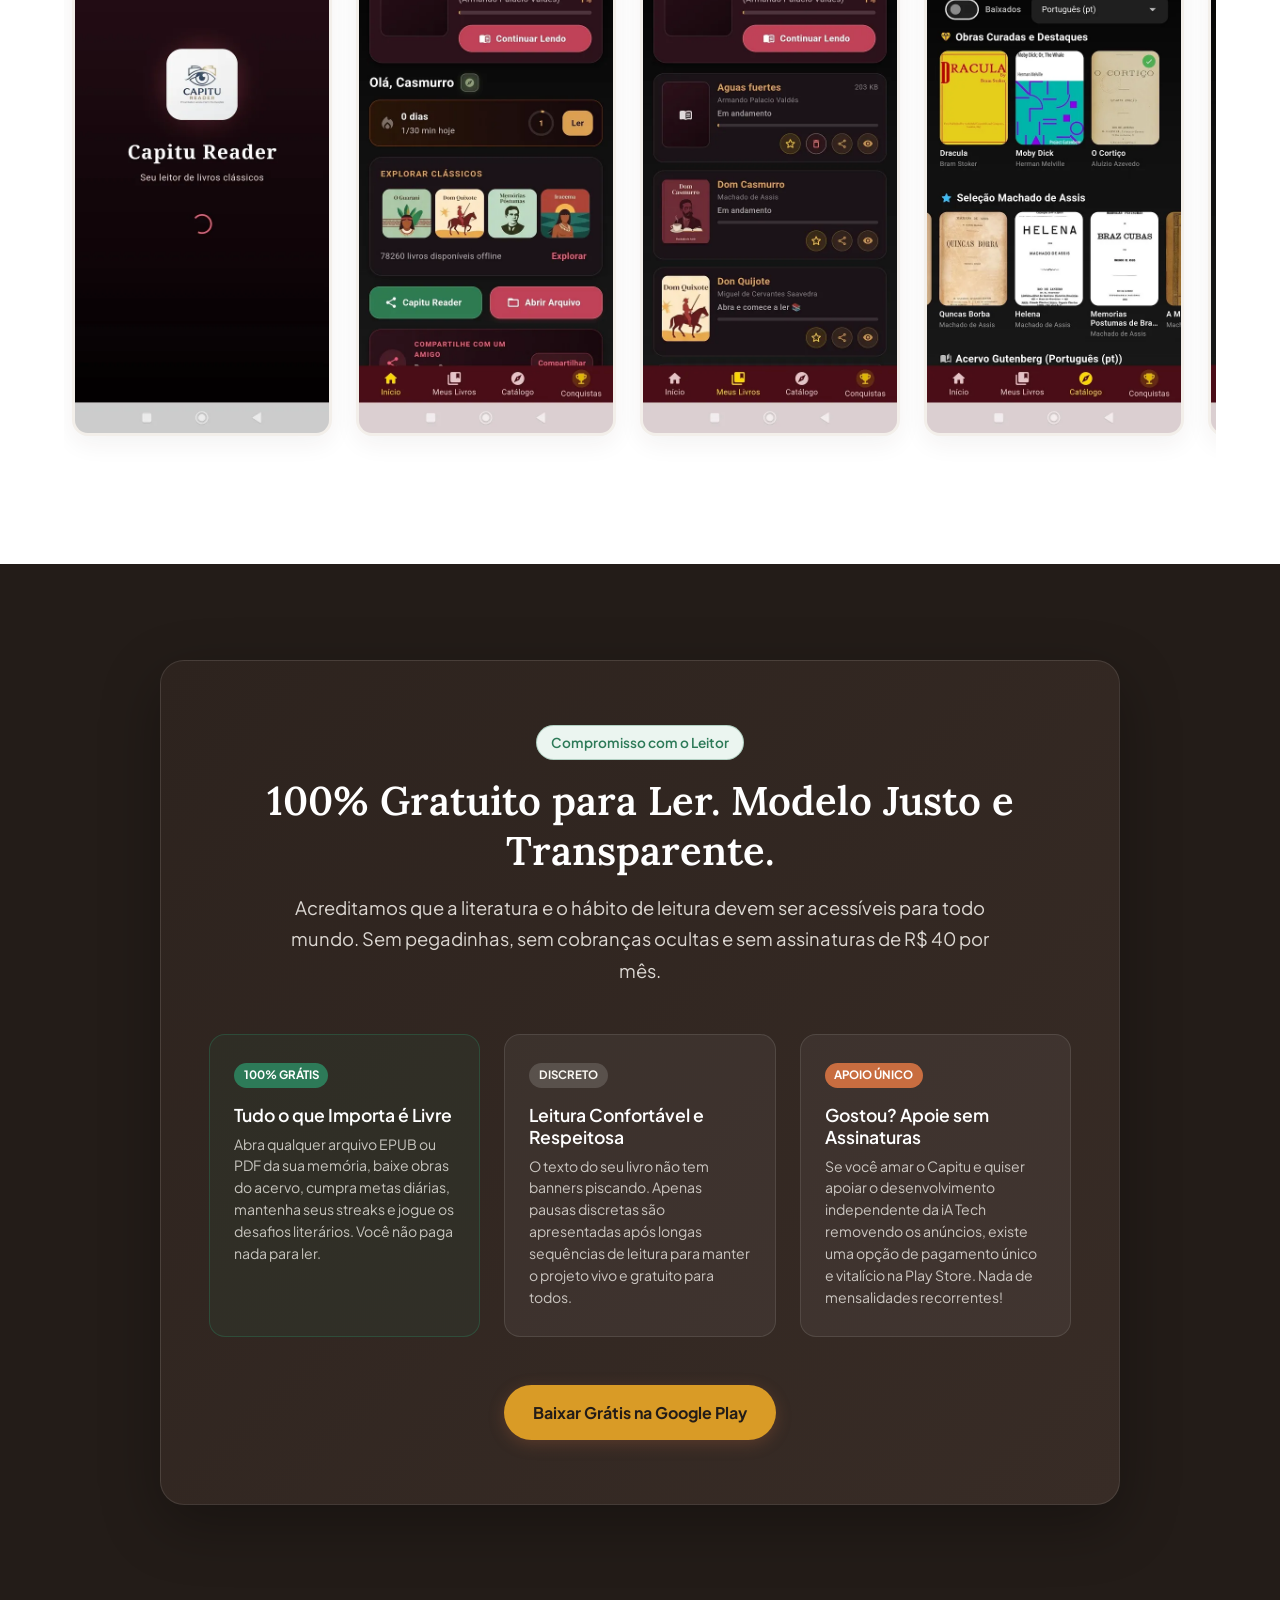
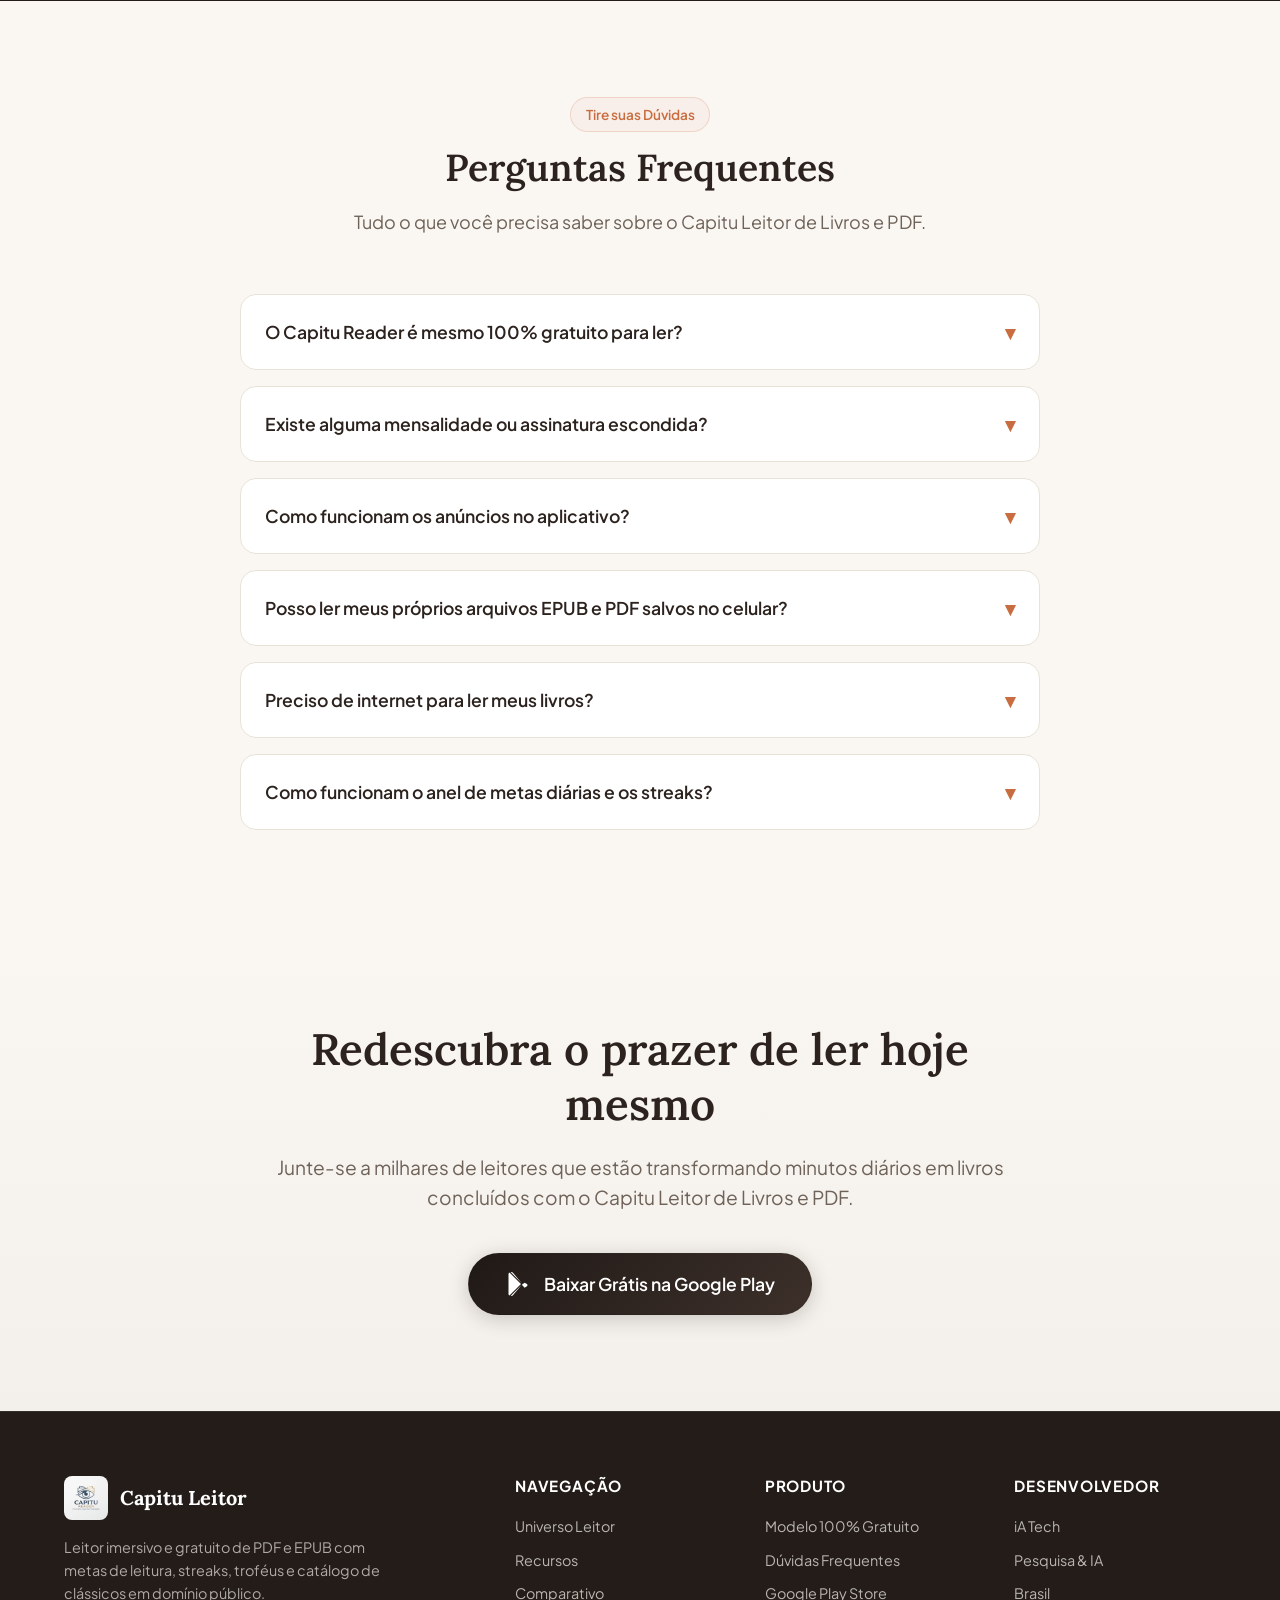
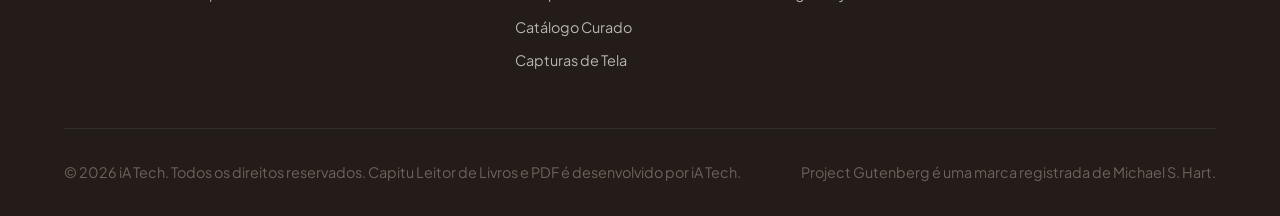
==== commit 871c7f0c: "alterações-conversao" ====
--- a/index.html
+++ b/index.html
@@ -4,13 +4,13 @@
 <head>
   <meta charset="UTF-8">
   <meta name="viewport" content="width=device-width, initial-scale=1.0">
-  <title>Leitor de Livros e PDF Capitu PREMIUM — Leitor Imersivo & Catálogo Curado</title>
+  <title>Capitu Leitor de Livros e PDF — Leitor Imersivo, Gratuito e sem Distrações</title>
 
   <!-- SEO & Metatags -->
   <meta name="description"
-    content="Baixe o Leitor de Livros e PDF Capitu, um leitor PREMIUM na Google Play. O leitor imersivo de PDF e EPUB com hábitos de leitura gamificados, meta diária, conquistas e milhares de obras clássicas curadas.">
+    content="Baixe grátis o Capitu Leitor de Livros e PDF na Google Play. O leitor imersivo de EPUB e PDF com metas diárias de leitura, streaks, mais de 80.000 clássicos gratuitos e jogos literários.">
   <meta name="keywords"
-    content="Leitor de Livros e PDF Capitu, Leitor de Livros e PDF Capitu experiência PREMIUM, leitor de epub, leitor de pdf android, livros gratis, dom casmurro, machado de assis, project gutenberg, habito de leitura, iA Tech">
+    content="leitor de livros, leitor de epub android, leitor de pdf gratis, leitor de livros gratuito, readera alternativa, moon reader alternativa, livros gratis, dom casmurro, machado de assis, habito de leitura, iA Tech">
   <meta name="author" content="iA Tech">
   <meta name="robots" content="index, follow">
   <meta name="theme-color" content="#FAF7F2">
@@ -20,16 +20,16 @@
   <meta property="og:type" content="website">
   <meta property="og:url" content="https://capitu-reader.com.br/">
   <meta property="og:title"
-    content="Leitor de Livros e PDF Capitu, experiência PREMIUM — O Leitor Imersivo de Clássicos">
+    content="Capitu Leitor de Livros e PDF — Gratuito, Fluido e sem Distrações">
   <meta property="og:description"
-    content="Leia PDFs e EPUBs sem distrações, desenvolva metas diárias de leitura e acesse um acervo curado de clássicos em domínio público.">
+    content="Leia PDFs e EPUBs gratuitamente, construa seu hábito diário com metas e streaks e acesse mais de 80.000 clássicos da literatura.">
   <meta property="og:image" content="images/mulher-sentada-lendo.webp">
 
   <!-- Twitter Card Tags -->
   <meta name="twitter:card" content="summary_large_image">
-  <meta name="twitter:title" content="Leitor de Livros e PDF Capitu, experiência PREMIUM">
+  <meta name="twitter:title" content="Capitu Leitor de Livros e PDF — O Leitor Gratuito de Clássicos">
   <meta name="twitter:description"
-    content="O leitor definitivo para quem ama literatura. PDF, EPUB, metas diárias, conquistas e curadoria editorial.">
+    content="O leitor definitivo para quem ama literatura. PDF, EPUB, metas diárias, streaks, acervo clássico gratuito e sem assinaturas.">
   <meta name="twitter:image" content="images/mulher-sentada-lendo.webp">
 
   <!-- Favicon & Touch Icon -->
@@ -51,7 +51,7 @@
   {
     "@context": "https://schema.org",
     "@type": "SoftwareApplication",
-    "name": "Leitor de Livros e PDF Capitu",
+    "name": "Capitu Leitor de Livros e PDF",
     "operatingSystem": "Android",
     "applicationCategory": "BooksApplication",
     "offers": {
@@ -64,7 +64,7 @@
       "name": "iA Tech",
       "url": "https://iatech.com.br/"
     },
-    "description": "Leitor de e-books em PDF e EPUB sem distrações, com gamificação de hábitos de leitura, metas diárias, troféus e catálogo curado de obras clássicas.",
+    "description": "Leitor gratuito de e-books em PDF e EPUB sem distrações, com gamificação de hábitos de leitura, metas diárias, troféus e catálogo de obras clássicas.",
     "downloadUrl": "https://play.google.com/store/apps/details?id=br.com.iatech.capitureader&pcampaignid=web_share"
   }
   </script>
@@ -92,8 +92,8 @@
   <header class="header">
     <div class="container header-container">
       <a href="#" class="logo" id="header-logo">
-        <img src="images/logo.webp" alt="Logo Leitor de Livros e PDF Capitu, experiência PREMIUM" class="logo-img">
-        <span>Capitu <span class="logo-tag">PREMIUM</span></span>
+        <img src="images/logo.webp" alt="Logo Capitu Leitor de Livros e PDF" class="logo-img">
+        <span>Capitu <span class="logo-tag">GRÁTIS</span></span>
       </a>
 
       <button class="mobile-toggle" id="mobile-toggle" aria-label="Abrir menu de navegação" aria-expanded="false">
@@ -104,9 +104,10 @@
         <ul class="nav-menu" id="nav-menu">
           <li><a href="universo-leitor.html" class="nav-link">Universo Leitor</a></li>
           <li><a href="#recursos" class="nav-link">Recursos</a></li>
-          <li><a href="#catalogo" class="nav-link">Catálogo Curado</a></li>
-          <li><a href="#capturas" class="nav-link">Capturas de Tela</a></li>
-          <li><a href="#premium" class="nav-link">Versão Premium</a></li>
+          <li><a href="#comparativo" class="nav-link">Por que o Capitu?</a></li>
+          <li><a href="#catalogo" class="nav-link">Catálogo (+80k)</a></li>
+          <li><a href="#capturas" class="nav-link">Telas</a></li>
+          <li><a href="#modelo-justo" class="nav-link">100% Gratuito</a></li>
           <li><a href="#faq" class="nav-link">FAQ</a></li>
           <li>
             <a href="https://play.google.com/store/apps/details?id=br.com.iatech.capitureader&pcampaignid=web_share"
@@ -127,17 +128,17 @@
   <section class="hero">
     <div class="container hero-grid">
       <div class="hero-content">
-        <div class="badge">
-          <span>📖</span> Leitura Imersiva • Curadoria Digital
+        <div class="badge badge-green">
+          <span>📖</span> Leitor 100% Gratuito • Sem Assinaturas
         </div>
 
         <h1 class="hero-title">
-          Leitor de Livros e PDF Capitu <span>PREMIUM</span>
+          O Leitor de Livros e PDF que Transforma Leitura em Hábito
         </h1>
 
         <p class="hero-description">
-          Sua biblioteca de clássicos e o hábito de leitura diário que você sempre quis. Um leitor imersivo, livre de
-          distrações na hora da leitura e repleto de conquistas fora dela.
+          Sua biblioteca pessoal de EPUB e PDF e mais de 80.000 clássicos gratuitos na palma da sua mão. Leia no seu ritmo,
+          com tela limpa durante o livro, metas diárias de leitura, streaks motivadores e desafios de vocabulário.
         </p>
 
         <div class="hero-actions">
@@ -146,9 +147,9 @@
             <svg width="20" height="20" viewBox="0 0 24 24" fill="currentColor">
               <path d="M5 20h14v-2H5v2zM19 9h-4V3H9v6H5l7 7 7-7z" />
             </svg>
-            Baixar na Google Play Store
+            Baixar Grátis na Google Play
           </a>
-          <a href="#recursos" class="btn btn-secondary">Conhecer Recursos</a>
+          <a href="#comparativo" class="btn btn-secondary">Ver Comparativo</a>
         </div>
 
         <div class="hero-features-list">
@@ -156,21 +157,19 @@
             <svg viewBox="0 0 24 24" fill="none" stroke="currentColor" stroke-width="2.5">
               <polyline points="20 6 9 17 4 12"></polyline>
             </svg>
-            <span><strong>Suporte Completo:</strong> Leitores dedicados para EPUB (reflow) e PDF (mecanismo
-              pdfrx).</span>
+            <span><strong>100% Gratuito para Ler:</strong> Leia todos os seus arquivos sem travas de páginas nem mensalidades.</span>
           </div>
           <div class="hero-feature-item">
             <svg viewBox="0 0 24 24" fill="none" stroke="currentColor" stroke-width="2.5">
               <polyline points="20 6 9 17 4 12"></polyline>
             </svg>
-            <span><strong>Conforto Visual:</strong> Luz quente noturna, temas personalizáveis e modo Zen/DND.</span>
+            <span><strong>Leitura Respeitosa:</strong> Sem banners cobrindo o texto. Pausas discretas somente após longas sessões de leitura.</span>
           </div>
           <div class="hero-feature-item">
             <svg viewBox="0 0 24 24" fill="none" stroke="currentColor" stroke-width="2.5">
               <polyline points="20 6 9 17 4 12"></polyline>
             </svg>
-            <span><strong>Privacidade & Offline:</strong> Leia seus arquivos locais a qualquer hora sem precisar de
-              conta online.</span>
+            <span><strong>Seus Arquivos + 80k Clássicos:</strong> Suporte completo para EPUB e PDF, além de acervo integrado e offline.</span>
           </div>
         </div>
       </div>
@@ -408,6 +407,299 @@
               </div>
             </div>
           </div>
+        </div>
+      </div>
+    </div>
+  </section>
+
+  <!-- Seção Comparativa: Capitu vs. Outros Leitores da Play Store -->
+  <section class="comparison-section" id="comparativo">
+    <div class="container">
+      <div class="section-header">
+        <div class="badge badge-green">Comparativo Direto</div>
+        <h2>Por que escolher o Capitu? Veja como nos comparamos</h2>
+        <p>Comparamos o Capitu com os principais leitores de livros da Google Play Store (ReadEra, Moon+ Reader e Kindle). Veja por que milhares de leitores estão escolhendo o Capitu para sua rotina.</p>
+      </div>
+
+      <!-- Tabela Comparativa Responsiva -->
+      <div class="comparison-table-container">
+        <table class="comparison-table">
+          <thead>
+            <tr>
+              <th class="col-feature">Recurso ou Experiência</th>
+              <th class="col-capitu">
+                <div class="col-capitu-header">
+                  <span>Capitu Leitor</span>
+                  <span class="col-capitu-badge">⭐ Recomendado</span>
+                </div>
+              </th>
+              <th>ReadEra</th>
+              <th>Moon+ Reader</th>
+              <th>Amazon Kindle</th>
+            </tr>
+          </thead>
+          <tbody>
+            <tr>
+              <td><strong>Preço e Acesso</strong></td>
+              <td class="col-capitu">
+                <div class="comp-status">
+                  <span class="comp-icon yes">✓</span>
+                  <div class="comp-text">
+                    <span class="comp-title">100% Gratuito</span>
+                    <span class="comp-sub">Sem mensalidades ou assinaturas</span>
+                  </div>
+                </div>
+              </td>
+              <td>
+                <div class="comp-status">
+                  <span class="comp-icon partial">~</span>
+                  <div class="comp-text">
+                    <span class="comp-title">Grátis limitado</span>
+                    <span class="comp-sub">Versão Premium cara (R$ 74+)</span>
+                  </div>
+                </div>
+              </td>
+              <td>
+                <div class="comp-status">
+                  <span class="comp-icon partial">~</span>
+                  <div class="comp-text">
+                    <span class="comp-title">Grátis com anúncios</span>
+                    <span class="comp-sub">Versão Pro paga (R$ 49+)</span>
+                  </div>
+                </div>
+              </td>
+              <td>
+                <div class="comp-status">
+                  <span class="comp-icon no">✕</span>
+                  <div class="comp-text">
+                    <span class="comp-title">Loja paga</span>
+                    <span class="comp-sub">Assinatura R$ 39,90/mês</span>
+                  </div>
+                </div>
+              </td>
+            </tr>
+
+            <tr>
+              <td><strong>Experiência de Leitura no Texto</strong></td>
+              <td class="col-capitu">
+                <div class="comp-status">
+                  <span class="comp-icon yes">✓</span>
+                  <div class="comp-text">
+                    <span class="comp-title">Leitura Respeitosa</span>
+                    <span class="comp-sub">Sem banners no texto (apenas pausas discretas)</span>
+                  </div>
+                </div>
+              </td>
+              <td>
+                <div class="comp-status">
+                  <span class="comp-icon yes">✓</span>
+                  <div class="comp-text">
+                    <span class="comp-title">Sem anúncios</span>
+                    <span class="comp-sub">Página limpa</span>
+                  </div>
+                </div>
+              </td>
+              <td>
+                <div class="comp-status">
+                  <span class="comp-icon no">✕</span>
+                  <div class="comp-text">
+                    <span class="comp-title">Banners constantes</span>
+                    <span class="comp-sub">Anúncios na versão gratuita</span>
+                  </div>
+                </div>
+              </td>
+              <td>
+                <div class="comp-status">
+                  <span class="comp-icon partial">~</span>
+                  <div class="comp-text">
+                    <span class="comp-title">Sem ads no texto</span>
+                    <span class="comp-sub">Promoções frequentes da loja</span>
+                  </div>
+                </div>
+              </td>
+            </tr>
+
+            <tr>
+              <td><strong>Catálogo Integrado (+80.000 Clássicos)</strong></td>
+              <td class="col-capitu">
+                <div class="comp-status">
+                  <span class="comp-icon yes">✓</span>
+                  <div class="comp-text">
+                    <span class="comp-title">Integrado e Grátis</span>
+                    <span class="comp-sub">Baixe clássicos com 1 clique</span>
+                  </div>
+                </div>
+              </td>
+              <td>
+                <div class="comp-status">
+                  <span class="comp-icon no">✕</span>
+                  <div class="comp-text">
+                    <span class="comp-title">Sem catálogo</span>
+                    <span class="comp-sub">Você precisa achar arquivos na web</span>
+                  </div>
+                </div>
+              </td>
+              <td>
+                <div class="comp-status">
+                  <span class="comp-icon partial">~</span>
+                  <div class="comp-text">
+                    <span class="comp-title">OPDS manual</span>
+                    <span class="comp-sub">Configuração técnica complexa</span>
+                  </div>
+                </div>
+              </td>
+              <td>
+                <div class="comp-status">
+                  <span class="comp-icon no">✕</span>
+                  <div class="comp-text">
+                    <span class="comp-title">Apenas loja paga</span>
+                    <span class="comp-sub">Focado em vendas da Amazon</span>
+                  </div>
+                </div>
+              </td>
+            </tr>
+
+            <tr>
+              <td><strong>Metas Diárias, Streaks & Gamificação</strong></td>
+              <td class="col-capitu">
+                <div class="comp-status">
+                  <span class="comp-icon yes">✓</span>
+                  <div class="comp-text">
+                    <span class="comp-title">Gamificação Completa</span>
+                    <span class="comp-sub">Anel de minutos, streaks e 6 troféus</span>
+                  </div>
+                </div>
+              </td>
+              <td>
+                <div class="comp-status">
+                  <span class="comp-icon no">✕</span>
+                  <div class="comp-text">
+                    <span class="comp-title">Sem metas diárias</span>
+                    <span class="comp-sub">Apenas estante estática</span>
+                  </div>
+                </div>
+              </td>
+              <td>
+                <div class="comp-status">
+                  <span class="comp-icon no">✕</span>
+                  <div class="comp-text">
+                    <span class="comp-title">Sem anel de hábitos</span>
+                    <span class="comp-sub">Apenas estatísticas numéricas frias</span>
+                  </div>
+                </div>
+              </td>
+              <td>
+                <div class="comp-status">
+                  <span class="comp-icon partial">~</span>
+                  <div class="comp-text">
+                    <span class="comp-title">Dias seguidos básico</span>
+                    <span class="comp-sub">Sem anel de minutos nem troféus</span>
+                  </div>
+                </div>
+              </td>
+            </tr>
+
+            <tr>
+              <td><strong>Jogos Literários & Vocabulário</strong></td>
+              <td class="col-capitu">
+                <div class="comp-status">
+                  <span class="comp-icon yes">✓</span>
+                  <div class="comp-text">
+                    <span class="comp-title">Exclusivo Capitu</span>
+                    <span class="comp-sub">Termo/Wordle, Forca e Desafios</span>
+                  </div>
+                </div>
+              </td>
+              <td>
+                <div class="comp-status">
+                  <span class="comp-icon no">✕</span>
+                  <div class="comp-text">
+                    <span class="comp-title">Não possui</span>
+                    <span class="comp-sub">Nenhum jogo ou desafio</span>
+                  </div>
+                </div>
+              </td>
+              <td>
+                <div class="comp-status">
+                  <span class="comp-icon no">✕</span>
+                  <div class="comp-text">
+                    <span class="comp-title">Não possui</span>
+                    <span class="comp-sub">Nenhum jogo ou desafio</span>
+                  </div>
+                </div>
+              </td>
+              <td>
+                <div class="comp-status">
+                  <span class="comp-icon no">✕</span>
+                  <div class="comp-text">
+                    <span class="comp-title">Não possui</span>
+                    <span class="comp-sub">Apenas dicionário simples</span>
+                  </div>
+                </div>
+              </td>
+            </tr>
+
+            <tr>
+              <td><strong>Privacidade & Uso 100% Offline</strong></td>
+              <td class="col-capitu">
+                <div class="comp-status">
+                  <span class="comp-icon yes">✓</span>
+                  <div class="comp-text">
+                    <span class="comp-title">Sem login obrigatório</span>
+                    <span class="comp-sub">Seus arquivos e dados são seus</span>
+                  </div>
+                </div>
+              </td>
+              <td>
+                <div class="comp-status">
+                  <span class="comp-icon yes">✓</span>
+                  <div class="comp-text">
+                    <span class="comp-title">Sem login</span>
+                    <span class="comp-sub">Leitura offline</span>
+                  </div>
+                </div>
+              </td>
+              <td>
+                <div class="comp-status">
+                  <span class="comp-icon yes">✓</span>
+                  <div class="comp-text">
+                    <span class="comp-title">Sem login</span>
+                    <span class="comp-sub">Leitura offline</span>
+                  </div>
+                </div>
+              </td>
+              <td>
+                <div class="comp-status">
+                  <span class="comp-icon no">✕</span>
+                  <div class="comp-text">
+                    <span class="comp-title">Login obrigatório</span>
+                    <span class="comp-sub">Exige conta e sincronização Amazon</span>
+                  </div>
+                </div>
+              </td>
+            </tr>
+          </tbody>
+        </table>
+      </div>
+
+      <!-- 3 Grandes Motivos para Usar o Capitu -->
+      <div class="comparison-cards-grid">
+        <div class="comp-card">
+          <div class="comp-card-icon">📖</div>
+          <h3>Respeito ao seu Momento</h3>
+          <p>Diferente de leitores que cobrem o texto com propagandas irritantes a cada 3 páginas, o Capitu cuida do seu ritmo. A leitura dentro do livro é tranquila, com pausas discretas após longos períodos.</p>
+        </div>
+
+        <div class="comp-card">
+          <div class="comp-card-icon">🏛️</div>
+          <h3>Acervo Completo com 1 Toque</h3>
+          <p>Chega de garimpar arquivos suspeitos na internet ou pagar assinaturas de R$ 40/mês. Acesse Machado de Assis, Orgulho e Preconceito, Sherlock Holmes e dezenas de milhares de clássicos prontos.</p>
+        </div>
+
+        <div class="comp-card">
+          <div class="comp-card-icon">🔥</div>
+          <h3>O Leitor que Constrói Hábitos</h3>
+          <p>Mais do que um leitor comum, o Capitu é o seu parceiro de disciplina. Com anéis de meta em minutos, streaks de dias seguidos e jogos de vocabulário, você lê muito mais todos os dias.</p>
         </div>
       </div>
     </div>
@@ -539,34 +831,40 @@
     </div>
   </div>
 
-  <!-- Seção 5: Versão Premium -->
-  <section class="premium-section" id="premium">
+  <!-- Seção 5: Modelo Transparente & Justo -->
+  <section class="fair-model-section" id="modelo-justo">
     <div class="container">
-      <div class="premium-card-wrapper">
-        <span class="badge badge-gold">Investimento Único</span>
-        <h2>Leitor de Livros e PDF Capitu, experiência PREMIUM</h2>
-        <p>Apoie o desenvolvimento independente da iA Tech e desfrute de uma experiência totalmente livre de anúncios e
-          interrupções.</p>
-
-        <div class="premium-features-grid">
-          <div class="premium-feature-box">
-            <h4>Sem Anúncios</h4>
-            <p>Remoção total e definitiva de anúncios nativos e intersticiais no aplicativo.</p>
-          </div>
-          <div class="premium-feature-box">
-            <h4>Pagamento Único</h4>
-            <p>Sem assinaturas mensais. Um único pagamento vitalício diretamente na Google Play.</p>
-          </div>
-          <div class="premium-feature-box">
-            <h4>Recursos Futuros</h4>
-            <p>Garantia de acesso antecipado às futuras expansões e recursos premium do app.</p>
+      <div class="fair-card-wrapper">
+        <span class="badge badge-green">Compromisso com o Leitor</span>
+        <h2>100% Gratuito para Ler. Modelo Justo e Transparente.</h2>
+        <p class="fair-intro">
+          Acreditamos que a literatura e o hábito de leitura devem ser acessíveis para todo mundo. Sem pegadinhas, sem cobranças ocultas e sem assinaturas de R$ 40 por mês.
+        </p>
+
+        <div class="fair-features-grid">
+          <div class="fair-feature-box highlight-box">
+            <span class="fair-tag fair-tag-free">100% Grátis</span>
+            <h4>Tudo o que Importa é Livre</h4>
+            <p>Abra qualquer arquivo EPUB ou PDF da sua memória, baixe obras do acervo, cumpra metas diárias, mantenha seus streaks e jogue os desafios literários. Você não paga nada para ler.</p>
+          </div>
+
+          <div class="fair-feature-box">
+            <span class="fair-tag fair-tag-neutral">Discreto</span>
+            <h4>Leitura Confortável e Respeitosa</h4>
+            <p>O texto do seu livro não tem banners piscando. Apenas pausas discretas são apresentadas após longas sequências de leitura para manter o projeto vivo e gratuito para todos.</p>
+          </div>
+
+          <div class="fair-feature-box">
+            <span class="fair-tag fair-tag-support">Apoio Único</span>
+            <h4>Gostou? Apoie sem Assinaturas</h4>
+            <p>Se você amar o Capitu e quiser apoiar o desenvolvimento independente da iA Tech removendo os anúncios, existe uma opção de pagamento único e vitalício na Play Store. Nada de mensalidades recorrentes!</p>
           </div>
         </div>
 
         <a href="https://play.google.com/store/apps/details?id=br.com.iatech.capitureader&pcampaignid=web_share"
           target="_blank" rel="noopener noreferrer" class="btn btn-primary"
-          style="background-color: var(--color-gold); color: #231C18;" data-location="premium_box">
-          Obter Versão Premium na Google Play
+          style="background-color: var(--color-gold); color: #231C18; font-weight: 700;" data-location="fair_model_box">
+          Baixar Grátis na Google Play
         </a>
       </div>
     </div>
@@ -578,63 +876,67 @@
       <div class="section-header">
         <div class="badge">Tire suas Dúvidas</div>
         <h2>Perguntas Frequentes</h2>
-        <p>Tudo o que você precisa saber sobre o Leitor de Livros e PDF Capitu, experiência PREMIUM.</p>
+        <p>Tudo o que você precisa saber sobre o Capitu Leitor de Livros e PDF.</p>
       </div>
 
       <div class="faq-list">
         <div class="faq-item">
           <button class="faq-question">
-            <span>O Capitu Reader é gratuito para usar?</span>
+            <span>O Capitu Reader é mesmo 100% gratuito para ler?</span>
             <span class="faq-icon">▾</span>
           </button>
           <div class="faq-answer">
-            <p>Sim! Você pode baixar o aplicativo gratuitamente na Google Play Store, ler seus próprios arquivos EPUB e
-              PDF e acessar todo o catálogo curado de obras clássicas de domínio público sem pagar nada.</p>
+            <p>Sim! Você pode baixar o aplicativo gratuitamente na Google Play Store, ler todos os seus próprios arquivos EPUB e PDF e baixar milhares de obras clássicas de domínio público sem pagar absolutamente nada.</p>
           </div>
         </div>
 
         <div class="faq-item">
           <button class="faq-question">
-            <span>Quais formatos de e-book são suportados?</span>
+            <span>Existe alguma mensalidade ou assinatura escondida?</span>
             <span class="faq-icon">▾</span>
           </button>
           <div class="faq-answer">
-            <p>O aplicativo oferece suporte completo ao formato EPUB (com ajuste dinâmico de texto, tamanho de fonte e
-              temas) e ao formato PDF (renderizado em alta fidelidade pelo mecanismo nativo pdfrx).</p>
+            <p>Não! Ao contrário de outros apps que cobram R$ 30 a R$ 50 todo mês, o Capitu não possui nenhuma assinatura recorrente. O aplicativo é gratuito. Para quem deseja apoiar o projeto e remover todos os anúncios, há apenas uma opção de compra única simbólica e vitalícia diretamente na Play Store.</p>
           </div>
         </div>
 
         <div class="faq-item">
           <button class="faq-question">
-            <span>Preciso de conexão com a internet para ler?</span>
+            <span>Como funcionam os anúncios no aplicativo?</span>
             <span class="faq-icon">▾</span>
           </button>
           <div class="faq-answer">
-            <p>Não. Todos os seus livros locais e obras já baixadas do catálogo ficam armazenados no seu dispositivo e
-              podem ser lidos 100% offline em viagens, voos ou locais sem sinal.</p>
+            <p>Respeitamos profundamente a sua imersão. Enquanto você lê o livro, nenhum banner fica piscando na sua tela ou cobrindo o texto. O app apresenta pausas discretas apenas após longas sequências de leitura ou em transições de menus, de forma suave e sem prejudicar sua concentração.</p>
           </div>
         </div>
 
         <div class="faq-item">
           <button class="faq-question">
-            <span>Como funciona a gamificação e os Streaks?</span>
+            <span>Posso ler meus próprios arquivos EPUB e PDF salvos no celular?</span>
             <span class="faq-icon">▾</span>
           </button>
           <div class="faq-answer">
-            <p>Você escolhe sua meta diária de leitura (ex: 15 minutos). A cada dia que cumpre a meta, sua sequência
-              (streak) aumenta. À medida que você lê, desbloqueia até 6 troféus/badges diferentes (Assíduo, Maratonista,
-              Bibliotecário, Poliglota, Explorador e Embaixador) para celebrar sua dedicação.</p>
+            <p>Com certeza! O Capitu possui um leitor robusto com reflow dinâmico para EPUB e um mecanismo nativo ultra-rápido para PDF. Basta selecionar seus arquivos do dispositivo para começar a ler na hora.</p>
           </div>
         </div>
 
         <div class="faq-item">
           <button class="faq-question">
-            <span>O que está incluso na Versão Premium?</span>
+            <span>Preciso de internet para ler meus livros?</span>
             <span class="faq-icon">▾</span>
           </button>
           <div class="faq-answer">
-            <p>A compra da Versão Premium é um pagamento único (sem mensalidade) feito via Google Play IAP. Ela remove
-              todos os anúncios do aplicativo e garante acesso antecipado aos futuros recursos exclusivos.</p>
+            <p>Não. Todos os seus livros locais e obras que você baixou do catálogo ficam salvos no seu aparelho e funcionam 100% offline — perfeito para viagens, voos ou metrô.</p>
+          </div>
+        </div>
+
+        <div class="faq-item">
+          <button class="faq-question">
+            <span>Como funcionam o anel de metas diárias e os streaks?</span>
+            <span class="faq-icon">▾</span>
+          </button>
+          <div class="faq-answer">
+            <p>Você escolhe quantos minutos deseja ler por dia (5, 15, 30 ou 60 minutos). À medida que você lê, o anel se completa. Cumprindo sua meta todo dia, seu streak (dias consecutivos) aumenta e você desbloqueia troféus exclusivos para celebrar sua disciplina.</p>
           </div>
         </div>
       </div>
@@ -646,8 +948,7 @@
     <div class="container">
       <div class="cta-box">
         <h2 class="font-serif">Redescubra o prazer de ler hoje mesmo</h2>
-        <p>Junte-se a leitores que estão transformando minutos diários em livros concluídos com o Leitor de Livros e
-          PDF Capitu PREMIUM.</p>
+        <p>Junte-se a milhares de leitores que estão transformando minutos diários em livros concluídos com o Capitu Leitor de Livros e PDF.</p>
         <a href="https://play.google.com/store/apps/details?id=br.com.iatech.capitureader&pcampaignid=web_share"
           target="_blank" rel="noopener noreferrer" class="btn btn-playstore"
           style="font-size: 1.1rem; padding: 1rem 2.25rem;" data-location="cta_final">
@@ -668,17 +969,17 @@
         <div class="footer-brand">
           <a href="#" class="logo">
             <img src="images/logo.webp" alt="Capitu Logo" class="logo-img">
-            <span>Capitu PREMIUM</span>
+            <span>Capitu Leitor</span>
           </a>
-          <p>Leitor imersivo de PDF e EPUB com metas de leitura, troféus e catálogo curado de clássicos em domínio
-            público.</p>
+          <p>Leitor imersivo e gratuito de PDF e EPUB com metas de leitura, streaks, troféus e catálogo de clássicos em domínio público.</p>
         </div>
 
         <div class="footer-col">
           <h4>Navegação</h4>
           <ul class="footer-links">
+            <li><a href="universo-leitor.html">Universo Leitor</a></li>
             <li><a href="#recursos">Recursos</a></li>
-            <li><a href="#gamificacao">Gamificação</a></li>
+            <li><a href="#comparativo">Comparativo</a></li>
             <li><a href="#catalogo">Catálogo Curado</a></li>
             <li><a href="#capturas">Capturas de Tela</a></li>
           </ul>
@@ -687,7 +988,7 @@
         <div class="footer-col">
           <h4>Produto</h4>
           <ul class="footer-links">
-            <li><a href="#premium">Versão Premium</a></li>
+            <li><a href="#modelo-justo">Modelo 100% Gratuito</a></li>
             <li><a href="#faq">Dúvidas Frequentes</a></li>
             <li><a href="https://play.google.com/store/apps/details?id=br.com.iatech.capitureader&pcampaignid=web_share"
                 target="_blank" rel="noopener">Google Play Store</a></li>
@@ -705,8 +1006,7 @@
       </div>
 
       <div class="footer-bottom">
-        <p>&copy; 2026 iA Tech. Todos os direitos reservados. Leitor de Livros e PDF Capitu PREMIUM é uma marca iA Tech.
-        </p>
+        <p>&copy; 2026 iA Tech. Todos os direitos reservados. Capitu Leitor de Livros e PDF é desenvolvido por iA Tech.</p>
         <p>Project Gutenberg é uma marca registrada de Michael S. Hart.</p>
       </div>
     </div>
--- a/css/styles.css
+++ b/css/styles.css
@@ -1,5 +1,5 @@
 /* ==========================================================================
-   Capitu Leitor PDF/EPUB PREMIUM — Design System & Stylesheet
+   Capitu Leitor de Livros e PDF — Design System & Stylesheet
    Estética: Tons claros, inspiração em papel e leitura, tipografia requintada.
    ========================================================================== */
 
@@ -271,10 +271,10 @@
   font-family: var(--font-sans);
   font-weight: 700;
   letter-spacing: 0.05em;
-  background-color: var(--color-primary);
+  background-color: var(--color-green);
   color: #FFFFFF;
-  padding: 0.15rem 0.45rem;
-  border-radius: 4px;
+  padding: 0.18rem 0.55rem;
+  border-radius: var(--radius-pill);
   vertical-align: middle;
 }
 
@@ -900,41 +900,228 @@
 }
 
 /* --------------------------------------------------------------------------
-   11. Seção Versão Premium
+   10.1 Seção Comparativa (Capitu vs. Concorrentes da Play Store)
    -------------------------------------------------------------------------- */
-.premium-section {
+.comparison-section {
+  padding: 6rem 0;
+  background-color: var(--bg-surface-alt);
+  border-top: 1px solid var(--color-border);
+  border-bottom: 1px solid var(--color-border);
+}
+
+.comparison-table-container {
+  background-color: var(--bg-surface);
+  border: 1px solid var(--color-border);
+  border-radius: var(--radius-lg);
+  box-shadow: var(--shadow-md);
+  overflow-x: auto;
+  margin-bottom: 3.5rem;
+  -webkit-overflow-scrolling: touch;
+}
+
+.comparison-table {
+  width: 100%;
+  border-collapse: collapse;
+  text-align: left;
+  min-width: 760px;
+}
+
+.comparison-table th,
+.comparison-table td {
+  padding: 1.35rem 1.25rem;
+  border-bottom: 1px solid var(--color-border);
+  font-size: 0.95rem;
+  vertical-align: middle;
+}
+
+.comparison-table th {
+  background-color: #F8F5F0;
+  font-weight: 700;
+  color: var(--text-primary);
+  font-size: 1rem;
+}
+
+.comparison-table th.col-feature {
+  width: 28%;
+}
+
+.comparison-table th.col-capitu,
+.comparison-table td.col-capitu {
+  background-color: rgba(200, 109, 64, 0.05);
+  font-weight: 600;
+  color: var(--text-primary);
+  border-left: 2px solid rgba(200, 109, 64, 0.2);
+  border-right: 2px solid rgba(200, 109, 64, 0.2);
+}
+
+.comparison-table th.col-capitu {
+  background-color: rgba(200, 109, 64, 0.12);
+  border-top: 3px solid var(--color-primary);
+}
+
+.col-capitu-header {
+  display: flex;
+  flex-direction: column;
+  gap: 0.35rem;
+}
+
+.col-capitu-badge {
+  align-self: flex-start;
+  font-size: 0.7rem;
+  font-family: var(--font-sans);
+  font-weight: 700;
+  text-transform: uppercase;
+  background-color: var(--color-primary);
+  color: #FFFFFF;
+  padding: 0.2rem 0.6rem;
+  border-radius: var(--radius-pill);
+  letter-spacing: 0.04em;
+}
+
+.comparison-table tbody tr:hover {
+  background-color: rgba(243, 239, 234, 0.5);
+}
+
+.comparison-table tbody tr:hover td.col-capitu {
+  background-color: rgba(200, 109, 64, 0.09);
+}
+
+.comp-status {
+  display: flex;
+  align-items: flex-start;
+  gap: 0.65rem;
+}
+
+.comp-icon {
+  width: 22px;
+  height: 22px;
+  border-radius: 50%;
+  display: inline-flex;
+  align-items: center;
+  justify-content: center;
+  font-size: 0.75rem;
+  font-weight: 800;
+  flex-shrink: 0;
+  margin-top: 2px;
+}
+
+.comp-icon.yes {
+  background-color: var(--color-green-light);
+  color: var(--color-green);
+  border: 1px solid rgba(45, 122, 88, 0.3);
+}
+
+.comp-icon.no {
+  background-color: #FCE8E8;
+  color: #C0392B;
+  border: 1px solid rgba(192, 57, 43, 0.25);
+}
+
+.comp-icon.partial {
+  background-color: #FEF3D6;
+  color: #B87A00;
+  border: 1px solid rgba(184, 122, 0, 0.25);
+}
+
+.comp-text {
+  display: flex;
+  flex-direction: column;
+  gap: 0.15rem;
+}
+
+.comp-title {
+  font-weight: 600;
+  color: var(--text-primary);
+  font-size: 0.95rem;
+}
+
+.comp-sub {
+  font-size: 0.8rem;
+  color: var(--text-secondary);
+}
+
+.comparison-cards-grid {
+  display: grid;
+  grid-template-columns: repeat(3, 1fr);
+  gap: 2rem;
+}
+
+.comp-card {
+  background-color: var(--bg-surface);
+  border: 1px solid var(--color-border);
+  border-radius: var(--radius-md);
+  padding: 2.25rem 2rem;
+  box-shadow: var(--shadow-sm);
+  transition: all var(--transition-normal);
+  display: flex;
+  flex-direction: column;
+}
+
+.comp-card:hover {
+  transform: translateY(-4px);
+  box-shadow: var(--shadow-md);
+  border-color: var(--color-primary);
+}
+
+.comp-card-icon {
+  font-size: 2rem;
+  margin-bottom: 1.25rem;
+  width: 52px;
+  height: 52px;
+  border-radius: var(--radius-md);
+  background-color: var(--color-primary-light);
+  display: flex;
+  align-items: center;
+  justify-content: center;
+}
+
+.comp-card h3 {
+  font-size: 1.25rem;
+  margin-bottom: 0.75rem;
+}
+
+.comp-card p {
+  font-size: 0.93rem;
+  line-height: 1.6;
+}
+
+/* --------------------------------------------------------------------------
+   11. Seção Modelo Transparente & Justo (100% Gratuito com Apoio Opcional)
+   -------------------------------------------------------------------------- */
+.fair-model-section {
   padding: 6rem 0;
   background-color: var(--bg-dark-paper);
   color: var(--text-inverse);
   position: relative;
 }
 
-.premium-card-wrapper {
-  background: linear-gradient(135deg, #2D231E 0%, #3D302A 100%);
+.fair-card-wrapper {
+  background: linear-gradient(135deg, #2D231E 0%, #382C26 100%);
   border: 1px solid rgba(255, 255, 255, 0.1);
   border-radius: var(--radius-lg);
   padding: 4rem 3rem;
   text-align: center;
-  max-width: 900px;
+  max-width: 960px;
   margin: 0 auto;
   box-shadow: 0 20px 60px rgba(0, 0, 0, 0.3);
 }
 
-.premium-card-wrapper h2 {
+.fair-card-wrapper h2 {
   color: #FFFFFF;
   font-size: 2.5rem;
   margin-top: 1rem;
   margin-bottom: 1rem;
 }
 
-.premium-card-wrapper p {
-  color: rgba(250, 247, 242, 0.8);
+.fair-card-wrapper p.fair-intro {
+  color: rgba(250, 247, 242, 0.85);
   font-size: 1.15rem;
-  max-width: 650px;
-  margin: 0 auto 2.5rem auto;
-}
-
-.premium-features-grid {
+  max-width: 720px;
+  margin: 0 auto 3rem auto;
+  line-height: 1.7;
+}
+
+.fair-features-grid {
   display: grid;
   grid-template-columns: repeat(3, 1fr);
   gap: 1.5rem;
@@ -942,22 +1129,56 @@
   margin-bottom: 3rem;
 }
 
-.premium-feature-box {
+.fair-feature-box {
   background-color: rgba(255, 255, 255, 0.05);
-  border: 1px solid rgba(255, 255, 255, 0.08);
+  border: 1px solid rgba(255, 255, 255, 0.1);
   border-radius: var(--radius-md);
-  padding: 1.5rem;
-}
-
-.premium-feature-box h4 {
+  padding: 1.75rem 1.5rem;
+  display: flex;
+  flex-direction: column;
+  gap: 0.5rem;
+}
+
+.fair-feature-box.highlight-box {
+  border-color: rgba(45, 122, 88, 0.4);
+  background-color: rgba(45, 122, 88, 0.1);
+}
+
+.fair-tag {
+  align-self: flex-start;
+  font-size: 0.72rem;
+  font-weight: 700;
+  text-transform: uppercase;
+  padding: 0.2rem 0.6rem;
+  border-radius: var(--radius-pill);
+  margin-bottom: 0.5rem;
+}
+
+.fair-tag-free {
+  background-color: var(--color-green);
+  color: #FFFFFF;
+}
+
+.fair-tag-neutral {
+  background-color: rgba(255, 255, 255, 0.15);
+  color: #FAF7F2;
+}
+
+.fair-tag-support {
+  background-color: var(--color-primary);
+  color: #FFFFFF;
+}
+
+.fair-feature-box h4 {
   color: #FFFFFF;
   font-family: var(--font-sans);
-  font-size: 1.05rem;
-  margin-bottom: 0.5rem;
-}
-
-.premium-feature-box p {
+  font-size: 1.1rem;
+}
+
+.fair-feature-box p {
   font-size: 0.88rem;
+  line-height: 1.55;
+  color: rgba(250, 247, 242, 0.75);
   margin-bottom: 0;
 }
 
@@ -1132,7 +1353,9 @@
   }
 
   .features-grid,
-  .premium-features-grid {
+  .premium-features-grid,
+  .fair-features-grid,
+  .comparison-cards-grid {
     grid-template-columns: repeat(2, 1fr);
   }
 
@@ -1175,6 +1398,8 @@
 
   .features-grid,
   .premium-features-grid,
+  .fair-features-grid,
+  .comparison-cards-grid,
   .achievements-grid {
     grid-template-columns: 1fr;
   }
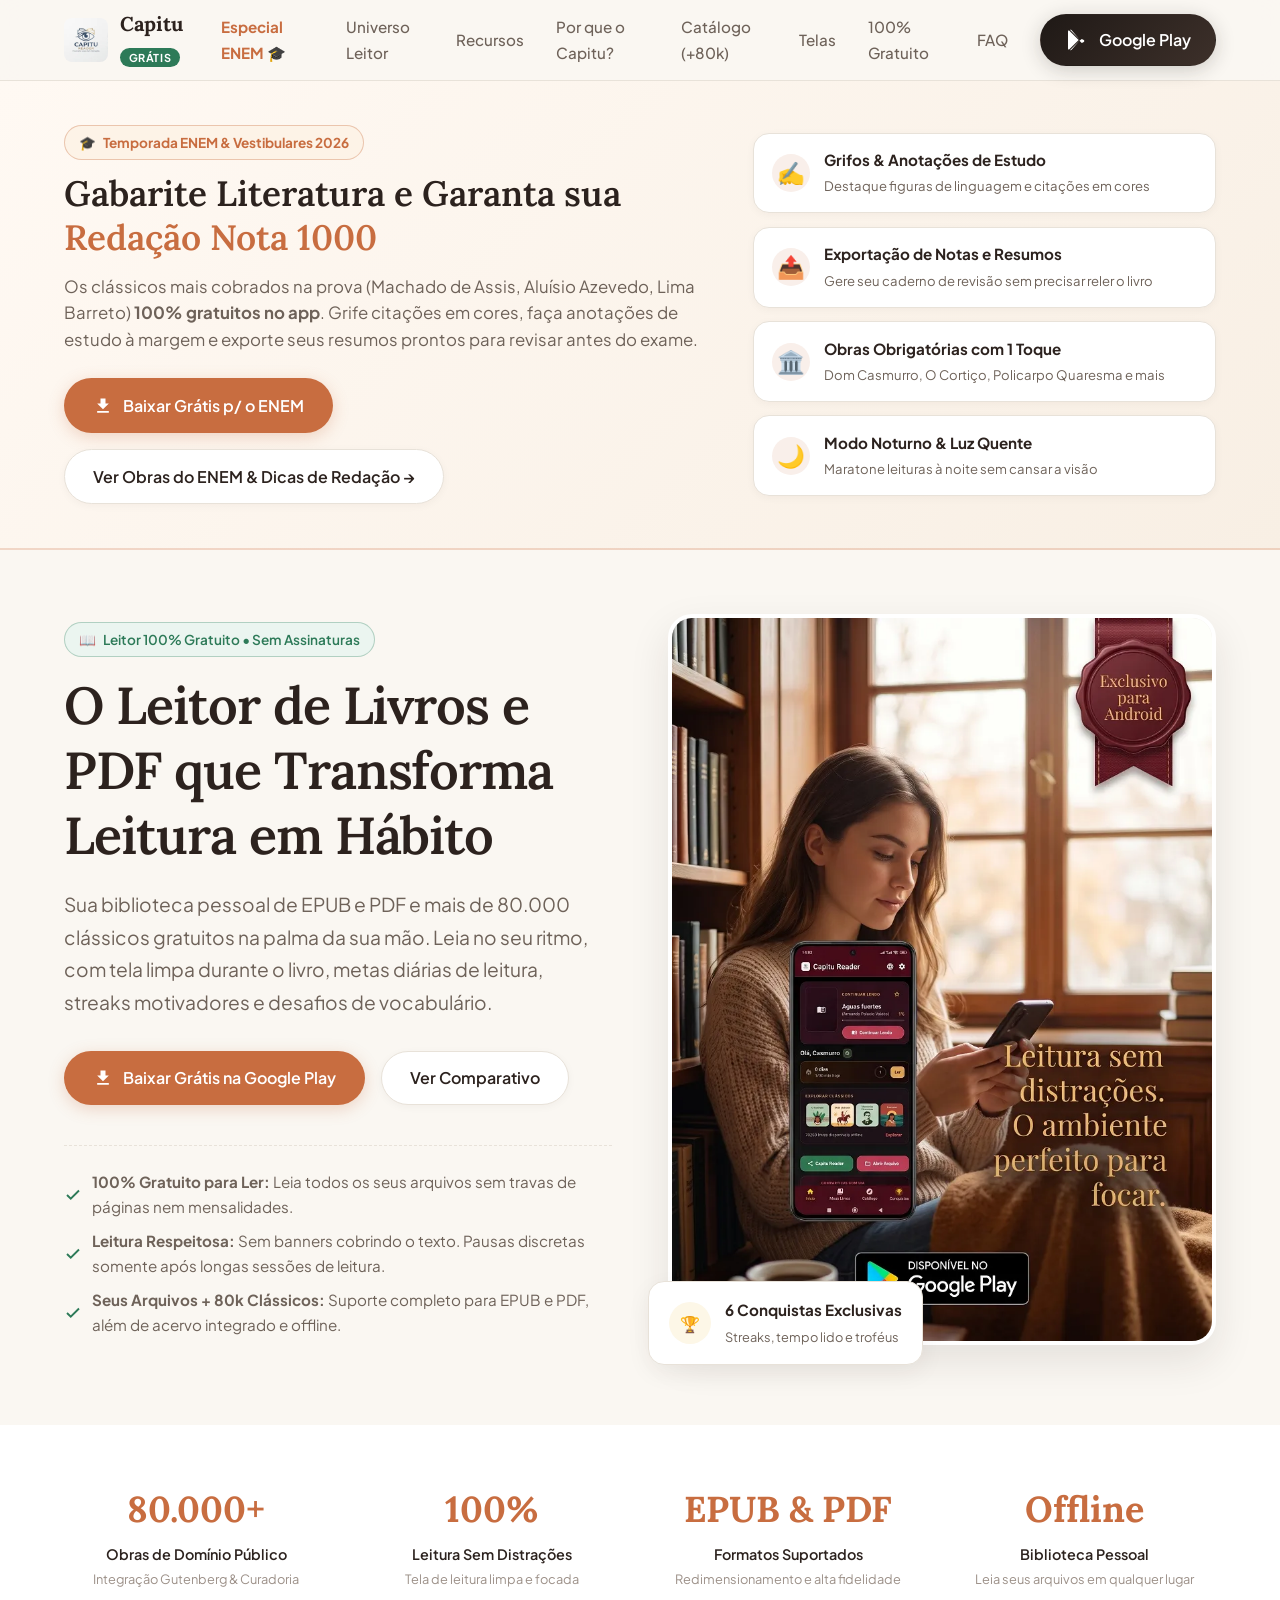
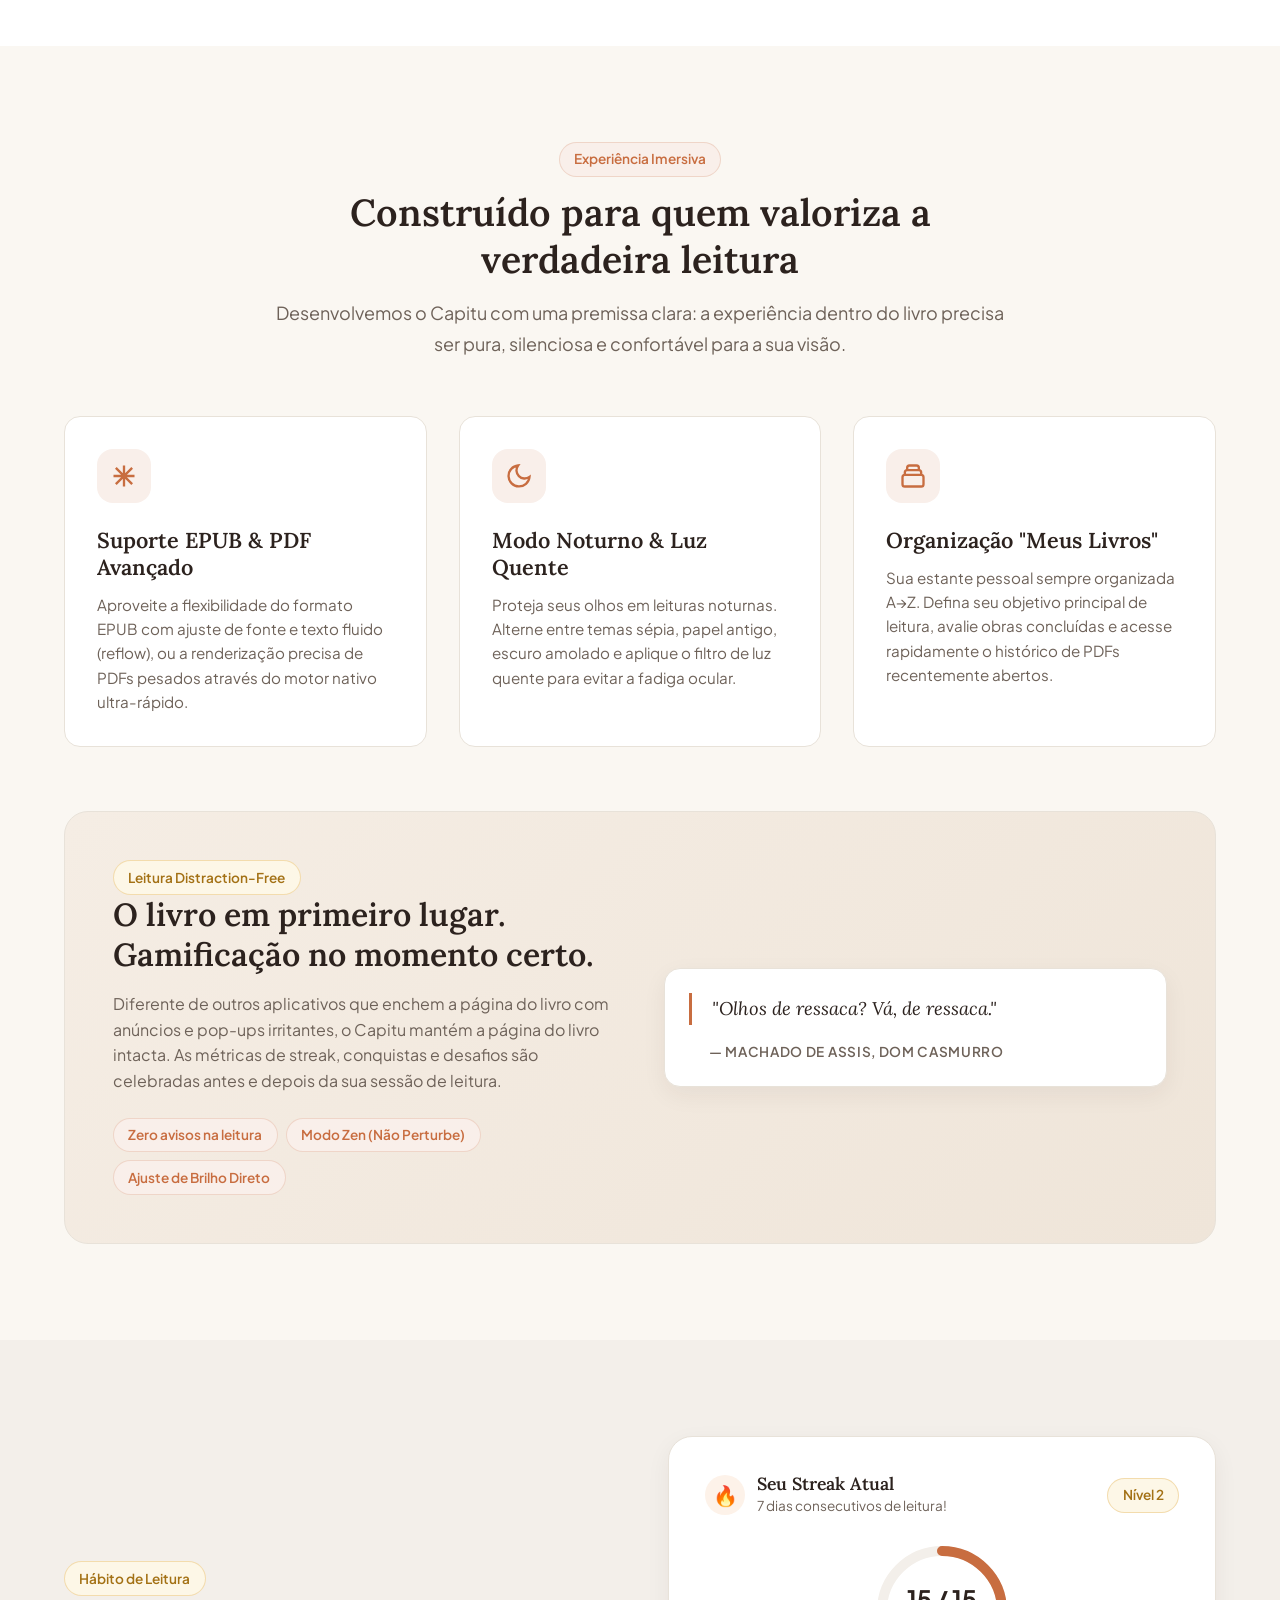
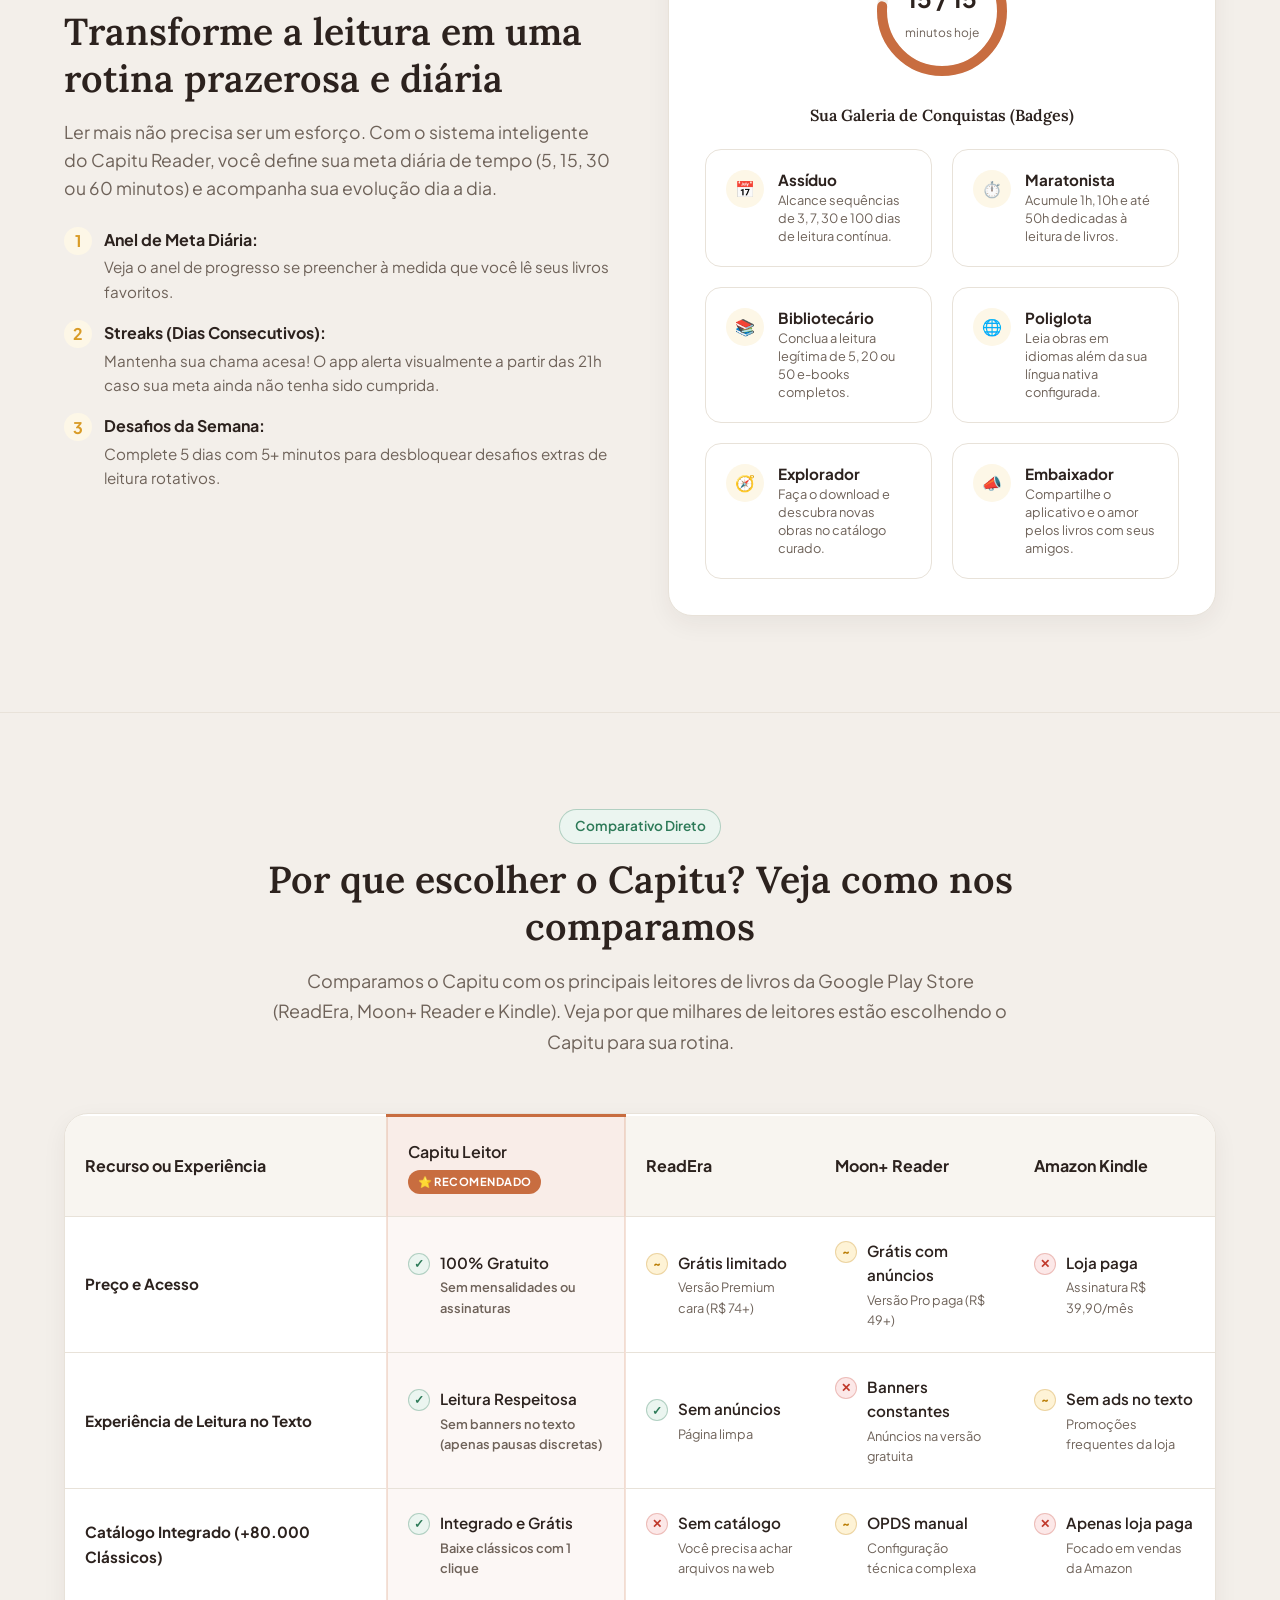
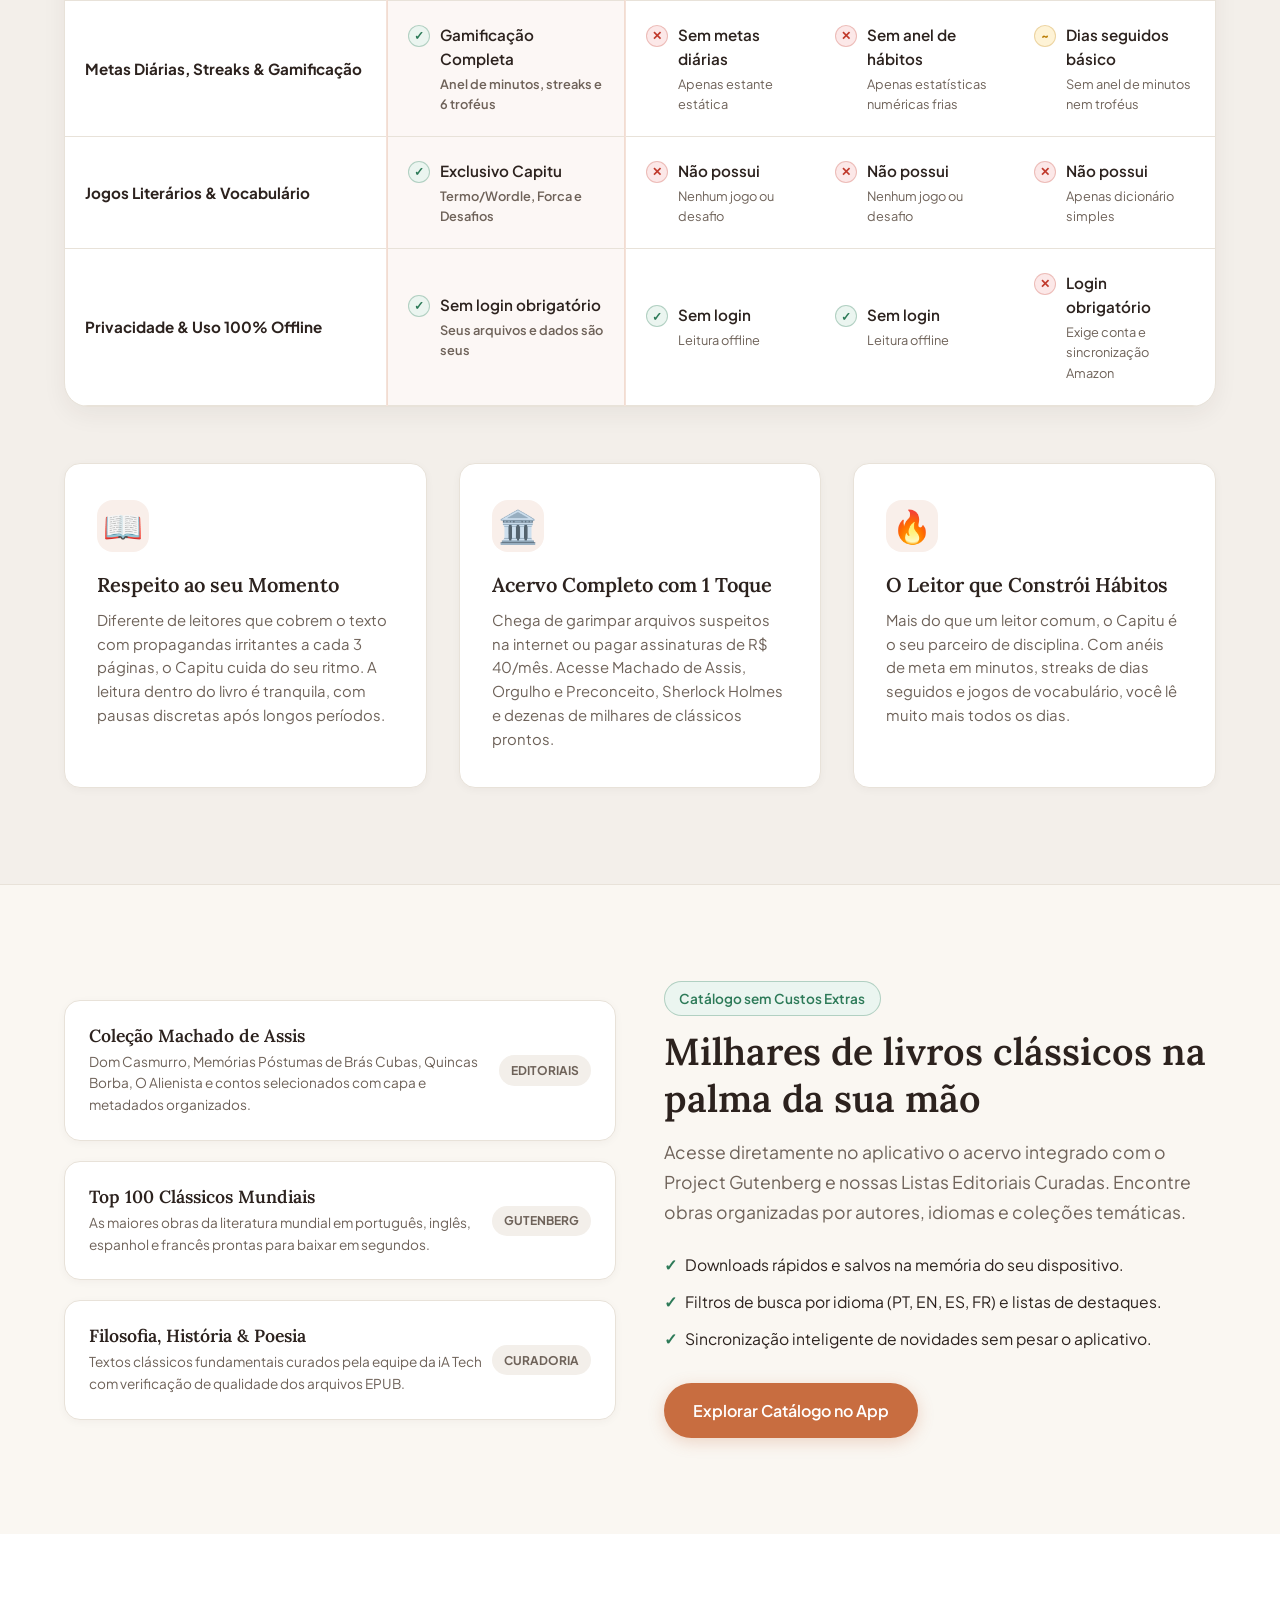
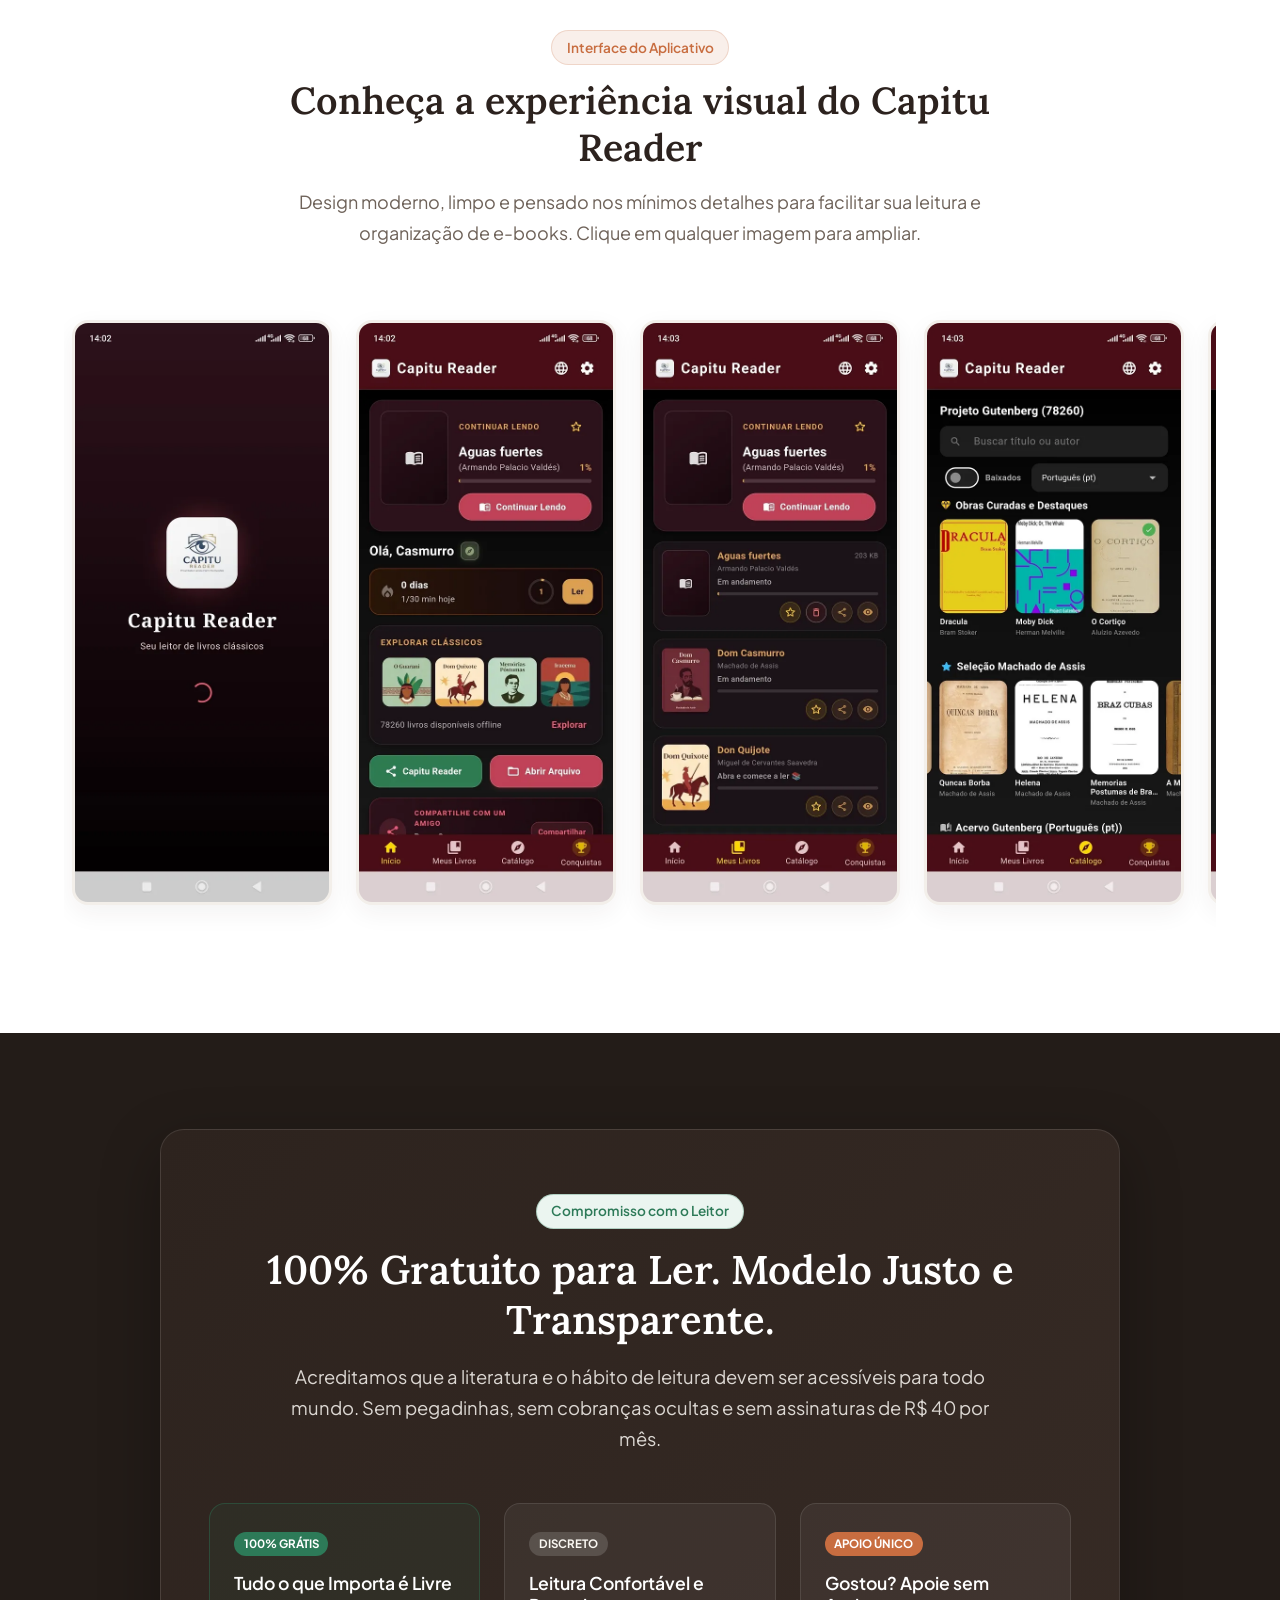
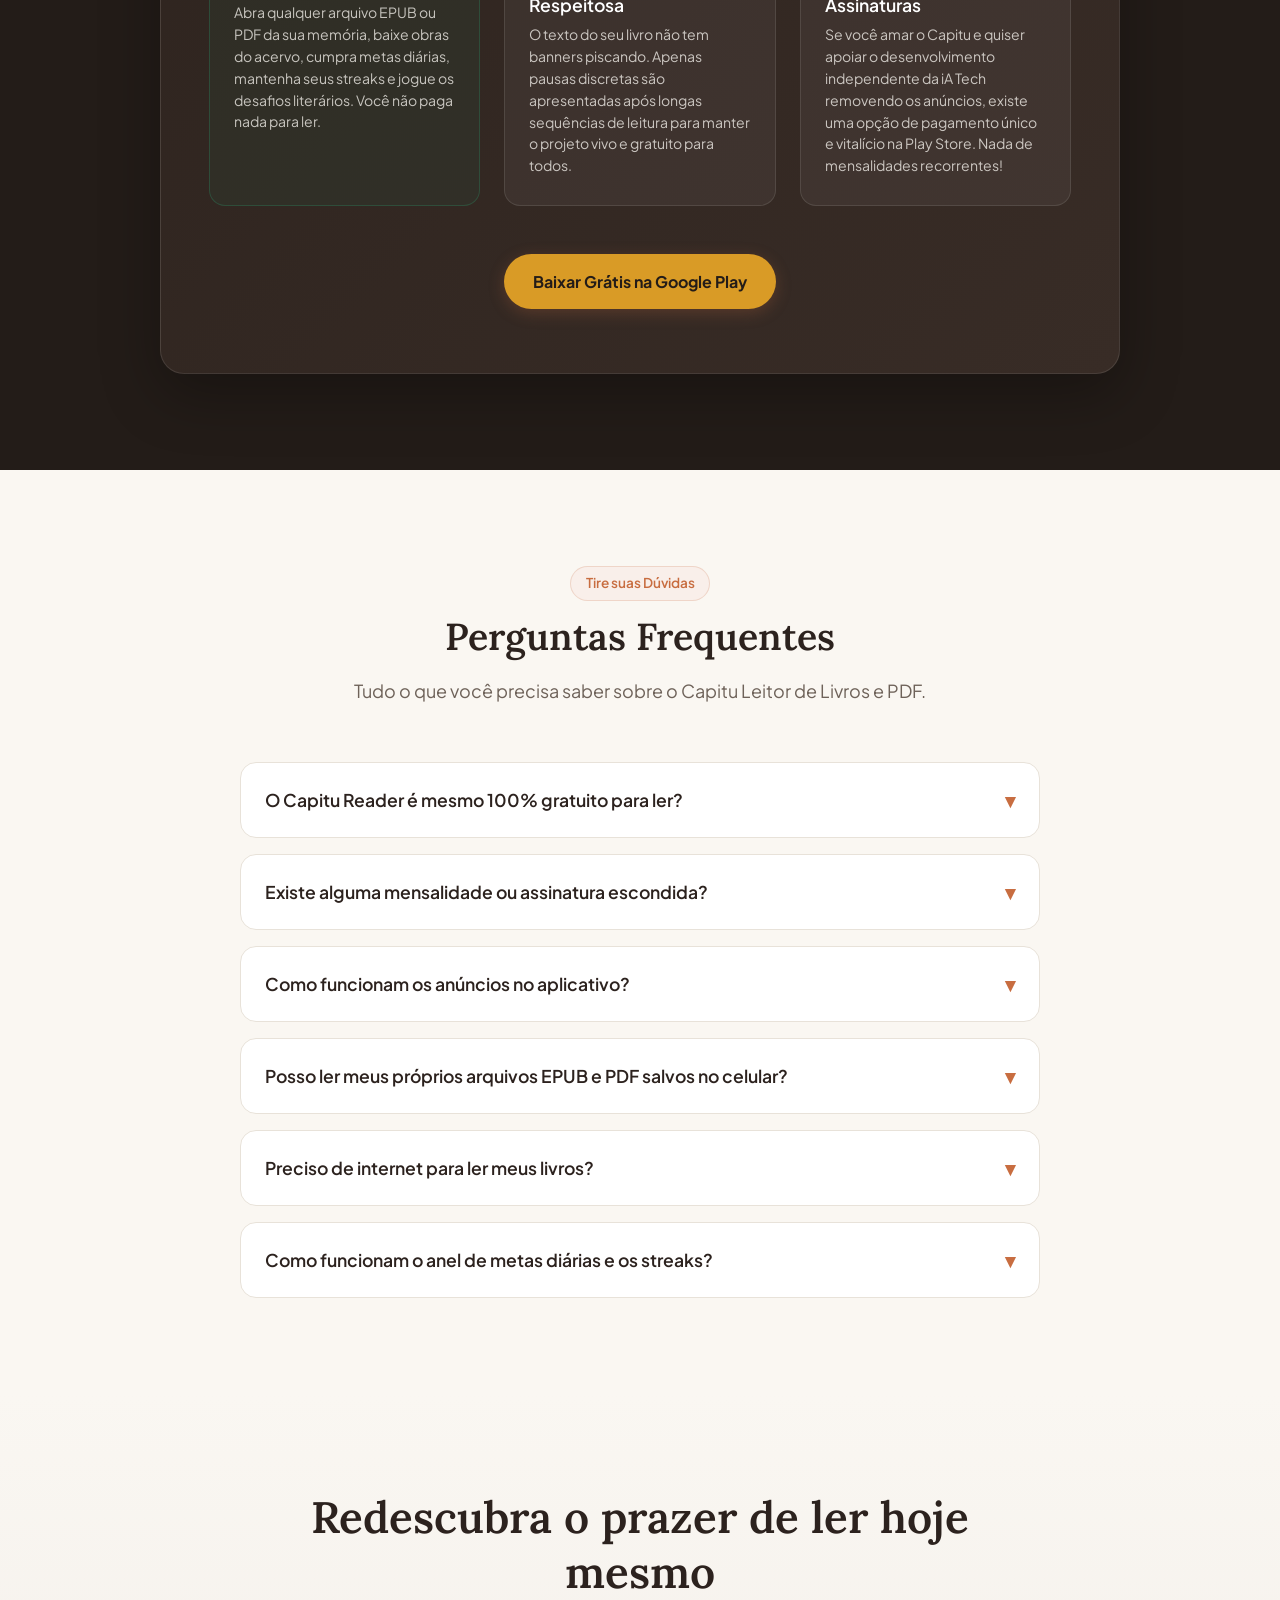
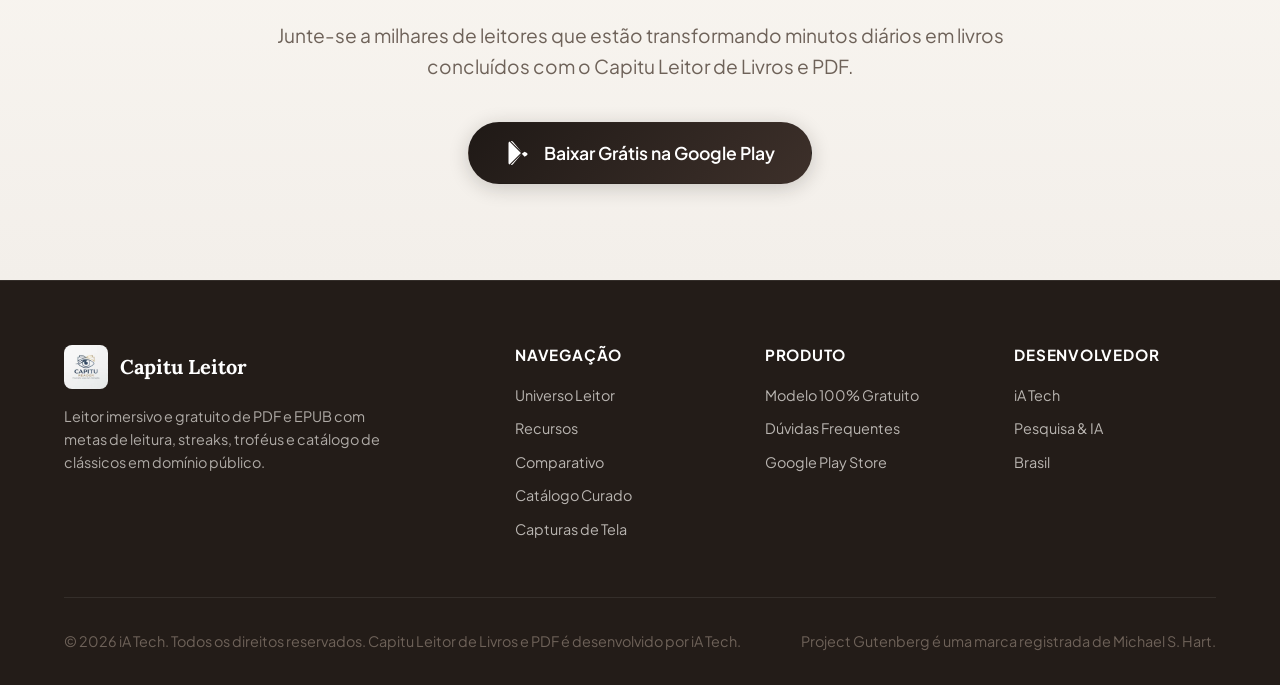
==== commit e7ec16f8: "melhorias-campanha-enem" ====
--- a/index.html
+++ b/index.html
@@ -102,6 +102,7 @@
 
       <nav>
         <ul class="nav-menu" id="nav-menu">
+          <li><a href="enem.html" class="nav-link" style="color: var(--color-primary); font-weight: 700;">Especial ENEM 🎓</a></li>
           <li><a href="universo-leitor.html" class="nav-link">Universo Leitor</a></li>
           <li><a href="#recursos" class="nav-link">Recursos</a></li>
           <li><a href="#comparativo" class="nav-link">Por que o Capitu?</a></li>
@@ -123,6 +124,70 @@
       </nav>
     </div>
   </header>
+
+  <!-- ========================================================================== -->
+  <!-- INÍCIO: SEÇÃO ESPECIAL ENEM (TEMPORÁRIA - ATIVADA EM ÉPOCA DE VESTIBULAR)  -->
+  <!-- Para desativar fora de época, basta comentar este bloco de section         -->
+  <!-- ========================================================================== -->
+  <section class="enem-home-banner" id="enem-destaque">
+    <div class="container enem-banner-grid">
+      <div class="enem-banner-content">
+        <div class="badge badge-enem">
+          <span>🎓</span> Temporada ENEM & Vestibulares 2026
+        </div>
+        <h2>Gabarite Literatura e Garanta sua <span>Redação Nota 1000</span></h2>
+        <p>
+          Os clássicos mais cobrados na prova (Machado de Assis, Aluísio Azevedo, Lima Barreto) <strong>100% gratuitos no app</strong>. Grife citações em cores, faça anotações de estudo à margem e exporte seus resumos prontos para revisar antes do exame.
+        </p>
+        <div class="enem-banner-actions">
+          <a href="https://play.google.com/store/apps/details?id=br.com.iatech.capitureader&pcampaignid=web_share"
+            target="_blank" rel="noopener noreferrer" class="btn btn-primary" data-location="enem_home_banner">
+            <svg width="20" height="20" viewBox="0 0 24 24" fill="currentColor">
+              <path d="M5 20h14v-2H5v2zM19 9h-4V3H9v6H5l7 7 7-7z" />
+            </svg>
+            Baixar Grátis p/ o ENEM
+          </a>
+          <a href="enem.html" class="btn btn-secondary">
+            Ver Obras do ENEM & Dicas de Redação →
+          </a>
+        </div>
+      </div>
+
+      <div class="enem-banner-pills">
+        <div class="enem-pill-item">
+          <div class="enem-pill-icon">✍️</div>
+          <div class="enem-pill-text">
+            <strong>Grifos & Anotações de Estudo</strong>
+            <span>Destaque figuras de linguagem e citações em cores</span>
+          </div>
+        </div>
+        <div class="enem-pill-item">
+          <div class="enem-pill-icon">📤</div>
+          <div class="enem-pill-text">
+            <strong>Exportação de Notas e Resumos</strong>
+            <span>Gere seu caderno de revisão sem precisar reler o livro</span>
+          </div>
+        </div>
+        <div class="enem-pill-item">
+          <div class="enem-pill-icon">🏛️</div>
+          <div class="enem-pill-text">
+            <strong>Obras Obrigatórias com 1 Toque</strong>
+            <span>Dom Casmurro, O Cortiço, Policarpo Quaresma e mais</span>
+          </div>
+        </div>
+        <div class="enem-pill-item">
+          <div class="enem-pill-icon">🌙</div>
+          <div class="enem-pill-text">
+            <strong>Modo Noturno & Luz Quente</strong>
+            <span>Maratone leituras à noite sem cansar a visão</span>
+          </div>
+        </div>
+      </div>
+    </div>
+  </section>
+  <!-- ========================================================================== -->
+  <!-- FIM: SEÇÃO ESPECIAL ENEM (TEMPORÁRIA)                                      -->
+  <!-- ========================================================================== -->
 
   <!-- Hero Section -->
   <section class="hero">
--- a/css/styles.css
+++ b/css/styles.css
@@ -1885,6 +1885,334 @@
   margin: 0;
 }
 
-
-
-
+/* --------------------------------------------------------------------------
+   17. Especial ENEM 2026 — Componentes & Landing Page
+   -------------------------------------------------------------------------- */
+.badge-enem {
+  background-color: #FDF3E7;
+  color: var(--color-primary);
+  border: 1px solid rgba(200, 109, 64, 0.35);
+  font-weight: 700;
+}
+
+/* Banner de Topo Temporário na Home */
+.enem-home-banner {
+  background: linear-gradient(135deg, #FFF9F3 0%, #F8EFE4 100%);
+  border-bottom: 2px solid rgba(200, 109, 64, 0.25);
+  padding: 2.75rem 0;
+  position: relative;
+}
+
+.enem-banner-grid {
+  display: grid;
+  grid-template-columns: 1.4fr 1fr;
+  gap: 2.5rem;
+  align-items: center;
+}
+
+.enem-banner-content h2 {
+  font-size: 2.2rem;
+  margin-top: 0.75rem;
+  margin-bottom: 0.85rem;
+  line-height: 1.25;
+}
+
+.enem-banner-content h2 span {
+  color: var(--color-primary);
+}
+
+.enem-banner-content p {
+  font-size: 1.05rem;
+  line-height: 1.6;
+  margin-bottom: 1.5rem;
+}
+
+.enem-banner-actions {
+  display: flex;
+  gap: 1rem;
+  flex-wrap: wrap;
+}
+
+.enem-banner-pills {
+  display: flex;
+  flex-direction: column;
+  gap: 0.85rem;
+}
+
+.enem-pill-item {
+  background-color: var(--bg-surface);
+  border: 1px solid var(--color-border);
+  border-radius: var(--radius-md);
+  padding: 0.9rem 1.15rem;
+  display: flex;
+  align-items: center;
+  gap: 0.85rem;
+  box-shadow: var(--shadow-sm);
+  transition: all var(--transition-fast);
+}
+
+.enem-pill-item:hover {
+  transform: translateX(4px);
+  border-color: var(--color-primary);
+}
+
+.enem-pill-icon {
+  font-size: 1.4rem;
+  width: 38px;
+  height: 38px;
+  border-radius: 50%;
+  background-color: var(--color-primary-light);
+  display: flex;
+  align-items: center;
+  justify-content: center;
+  flex-shrink: 0;
+}
+
+.enem-pill-text strong {
+  display: block;
+  font-size: 0.95rem;
+  color: var(--text-primary);
+}
+
+.enem-pill-text span {
+  font-size: 0.82rem;
+  color: var(--text-secondary);
+}
+
+/* Landing Page ENEM Dedicada (enem.html) */
+.enem-hero-section {
+  padding: 4rem 0 3.5rem 0;
+  background: linear-gradient(180deg, #FBF6EE 0%, var(--bg-main) 100%);
+  text-align: center;
+  border-bottom: 1px solid var(--color-border);
+}
+
+.enem-hero-content {
+  max-width: 820px;
+  margin: 0 auto;
+}
+
+.enem-hero-content h1 {
+  font-size: 3rem;
+  margin-top: 1rem;
+  margin-bottom: 1.25rem;
+  line-height: 1.2;
+}
+
+.enem-hero-content h1 span {
+  color: var(--color-primary);
+}
+
+.enem-hero-content p {
+  font-size: 1.2rem;
+  line-height: 1.7;
+  margin-bottom: 2rem;
+  color: var(--text-secondary);
+}
+
+/* Grid de Ferramentas de Estudo */
+.enem-tools-grid {
+  display: grid;
+  grid-template-columns: repeat(4, 1fr);
+  gap: 1.5rem;
+  margin-top: 2.5rem;
+}
+
+.enem-tool-card {
+  background-color: var(--bg-surface);
+  border: 1px solid var(--color-border);
+  border-radius: var(--radius-md);
+  padding: 1.75rem 1.35rem;
+  box-shadow: var(--shadow-sm);
+  transition: all var(--transition-normal);
+  display: flex;
+  flex-direction: column;
+  text-align: left;
+}
+
+.enem-tool-card:hover {
+  transform: translateY(-4px);
+  box-shadow: var(--shadow-md);
+  border-color: var(--color-primary);
+}
+
+.enem-tool-icon {
+  font-size: 2rem;
+  margin-bottom: 1rem;
+  width: 48px;
+  height: 48px;
+  border-radius: var(--radius-md);
+  background-color: var(--color-primary-light);
+  display: flex;
+  align-items: center;
+  justify-content: center;
+}
+
+.enem-tool-card h3 {
+  font-size: 1.15rem;
+  margin-bottom: 0.5rem;
+}
+
+.enem-tool-card p {
+  font-size: 0.88rem;
+  line-height: 1.5;
+}
+
+/* Grid de Obras do ENEM */
+.enem-books-grid {
+  display: grid;
+  grid-template-columns: repeat(3, 1fr);
+  gap: 2rem;
+  margin-top: 2.5rem;
+}
+
+.enem-book-card {
+  background-color: var(--bg-surface);
+  border: 1px solid var(--color-border);
+  border-radius: var(--radius-md);
+  padding: 1.75rem;
+  box-shadow: var(--shadow-sm);
+  transition: all var(--transition-normal);
+  display: flex;
+  flex-direction: column;
+}
+
+.enem-book-card:hover {
+  transform: translateY(-4px);
+  box-shadow: var(--shadow-md);
+  border-color: var(--color-primary);
+}
+
+.enem-book-header {
+  display: flex;
+  justify-content: space-between;
+  align-items: flex-start;
+  gap: 0.5rem;
+  margin-bottom: 0.75rem;
+}
+
+.enem-book-tag {
+  font-size: 0.72rem;
+  font-weight: 700;
+  text-transform: uppercase;
+  background-color: var(--color-primary-light);
+  color: var(--color-primary);
+  padding: 0.25rem 0.6rem;
+  border-radius: var(--radius-pill);
+}
+
+.enem-book-card h3 {
+  font-size: 1.3rem;
+  margin-bottom: 0.25rem;
+}
+
+.enem-book-author {
+  font-size: 0.9rem;
+  color: var(--text-secondary);
+  font-weight: 600;
+  margin-bottom: 0.85rem;
+}
+
+.enem-book-why {
+  background-color: var(--bg-surface-alt);
+  border-left: 3px solid var(--color-gold);
+  padding: 0.75rem 1rem;
+  border-radius: 4px;
+  font-size: 0.88rem;
+  line-height: 1.5;
+  margin-bottom: 1.25rem;
+}
+
+.enem-book-why strong {
+  display: block;
+  font-size: 0.82rem;
+  text-transform: uppercase;
+  color: #A37115;
+  margin-bottom: 0.2rem;
+}
+
+.enem-book-action {
+  margin-top: auto;
+}
+
+/* Repertório Sociocultural Cards */
+.repertorio-grid {
+  display: grid;
+  grid-template-columns: repeat(2, 1fr);
+  gap: 2rem;
+  margin-top: 2.5rem;
+}
+
+.repertorio-card {
+  background-color: var(--bg-surface);
+  border: 1px solid var(--color-border);
+  border-radius: var(--radius-md);
+  padding: 2rem;
+  box-shadow: var(--shadow-sm);
+  display: flex;
+  flex-direction: column;
+  gap: 0.75rem;
+}
+
+.repertorio-theme {
+  font-size: 0.8rem;
+  font-weight: 700;
+  text-transform: uppercase;
+  color: var(--color-primary);
+  letter-spacing: 0.04em;
+}
+
+.repertorio-quote {
+  font-family: var(--font-serif);
+  font-size: 1.08rem;
+  font-style: italic;
+  line-height: 1.6;
+  border-left: 3px solid var(--color-primary);
+  padding-left: 1rem;
+  color: var(--text-primary);
+}
+
+.repertorio-how {
+  font-size: 0.92rem;
+  line-height: 1.6;
+  color: var(--text-secondary);
+}
+
+@media (max-width: 992px) {
+  .enem-banner-grid {
+    grid-template-columns: 1fr;
+    gap: 2rem;
+  }
+
+  .enem-tools-grid {
+    grid-template-columns: repeat(2, 1fr);
+  }
+
+  .enem-books-grid {
+    grid-template-columns: repeat(2, 1fr);
+  }
+
+  .repertorio-grid {
+    grid-template-columns: 1fr;
+  }
+
+  .enem-hero-content h1 {
+    font-size: 2.4rem;
+  }
+}
+
+@media (max-width: 768px) {
+  .enem-tools-grid,
+  .enem-books-grid {
+    grid-template-columns: 1fr;
+  }
+
+  .enem-banner-content h2 {
+    font-size: 1.75rem;
+  }
+}
+
+
+
+
+
